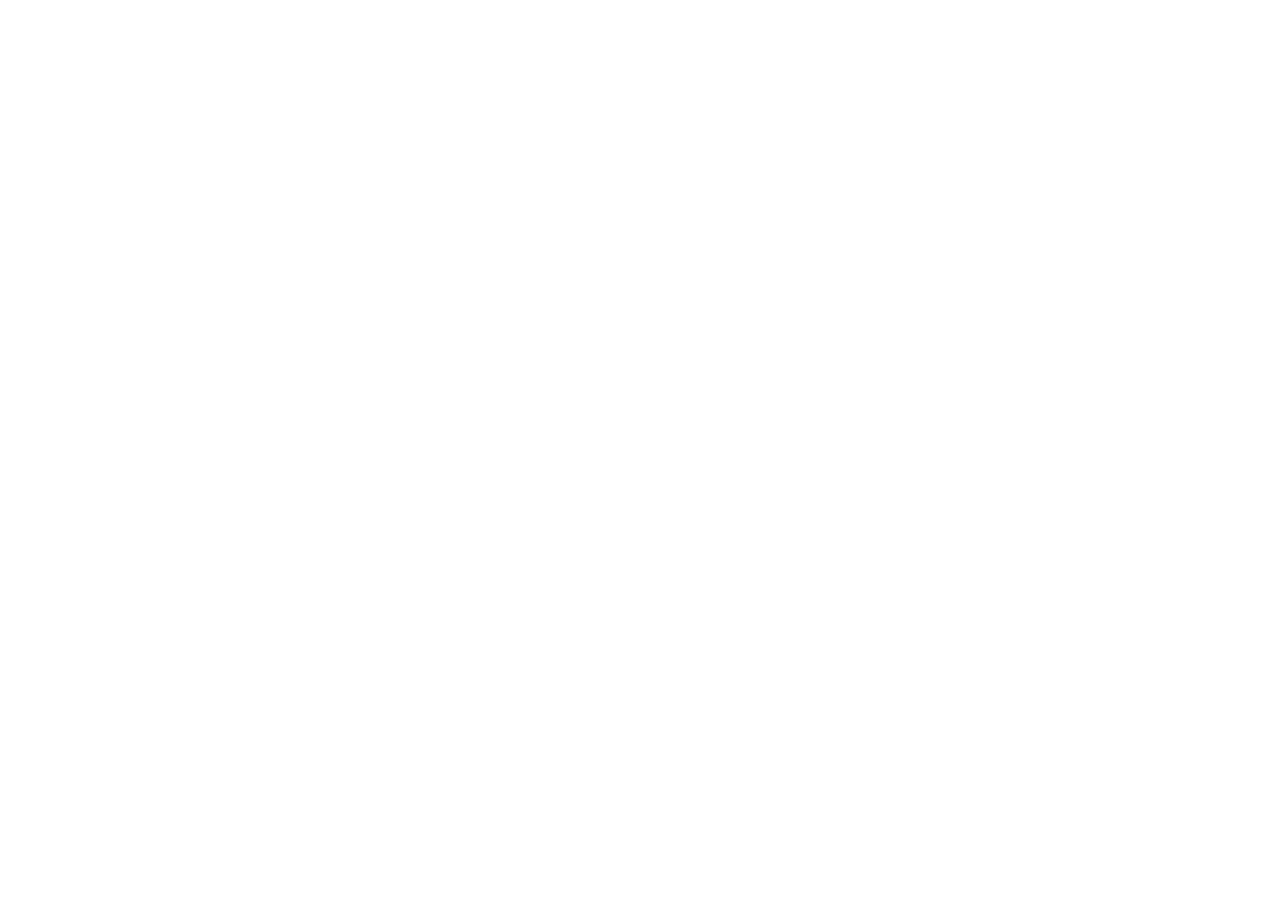
==== index.html @ 8b18ecd3 "Add jquery & woo.js" ====
<!doctype html>
<html lang="ru">
    <head>
        <meta charset="utf-8">
        <meta http-equiv="X-UA-Compatible" content="IE=edge">
        <meta name="description" content="Оформление всех видов виз">
        <meta name="keywords" content="Визы, оформить визы">
        <meta name="viewport" content="width=device-width, initial-scale=1">
        <meta name="author" content="H20">
        <title>Визовая Поддержка</title>

        <!-- icon -->
        <link rel="shortcut icon" href="img/icon.png" type="image/png">

        <!-- css -->
        <link href="css/bootsrap.min.css" rel="stylesheet">
        <link href="css/style.css" rel="stylesheet">
        <!-- woo.js/animate.css -->
        <link href="css/animate.css" rel="stylesheet">

        <!-- HTML5 shim and Respond.js for IE8 support of HTML5 elements and media queries -->
        <!-- WARNING: Respond.js doesn't work if you view the page via file:// -->
        <!--[if lt IE 9]>
            <script src="https://oss.maxcdn.com/html5shiv/3.7.3/html5shiv.min.js"></script>
            <script src="https://oss.maxcdn.com/respond/1.4.2/respond.min.js"></script>
        <![endif]-->

    </head>
    <body>

    <!-- js -->
    <script src="js/jquery-3.1.1.js"></script>
    <script src="js/bootstrap.min.js"></script>
    <script src="js/woo.min.js"></script>
    </body>
</html>
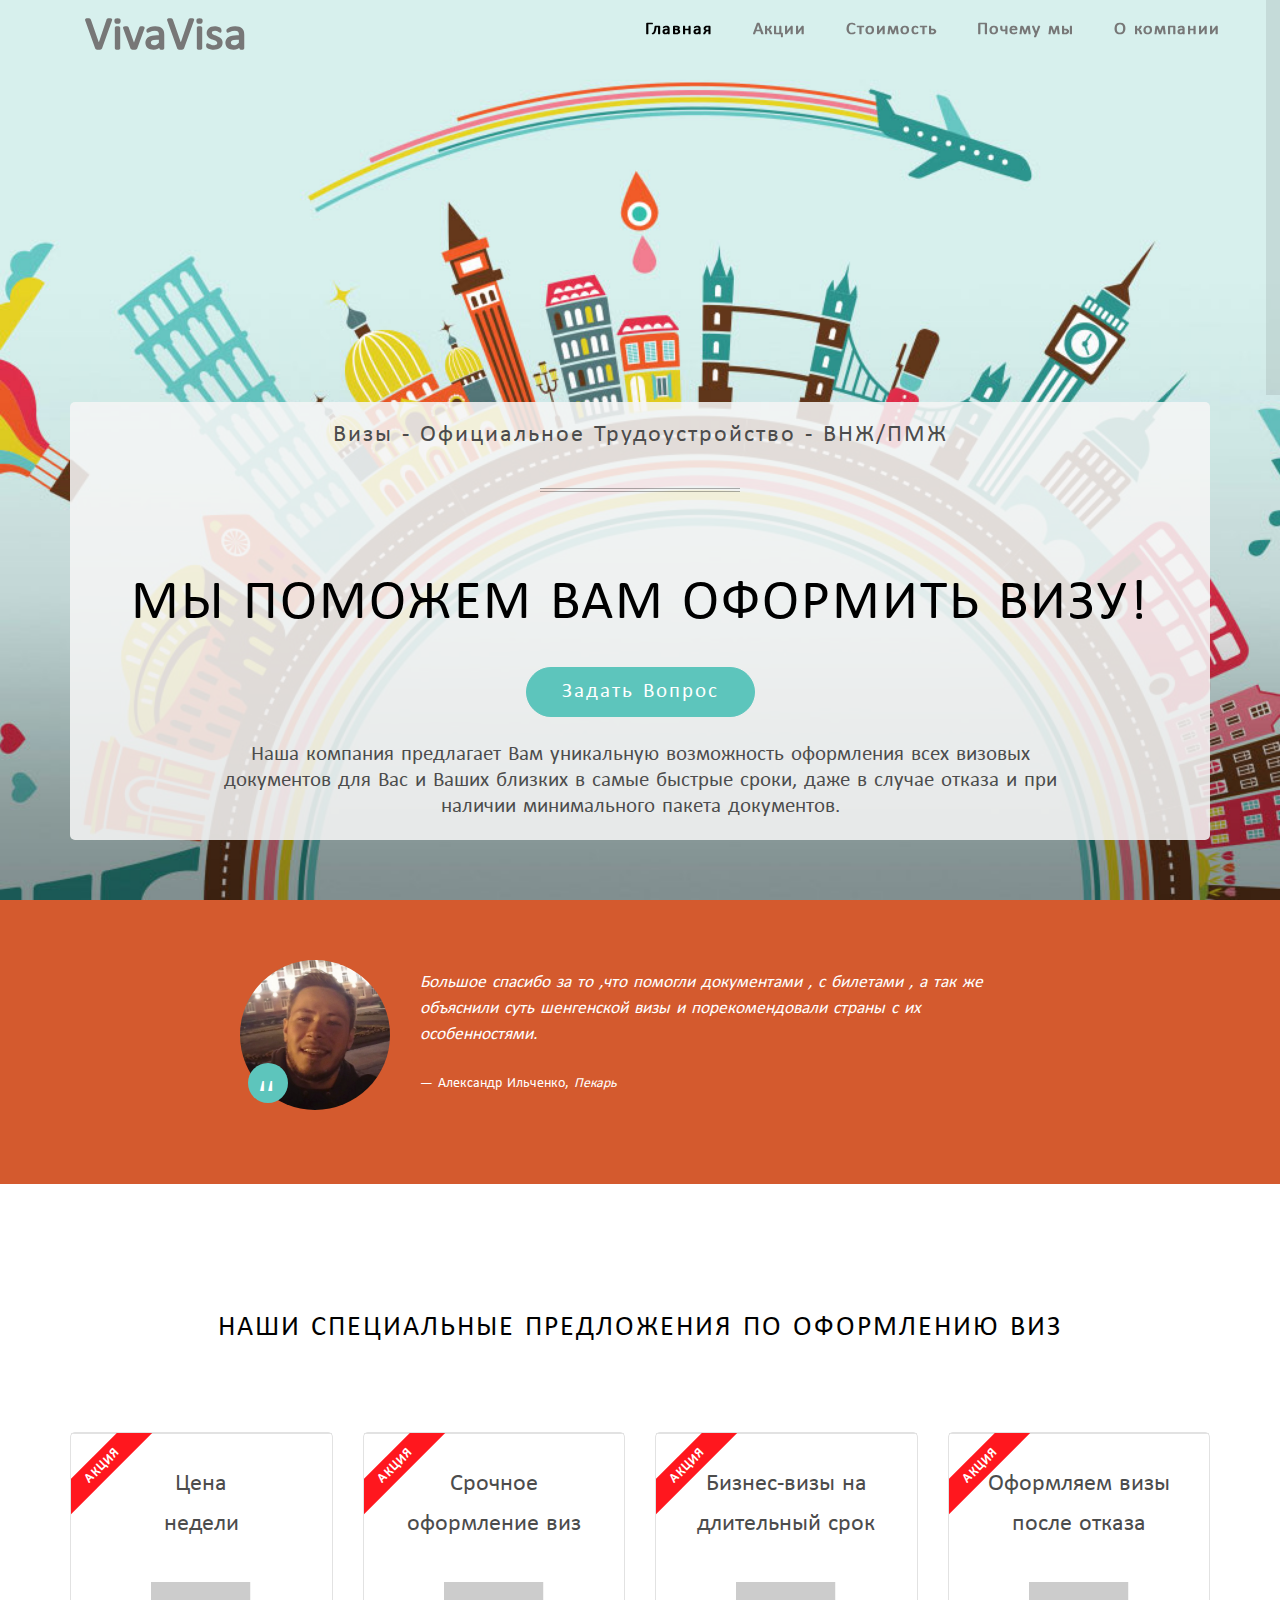
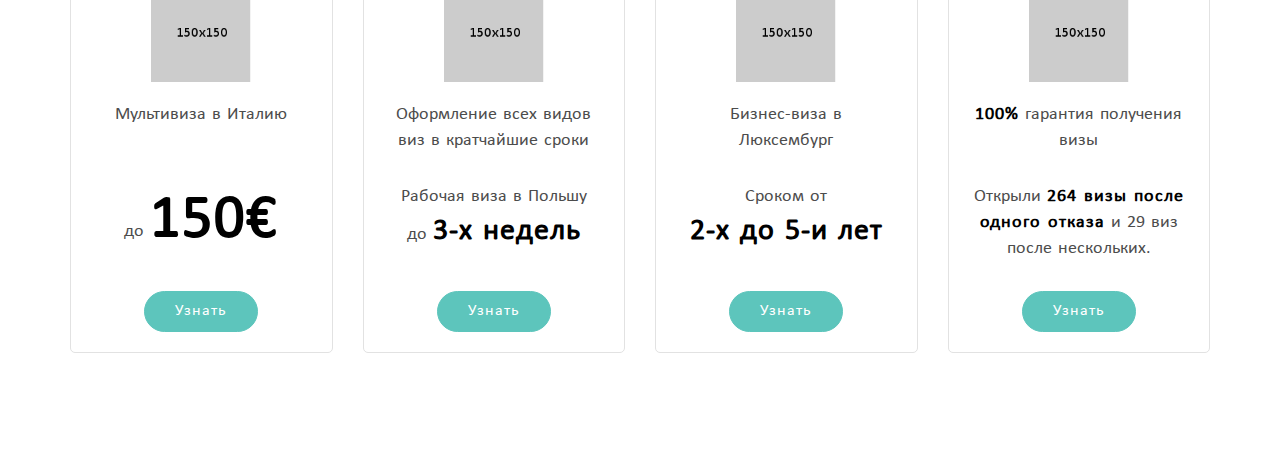
==== commit 347f5078: "Add The Special offers section" ====
--- a/index.html
+++ b/index.html
@@ -10,10 +10,15 @@
         <title>Визовая Поддержка</title>
 
         <!-- icon -->
-        <link rel="shortcut icon" href="img/icon.png" type="image/png">
+        <link rel="shortcut icon" href="img/favicon.png" type="image/png">
+
+        <!-- fonts -->
+        <link href="https://fonts.googleapis.com/css?family=Tenor+Sans" rel="stylesheet">
 
         <!-- css -->
-        <link href="css/bootsrap.min.css" rel="stylesheet">
+        <link href="css/bootstrap.min.css" rel="stylesheet">
+        <link href="css/font-awesome.min.css" rel="stylesheet">
+
         <link href="css/style.css" rel="stylesheet">
         <!-- woo.js/animate.css -->
         <link href="css/animate.css" rel="stylesheet">
@@ -27,10 +32,203 @@
 
     </head>
     <body>
+    <!-- Google analytics -->
+
+    <!-- Google analytics -->
+    <!-- Yandex.Metrika -->
+
+    <!-- Yandex.Metrika -->
+    
+    <!-- header-begin -->
+    <header class="st-navbar">
+        <nav class="navbar navbar-default navbar-fixed-top clearfix" role="navigation">
+            <div class="container">
+                <div class="container">
+                    <!-- Brand and toggle get grouped for better mobile display -->
+                    <div class="navbar-header">
+                        <button type="button" class="navbar-toggle collapsed" data-toggle="collapse" data-target="#bs-example-navbar-collapse-1" aria-expanded="false">
+                            <span class="sr-only">Toggle navigation</span>
+                            <span class="icon-bar"></span>
+                            <span class="icon-bar"></span>
+                            <span class="icon-bar"></span>
+                        </button>
+                        <a class="navbar-brand" hfer="#">VivaVisa</a>
+                    </div>
+
+                    <!-- Collect the nav links, forms, and other content for toggling -->
+                    <div class="collapse navbar-collapse" id="bs-example-navbar-collapse-1">
+                        <ul class="nav navbar-nav navbar-right">
+                            <li class="active"><a href="#">Главная</a></li>
+                            <li><a href="#">Акции</a></li>
+                            <li><a href="#">Стоимость</a></li>
+                            <li><a href="#">Почему мы</a></li>
+                            <li><a href="#">О компании</a></li>
+                        </ul>
+                        <!--
+                        <div class="navbar-right phones">
+                            <p class="navbar-text">(555) 555-55-55</p>
+                        </div>
+                        -->
+                        <!--
+                        <ul class="nav navbar-right connect">
+                            <div class="row">
+                                <div class="col-md-6">
+                                    <li><a href="#" data-toggle="modal" data-target="#question">Задать вопрос</a></li>
+                                    <li><a href="#" data-toggle="modal" data-target="#callback">Позвоните мне</a></li>
+                                </div>
+                                <div class="col-md-6">
+                                    <p class="navbar-text">(555) 555-55-55</p>
+                                </div>
+                            </div>
+                        </ul>
+                        -->
+                    </div>
+                </div>
+            </div>
+        </nav>
+    </header>
+    <!-- header-end -->
+
+    <!-- home-begin -->
+    <section class="home">
+        <div class="container">
+            <div class="row">
+                <div class="col-md-12">
+                    <div class="st-home-unit">
+                    
+                        <div class="hero-txt">
+                            <p class="hero-work">Визы - Официальное Трудоустройство - ВНЖ/ПМЖ</p>
+                                <h2 class="hero-title">Мы поможем Вам оформить визу!</h2>
+                                <a href="#" class="btn btn-main btn-lg" data-toggle="modal" data-target="#question">Задать Вопрос</a>
+                                <p class="hero-item">Наша компания предлагает Вам уникальную возможность оформления всех визовых документов для Вас и Ваших близких в самые быстрые сроки, даже в случае отказа и при наличии минимального пакета документов.</p>
+                        </div>
+                   
+                    </div>
+                </div>
+            </div>
+        </div>
+<!--        <div class="mouse-icon"><div class="wheel"></div></div> -->
+    </section>
+    <!-- home-end -->
+
+    <!-- testimonial-begin -->
+    <section class="testimonials orange">
+        <div class="container">
+            <div class="row">
+                <div class="col-md-12">
+                    <div class="testimonial">
+                        <div class="testimonial-img">
+                            <img src="photo/client1.jpg" alt="">
+                        </div>
+                        <blockquote>
+                            <p>Большое спасибо за то ,что помогли документами , с билетами , а так же объяснили суть шенгенской визы и порекомендовали страны c их особенностями.</p>
+                            <footer>Александр Ильченко, <cite title="Source Title">Пекарь</cite></footer>
+                        </blockquote>
+                    </div>
+                </div>
+            </div>
+        </div>
+    </section>
+    <!-- testimonial-end -->
+    
+    <!-- pricing-begin -->
+    <section class="pricing" id="pricing">
+        <div class="container">
+            <div class="row">
+                <div class="col-md-12">
+                    <div class="section-title st-center">
+                        <h3>Наши специальные предложения по оформлению виз</h3>
+                    </div>
+                </div>
+            </div>
+            <div class="row">
+                <div class="col-md-3">
+                    <div class="pricing-table featured">
+                        <div class="pricing-header">
+                            <div class="pt-name">Цена<br>недели</div>
+                            <div class="featured-text">Акция</div>
+                        </div>
+                        <div class="pricing-body">
+                            <ul>
+                                <li><img class="img-center" src="img/stock.png" alt=""></li>
+                                <li>Мультивиза в Италию</li>
+                                <li>до <span class="big-price">150&#8364;</span></li>
+                            </ul>
+                        </div>
+                        <div class="pricing-footer">
+                            <a href="#" class="btn btn-main">Узнать</a>
+                        </div>
+                    </div>
+                </div>
+                <div class="col-md-3">
+                    <div class="pricing-table featured">
+                        <div class="pricing-header">
+                            <div class="pt-name">Срочное оформление виз</div>
+                            <div class="featured-text">Акция</div>
+                        </div>
+                        <div class="pricing-body">
+                            <ul>
+                                <li><img class="img-center" src="img/stock.png" alt=""></li>
+                                <li>Оформление всех видов виз в кратчайшие сроки</li>
+                                <li>Рабочая виза в Польшу до <span class="big-attention">3-х недель</span>
+                            </ul>
+                        </div>
+                        <div class="pricing-footer">
+                            <a href="#" class="btn btn-main">Узнать</a>
+                        </div>
+                    </div>
+                </div>
+                <div class="col-md-3">
+                    <div class="pricing-table featured">
+                        <div class="pricing-header">
+                            <div class="pt-name">Бизнес-визы на длительный срок</div>
+                            <div class="featured-text">Акция</div>
+                        </div>
+                        <div class="pricing-body">
+                            <ul>
+                                <li><img class="img-center" src="img/stock.png" alt=""></li>
+                                <li>Бизнес-виза в Люксембург</li>
+                                <li>Сроком от<br><span class="big-attention">2-х до 5-и лет</span></li>
+                            </ul>
+                        </div>
+                        <div class="pricing-footer">
+                            <a href="#" class="btn btn-main">Узнать</a>
+                        </div>
+                    </div>
+                </div>
+                <div class="col-md-3">
+                    <div class="pricing-table featured">
+                        <div class="pricing-header">
+                            <div class="pt-name">Оформляем визы после отказа</div>
+                            <div class="featured-text">Акция</div>
+                        </div>
+                        <div class="pricing-body">
+                            <ul>
+                                <li><img class="img-center" src="img/stock.png" alt=""></li>
+                                <li><span class="attention">100%</span> гарантия получения визы</li>
+                                <li>Открыли <span class="attention">264 визы после одного отказа</span> и 29 виз после нескольких.</li>
+                            </ul>
+                        </div>
+                        <div class="pricing-footer">
+                            <a href="#" class="btn btn-main">Узнать</a>
+                        </div>
+                    </div>
+                </div>
+            </div>
+        </div>
+    </section>
+    <!-- pricing-end -->
 
     <!-- js -->
+    <!--
     <script src="js/jquery-3.1.1.js"></script>
+    -->
+    <script src="js/jquery.min.js"></script>
     <script src="js/bootstrap.min.js"></script>
-    <script src="js/woo.min.js"></script>
+    <script src="js/jquery.stellar.js"></script>
+
+    <script src="js/jquery.nicescroll.min.js"></script>
+    <script src="js/wow.min.js"></script>
+    <script src="js/script.js"></script>
     </body>
 </html>
--- a/css/style.css
+++ b/css/style.css
@@ -0,0 +1,592 @@
+/* font */
+@font-face
+{
+    font-family: Calibri;
+    src: url(../fonts/Calibri.ttf);
+}
+
+/* body */
+body
+{
+    font-family: Calibri, sans-serif;
+    color: #202020;
+    font-weight: 400;
+    font-size: 14px;
+    line-height: 26px;
+    word-spacing: 2px;
+    -webkit-font-smoothing: antialiased;
+    padding-right: 0px !important;
+}
+
+h1, h2, h3, h4, h5, h6
+{
+    color: #2c2c2c;
+    letter-spacing: 1px;
+    font-weight: 400;
+}
+
+p
+{
+    margin-bottom: 26px;
+}
+
+a
+{
+    color: #4ecdc4;
+    text-decoration: none !important;
+    -webkit-transition: color 0.3s;
+            transition: color 0.3s;
+}
+
+a:hover
+{
+    color: #4c4c4c;
+}
+
+.btn 
+{
+    font-size:16px;
+    letter-spacing: 1px;
+    border-radius: 40px;
+    padding: 8px 30px;
+    margin-bottom: 5px;
+    -webkit-transition: color 0.3s, background-color 0.3s, border-color 0.3s;
+            transition: color 0.3s, background-color 0.3s, border-color 0.3s;
+}
+
+.btn.btn-lg
+{
+    padding: 10px 35px;
+    letter-spacing: 2px;
+    font-size: 21px;
+}
+
+.btn-main
+{
+    color: #fff;
+    background-color: rgba(93,197,188,1);
+    border-color: rgba(93,197,188,1);
+}
+
+.btn-main:hover,
+.btn-main:focus,
+.btn-main:active
+{
+    background-color: #33b5ac;
+    border-color: #33b5ac;
+    color: #fff;
+}
+
+.section-title
+{
+    margin-bottom: 70px;
+}
+.section-title h3
+{
+    text-transform: uppercase;
+    color: #4c4c4c;
+    color: #000;
+    font-weight: 400;
+    letter-spacing: 2px;
+    font-size: 28px;
+    line-height: 48px;
+    display: inline-block;
+    *display: inline;
+    *zoom: 1;
+    clear: both;
+    position: relative;
+    padding: 0 10px;
+}
+.section-title.st-center
+{
+    text-align: center;
+}
+
+/* header */
+
+.navbar-default
+{
+    background-color: transparent;
+    border-width: 0;
+    margin-bottom: 0 !important;
+    height: 102px;
+    -webkit-transition: background-color 0.3s, height 0.3s;
+            transition: background-color 0.3s, height 0.3s;
+}
+
+/* хэдер после прокрутки  */
+.st-navbar-mini .navbar-default
+{
+/*    background-color: rgba(40, 40, 40, 0.95); */
+    background-color: rgba(60,60,60,0.95); 
+    height: 60px;
+}
+
+.st-navbar-mini .navbar-default .navbar-brand
+{
+    padding: 20px 15px;
+    font-size: 32px;
+    color: #fff;
+}
+
+.st-navbar-mini .navbar-default .navbar-nav>li>a
+{
+    color: #fff;
+}
+
+.st-navbar-mini .navbar-default .navbar-nav>li.active>a,
+.st-navbar-mini .navbar-default .navbar-nav>li.active a:hover,
+.st-navbar-mini .navbar-default .navbar-nav>li.active a:focus,
+.st-navbar-mini .navbar-default .navbar-nav>li.active a:active
+{
+    color: #fff;
+    background-color: rgba(0,0,0,0.5);
+}
+
+.st-navbar-mini .navbar-default .navbar-nav>li>a:hover,
+.st-navbar-mini .navbar-default .navbar-nav>li>a:focus
+{
+    color: #fff;
+    background-color: rgba(0,0,0,0.5);
+}
+
+.st-navbar-mini .navbar-default .navbar-brand:focus,
+.st-navbar-mini .navbar-default .navbar-brand:hover
+{
+    color: #fff;
+}
+
+/* logo */
+.navbar-brand
+{
+    font-size: 48px;
+    font-weight: 800;
+    height: auto;
+    padding: 27px 15px;
+    -webkit-transition: padding 0.3s;
+            transition: padding 0.3s;
+}
+
+.navbar-brand img
+{
+    height: 48px;
+    -webkit-transition: height 0.3s;
+            transition: height 0.3s;
+}
+
+.navbar-default .navbar-brand:focus,
+.navbar-default .navbar-brand:hover
+{
+    color: #777;
+}
+/* navigation */
+.navbar-nav>li>a
+{
+    font-size: 18px;
+    font-weight: 600;
+    letter-spacing: 1px;
+    padding: 20px 20px 20px 20px;
+    -webkit-transition: color 0.3s, background-color 0.3s, padding 0.3s;
+            transition: color 0.3s, background-color 0.3s, padding 0.3s;
+}
+
+.navbar-default .navbar-nav>li>a
+{
+    color: #777;
+}
+
+.navbar-default .navbar-nav>li.active>a,
+.navbar-default .navbar-nav>li.active a:hover,
+.navbar-default .navbar-nav>li.active a:focus,
+.navbar-default .navbar-nav>li.active a:active
+{
+    color: #000;
+    background-color: rgba(0,0,0,0);
+}
+
+.navbar-default .navbar-nav>li>a:hover,
+.navbar-default .navbar-nav>li>a:focus
+{
+    color: #000;
+}
+/* home  */
+.home
+{
+    background-image: url(../img/jumbotron-bg.jpg);
+    background-size: cover;
+    background-position: center ;
+    background-repeat: no-repeat;
+    background-attachment: fixed;
+    background-color: #fff;
+    margin: 0;
+    padding: 100px 0 60px 0;
+    position: relative;
+}
+
+.home .st-home-unit
+{
+    position: relative;
+}
+
+.home .hero-txt
+{
+    color: #151515;
+    text-align: center;
+}
+
+.home .hero-txt .hero-title
+{
+    color: #4c4c4c;
+    color: #000;
+    text-transform: uppercase;
+    font-size: 4em;
+    line-height: 75px;
+    font-weight: 400;
+    letter-spacing: 2px;
+/*    word-spacing: 4px; */
+    margin-bottom: 15px; 
+    margin-top: 55px; 
+    padding-top: 20px;
+    padding-bottom: 10px; 
+/*    text-shadow: 1px 2px #999;   */
+
+}
+
+.home .hero-txt .hero-work
+{
+    color: #4c4c4c;
+    font-size: 1.7em;
+    font-weight: 300;
+    letter-spacing: 2px;
+    padding-top: 20px; 
+    margin-bottom: 0;
+/*    text-shadow: 1px 1px #333; */
+}
+
+.home .hero-txt .hero-work:after
+{
+    content: "";
+    display: block;
+    width: 200px;
+    height: 4px;
+    margin: 40px auto; 
+    background-color: transparent;
+    border-width: 1px 0;
+    border-style: solid;
+    border-color: rgba(0,0,0,.3);
+}
+
+.home .hero-txt .hero-item
+{
+    max-width: 900px;
+    margin: 0 auto; 
+    color: #4c4c4c;
+    padding: 20px; 
+    font-size: 1.5em;
+    font-weight: 200;
+    letter-spacing: 0px;
+}
+
+.st-home-unit
+{
+    background-color: rgba(245,245,245,.875);
+/*    background-color: rgba(255,213,70,0.85); */
+    border-radius: 5px;
+ /*   border: 3px solid #4c4c4c; */
+ }
+
+.home .hero-title 
+{
+    text-align: center;
+}
+
+/* Mouse animate icon */
+.mouse-icon
+{
+    position: absolute;
+    left: 50%;
+    bottom: 10px;
+    border: 2px solid #fff;
+    border-radius: 16px;
+    height: 40px;
+    width: 24px;
+    margin-left: - 15px;
+    display: block;
+    z-index: 10;
+    opacity: 0.8;
+}
+
+.mouse-icon .wheel
+{
+    -webkit-animation-name: drop;
+    -webkit-animation-duration: 1s;
+    -webkit-animation-timing-function: linear;
+    -webkit-animation-delay: 0s;
+    -webkit-animation-iteration-count: infinite;
+    -webkit-animation-play-state: running;
+    -webkit-animation-name: drop;
+            animation-name: drop;
+    -webkit-animation-duration: 1s;
+            animation-duration: 1s;
+    -webkit-animation-timing-function: linear;
+            animation-timing-function: linear;
+    -webkit-animation-delay: 0s;
+            animation-delay: 0s;
+    -webkit-animation-iteration-count: infinite;
+            animation-iteration-count: infinite;
+    -webkit-animation-play-state: running;
+            animation-play-state: running;
+}
+
+.mouse-icon .wheel 
+{
+    position: relative;
+    border-radius: 10px;
+    background: #fff;
+    width: 2px;
+    height: 6px;
+    top: 4px;
+    margin-left: auto;
+    margin-right: auto;
+}
+
+@-webkit-keyframes drop
+{
+    0% {
+        top: 5px;
+        opacity: 0;
+    }
+
+    30% {
+        top: 10px;
+        opacity: 1;
+    }
+
+    100% {
+        top: 25px;
+        opacity: 0;
+    }
+    
+}
+
+@keyframes drop
+{
+    0% {
+        top: 5px;
+        opacity: 0;
+    }
+
+    30% {
+        top: 10px;
+        opacity: 1;
+    }
+
+    100% {
+        top: 25px;
+        opacity: 0;
+    }
+}
+/* testimonials */
+.testimonials
+{
+    padding: 60px 0;
+    background-color: #ddd;
+    color: #fff;
+}
+
+.testimonial
+{
+    max-width: 800px;
+    margin: 0 auto;
+}
+
+.testimonial .testimonial-img
+{
+    float: left;
+    margin-right: 30px;
+    position: relative;
+}
+
+.testimonial .testimonial-img:after
+{
+    content: '';
+    display: block;
+    width: 40px;
+    height: 40px;
+    border-radius: 40px;
+    background-color: rgba(93,197,188,1);
+    position: absolute;
+    bottom: 5%;
+    left: 5%;
+}
+
+.testimonial .testimonial-img:before
+{
+    font-family: 'Tenor Sans', sans-serif;
+    content: '\201C';
+    font-size: 40px;
+    position: absolute;
+    bottom: 1%;
+    left: 12%;
+    z-index: 99;
+}
+
+.testimonial .testimonial-img img
+{
+    border-radius: 50%;
+    width: 150px;
+}
+
+.testimonial blockquote
+{
+    border-width: 0;
+}
+
+.testimonial blockquote p
+{
+    font-style: italic;
+    font-weight: 300;
+}
+
+.testimonial blockquote footer,
+.testimonial blockquote small,
+.testimonial blockquote .small
+{
+    color: #fff;
+}
+/* colors */
+.orange
+{
+    background-color: rgba(212,90,46,1);
+}
+
+/* pricing */
+.pricing
+{
+    padding: 100px 0;
+}
+
+.pricing-table
+{
+    border: 1px solid #e2e2e2;
+    border-radius: 5px;
+    background-color: #fff;
+}
+
+.pricing-table .pricing-header .pt-price
+{
+    color: #4c4c4c;
+    font-size: 40px;
+    line-height: 70px;
+    font-weight: 400;
+    text-align: center;
+    padding: 10px 40px;
+}
+
+.pricing-table .pricing-header .pt-name
+{
+    padding: 30px 30px;
+    text-align: center;
+    font-weight: 300;
+    font-size: 24px;
+    line-height: 40px;
+    color: #4c4c4c;
+    border-top: 1px solid #e2e2e2;
+/*    border-bottom: 1px solid #f2f2f2; */
+}
+.pricing-table .pricing-body
+{
+    text-align: center;
+    color: #4c4c4c;
+}
+.pricing-table .pricing-body ul
+{
+    margin: 0;
+    padding: 0;
+    list-style: none;
+}
+
+.pricing-table .pricing-body ul li
+{
+    padding: 8px 25px;
+    margin: 0;
+    font-size: 18px;
+}
+
+.pricing-table .pricing-body ul li:nth-child(even)
+{
+    height: 62px;
+    margin-top: 20px;
+    margin-bottom: 20px;
+}
+.pricing-table .pricing-body ul li:nth-child(odd)
+{
+    height: 100px; 
+}
+.pricing-table .pricing-body ul li img
+{
+    width: 100px;
+}
+.pricing-table .pricing-body .img-center
+{
+    display: block;
+    margin-left: auto;
+    margin-right: auto;
+}
+.pricing-table .pricing-body .big-price
+{
+    color: #000;
+    font-size: 60px;
+    font-weight: 900;
+    letter-spacing: 2px;
+    line-height: 74px;
+}
+
+.pricing-table .pricing-body .big-attention
+{
+    color: #000;
+    font-size: 30px;
+    font-weight: 900;
+    line-height: 44px;
+    letter-spacing: 1px;
+}
+
+.pricing-table .pricing-body .attention
+{
+    color: #000;
+    font-weight: 900;
+    letter-spacing: 1px;
+}
+
+.pricing-table .pricing-footer
+{
+    text-align: center;
+    padding: 15px 40px;
+/*    border-top: 1px solid #e2e2e2; */
+}
+
+.pricing-table.featured .pricing-header
+{
+    position: relative;
+    overflow: hidden;
+}
+
+.pricing-table.featured .pricing-header .featured-text
+{
+    font-size: 13px;
+    line-height: 15px;
+    letter-spacing: 1px;
+    font-weight: 700;
+    text-transform: uppercase;
+    text-align: center;
+    background-color: rgba(255,23,30,1);
+    color: #fff;
+    position: absolute;
+    top: 20px;
+    left: -28px;
+    padding: 5px 0;
+    width: 118px;
+    -webkit-transform: rotate(-45deg);
+        -ms-transform: rotate(-45deg);
+            transform: rotate(-45deg);
+}
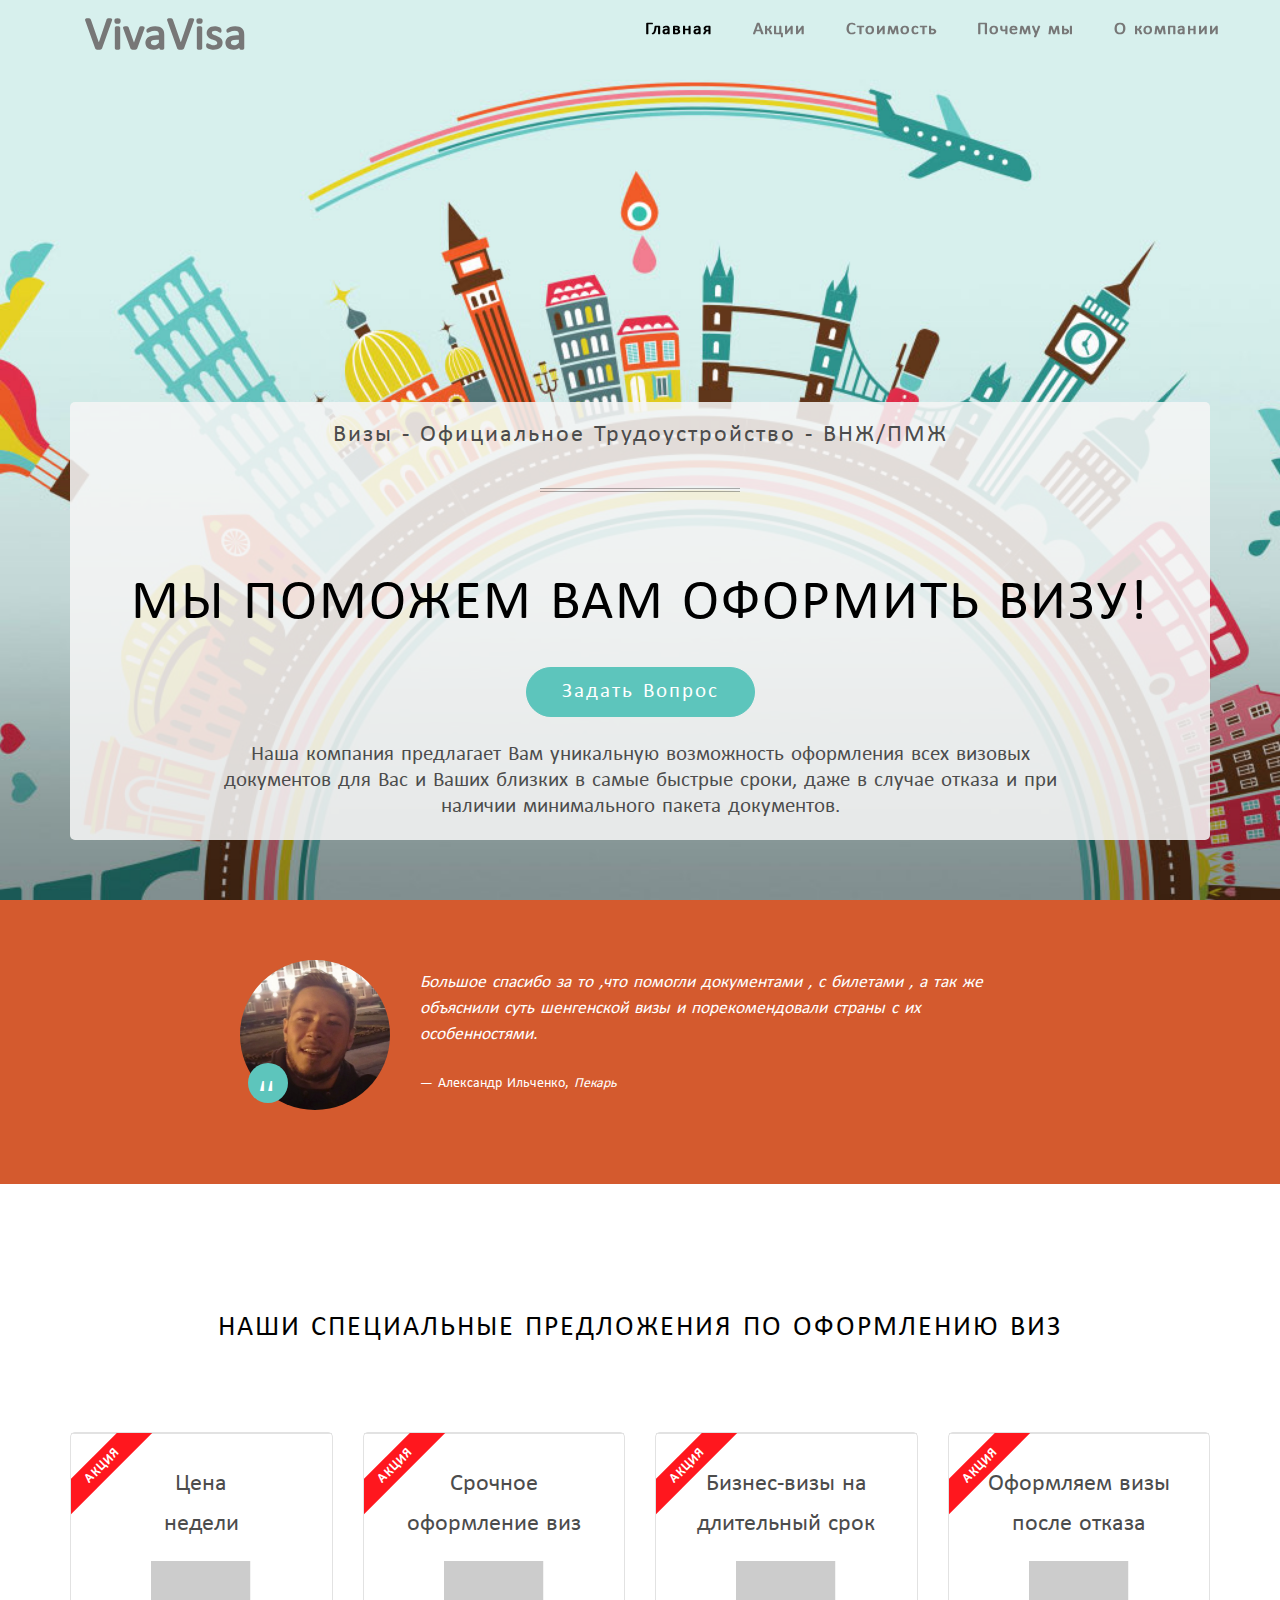
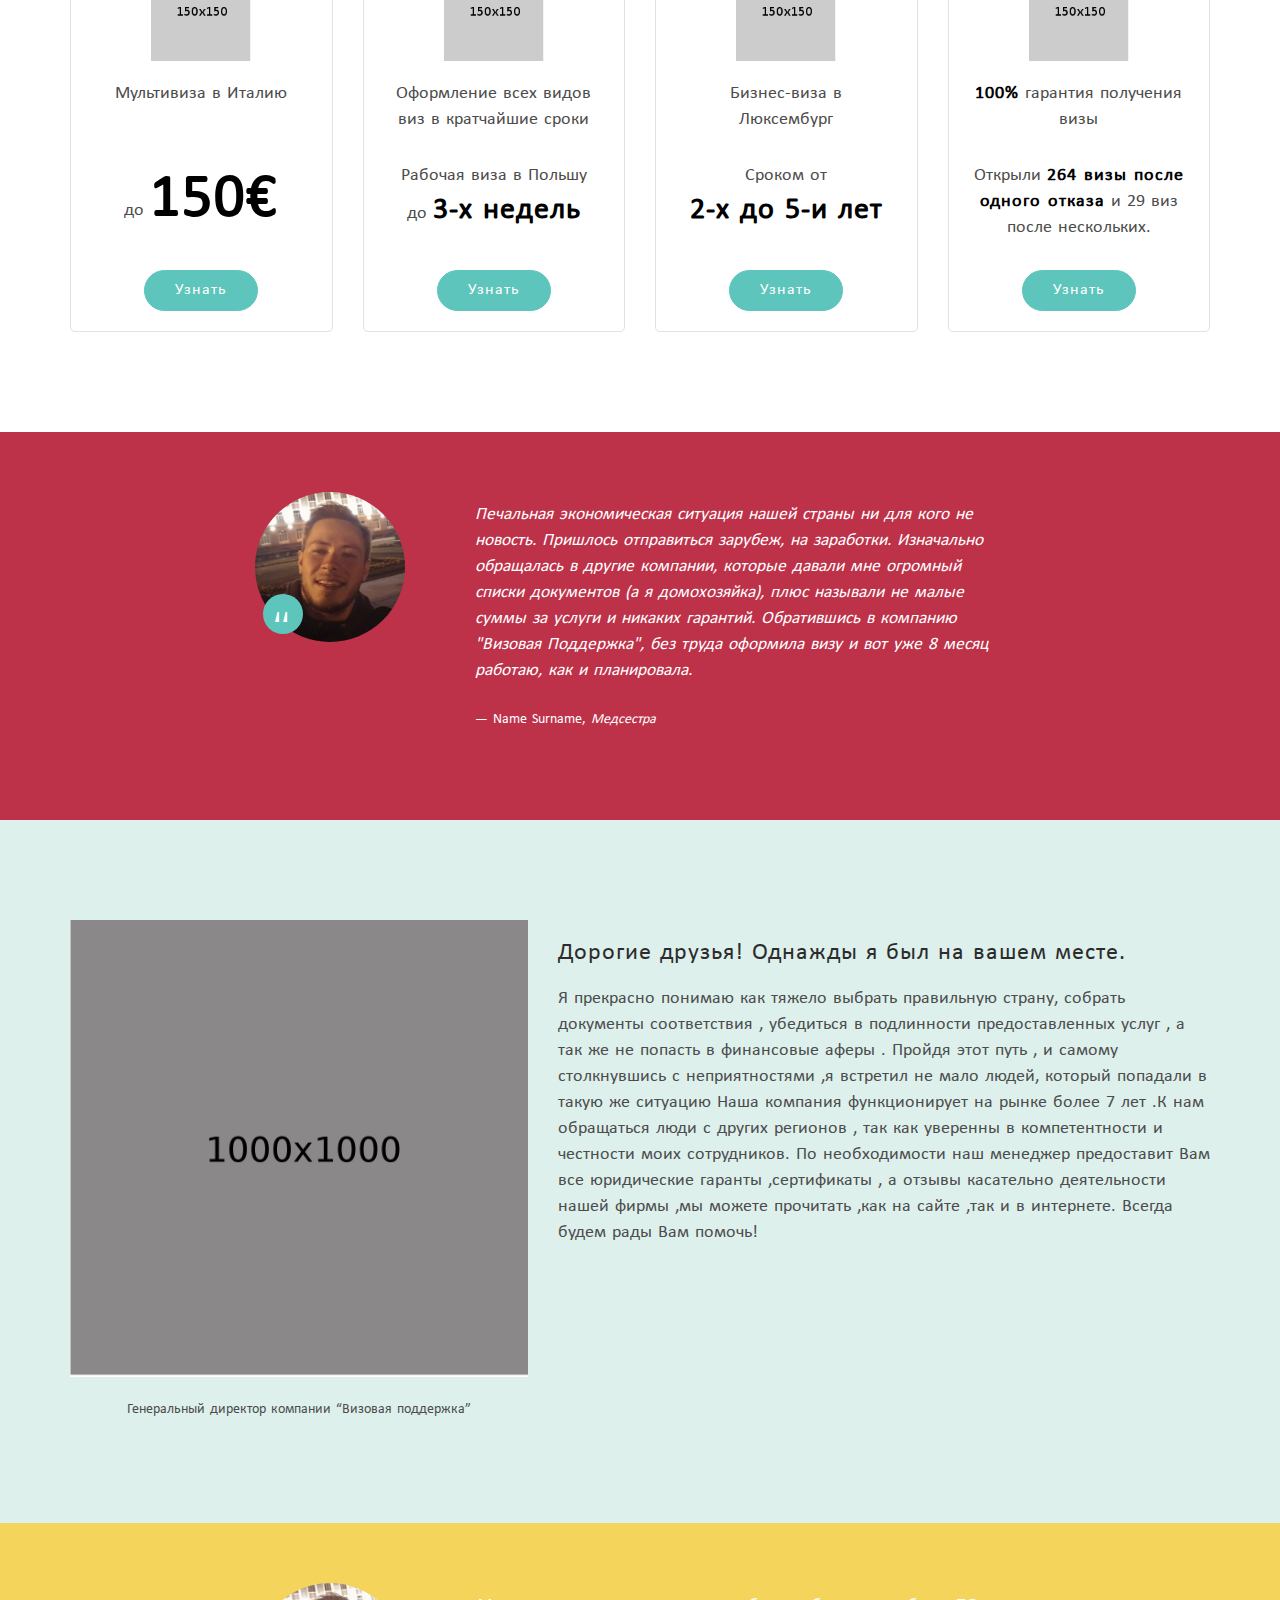
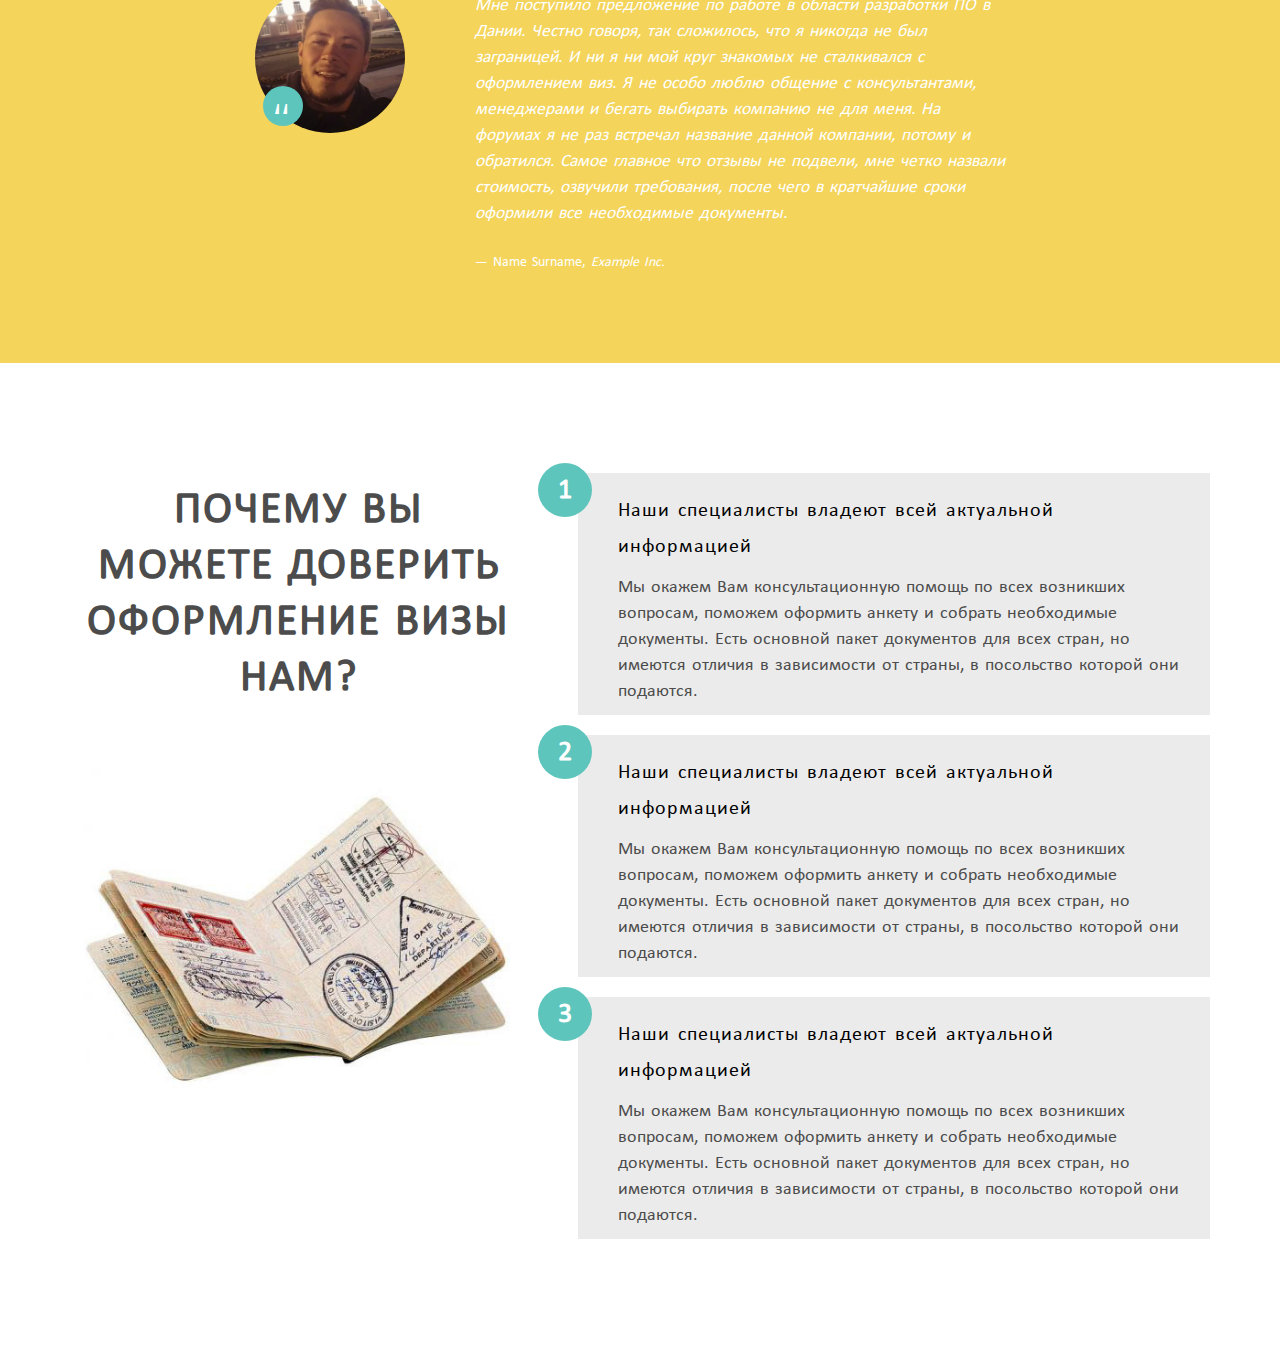
==== commit 2130d8e0: "Add The Second Testimonial & The General Manager & The Third Testimonial & Why We" ====
--- a/index.html
+++ b/index.html
@@ -142,7 +142,7 @@
                 </div>
             </div>
             <div class="row">
-                <div class="col-md-3">
+                <div class="col-md-3 col-sm-6 col-xs-12">
                     <div class="pricing-table featured">
                         <div class="pricing-header">
                             <div class="pt-name">Цена<br>недели</div>
@@ -160,10 +160,10 @@
                         </div>
                     </div>
                 </div>
-                <div class="col-md-3">
+                <div class="col-md-3 col-sm-6 col-xs-12">
                     <div class="pricing-table featured">
                         <div class="pricing-header">
-                            <div class="pt-name">Срочное оформление виз</div>
+                            <div class="pt-name">Срочное<br>оформление виз</div>
                             <div class="featured-text">Акция</div>
                         </div>
                         <div class="pricing-body">
@@ -178,7 +178,7 @@
                         </div>
                     </div>
                 </div>
-                <div class="col-md-3">
+                <div class="col-md-3 col-sm-6 col-xs-12">
                     <div class="pricing-table featured">
                         <div class="pricing-header">
                             <div class="pt-name">Бизнес-визы на длительный срок</div>
@@ -196,7 +196,7 @@
                         </div>
                     </div>
                 </div>
-                <div class="col-md-3">
+                <div class="col-md-3 col-sm-6 col-xs-12">
                     <div class="pricing-table featured">
                         <div class="pricing-header">
                             <div class="pt-name">Оформляем визы после отказа</div>
@@ -218,6 +218,111 @@
         </div>
     </section>
     <!-- pricing-end -->
+
+    <!-- testimonail #2 - begin -->
+    <section class="testimonials pink">
+        <div class="container">
+            <div class="row">
+                <!--<div class="col-md-12">-->
+                    <div class="testimonial">
+                        <div class="col-md-3 col-sm-3 col-xs-12">
+                            <div class="testimonial-img">
+                                <img src="photo/client1.jpg" alt="">
+                            </div>
+                        </div>
+                        <div class="col-md-9 col-sm-9 col-xs-12">
+                            <blockquote>
+                                <p>Печальная экономическая ситуация нашей страны ни для кого не новость. Пришлось отправиться зарубеж, на заработки. Изначально обращалась в другие компании, которые давали мне огромный списки документов (а я домохозяйка), плюс называли не малые суммы за услуги и никаких гарантий. Обратившись в компанию "Визовая Поддержка", без труда оформила визу и вот уже 8 месяц работаю, как и планировала.</p>
+                                <footer>Name Surname, <cite title="Source Title">Медсестра</cite></footer>
+                            </blockquote>
+                        </div>
+                    </div>
+                <!--</div>-->
+            </div>
+        </div>
+    </section>
+    <!-- testimonial #2 - end -->
+
+    <!-- features-desc - begin -->
+    <section class="features-desc">
+        <div class="container">
+            <div class="row">
+                <div class="col-md-5">
+                    <img src="photo/general.jpg" alt="" class="img-responsive">
+                    <span class="center">Генеральный директор компании “Визовая поддержка”</span>
+                </div>
+                <div class="col-md-7">
+                    <h3>Дорогие друзья! Однажды я был на вашем месте.</h3>
+                    <p>Я прекрасно понимаю как тяжело выбрать правильную страну, собрать документы соответствия , убедиться в подлинности предоставленных услуг , а так же не попасть в финансовые аферы  . Пройдя этот путь , и самому столкнувшись с неприятностями ,я встретил не мало людей, который попадали в такую же ситуацию Наша компания функционирует на рынке более 7 лет .К нам обращаться люди с других регионов , так как уверенны в компетентности и честности моих сотрудников.  По необходимости наш менеджер предоставит Вам все юридические гаранты ,сертификаты , а отзывы касательно деятельности нашей фирмы ,мы можете прочитать ,как на сайте ,так и в интернете. Всегда будем рады Вам помочь!</p>
+                </div>
+            </div>
+        </div>
+    </section>
+    <!-- features-decs - end -->
+
+    <!-- testimonial #3 - begin -->
+    <section class="testimonials yellow">
+        <div class="container">
+            <div class="row">
+                <div class="col-md-12">
+                    <div class="testimonial">
+                        <div class="col-md-3 col-sm-3 col-xs-12">
+                        <div class="testimonial-img">
+                            <img src="photo/client1.jpg" alt="">
+                        </div>
+                        </div>
+                        <div class="col-md-9 col-sm-9 col-xs-12">
+                        <blockquote>
+                            <p>Мне поступило предложение по работе в области разработки ПО в Дании. Честно говоря, так сложилось, что я никогда не был заграницей. И ни я ни мой круг знакомых не сталкивался с оформлением виз. Я не особо люблю общение с консультантами, менеджерами и бегать выбирать компанию не для меня. На форумах я не раз встречал название данной компании, потому и обратился. Самое главное что отзывы не подвели, мне четко назвали стоимость, озвучили требования, после чего в кратчайшие сроки оформили все необходимые документы.</p>
+                            <footer>Name Surname, <cite title="Source Title">Example Inc.</cite></footer>
+                        </blockquote>
+                        </div>
+                    </div>
+                </div>  
+            </div>
+        </div>
+    </section>
+    <!-- testimonial #3 - end -->
+    
+    <!-- adventages - begin -->
+    <section class="adventages">
+        <div class="container">
+            <div class="row">
+                <div class="col-md-5">
+                    <div class="section-title st-center">
+                        <h3>Почему вы можете доверить оформление визы нам?</h3>
+                        <div class="adventage-img">
+                            <img src="img/passport.jpg" class="img-responsive" alt="">
+                        </div>
+                    </div>
+                </div>
+                    <div class="col-md-7">
+                        <div class="adventage">
+                            <blockquote>
+                                <h4>Наши специалисты владеют всей актуальной информацией</h4>
+                                <p>Мы окажем Вам консультационную помощь по всех возникших вопросам, поможем оформить анкету и собрать необходимые документы. Есть основной пакет документов для всех стран, но имеются отличия в зависимости от страны, в посольство которой они подаются.</p>
+                            </blockquote>
+                            <div class="adventage-num">1</div>
+                        </div>
+                        <div class="adventage">
+                            <blockquote>
+                                <h4>Наши специалисты владеют всей актуальной информацией</h4>
+                                <p>Мы окажем Вам консультационную помощь по всех возникших вопросам, поможем оформить анкету и собрать необходимые документы. Есть основной пакет документов для всех стран, но имеются отличия в зависимости от страны, в посольство которой они подаются.</p>
+                            </blockquote>
+                            <div class="adventage-num">2</div>
+                        </div>
+                        <div class="adventage">
+                            <blockquote>
+                                <h4>Наши специалисты владеют всей актуальной информацией</h4>
+                                <p>Мы окажем Вам консультационную помощь по всех возникших вопросам, поможем оформить анкету и собрать необходимые документы. Есть основной пакет документов для всех стран, но имеются отличия в зависимости от страны, в посольство которой они подаются.</p>
+                            </blockquote>
+                            <div class="adventage-num">3</div>
+                        </div>
+                    </div>
+            </div>
+        </div>
+    </section>
+    <!-- adventages - end -->
 
     <!-- js -->
     <!--
--- a/css/style.css
+++ b/css/style.css
@@ -9,7 +9,7 @@
 body
 {
     font-family: Calibri, sans-serif;
-    color: #202020;
+    color: #4c4c4c;
     font-weight: 400;
     font-size: 14px;
     line-height: 26px;
@@ -459,18 +459,41 @@
 {
     background-color: rgba(212,90,46,1);
 }
-
+.pink
+{
+    background-color: rgba(189,49,73,1);
+}
+
+.ocean
+{
+    background-color: rgba(135,194,191,1);
+}
+
+.yellow
+{
+    background-color: rgba(244,212,90,1);
+}
+
+.light-pink
+{
+    background-color: rgba(214,124,140,1);    
+}
 /* pricing */
 .pricing
 {
     padding: 100px 0;
 }
 
+.pricing .section-title
+{
+    margin-bottom: 50px;
+}
 .pricing-table
 {
     border: 1px solid #e2e2e2;
     border-radius: 5px;
     background-color: #fff;
+    margin-top: 20px;
 }
 
 .pricing-table .pricing-header .pt-price
@@ -485,6 +508,7 @@
 
 .pricing-table .pricing-header .pt-name
 {
+    height: 120px;
     padding: 30px 30px;
     text-align: center;
     font-weight: 300;
@@ -590,3 +614,85 @@
         -ms-transform: rotate(-45deg);
             transform: rotate(-45deg);
 }
+
+/* features-desc */
+.features-desc
+{
+    padding: 100px 0;
+    background-color: rgba(221,240,236,1);
+}
+
+.features-desc .img-general
+{
+    max-width: 400px;
+    margin-left: auto;
+    margin-right: auto;
+}
+.features-desc .center
+{
+    display: block;
+    text-align: center;
+    margin-top: 20px;
+}
+.features-desc p
+{
+    margin-top: 20px;
+    font-size: 18px;
+}
+
+/* adventages */
+.adventages
+{
+    padding: 100px 0;
+}
+
+.adventages .section-title h3
+{
+    font-size: 44px;
+    font-weight: 700;
+    color: #4c4c4c;
+    line-height: 56px;
+}
+
+.adventages .adventage-img
+{
+    margin-top: 50px;
+}
+
+.adventages .adventage
+{
+    padding: 10px 0 0;
+    position: relative;
+}
+.adventages blockquote
+{
+    border-left: none;
+    background-color: rgba(235,235,235, 1);
+    padding-left: 40px;
+    margin-left: 20px;
+    margin-bottom: 10px;
+}
+.adventages blockquote h4
+{
+    color: #000;
+    font-size: 20px;
+    line-height: 36px;
+    font-weight: 400;
+}
+
+.adventages .adventage-num
+{
+    background-color: rgba(93,197,188,1);
+    border-radius: 50%;
+    color: #fff;
+    display: block;
+    font-size: 28px;
+    font-weight: 700;
+    height: 54px;
+    left: -20px; 
+    line-height: 56px;
+    position: absolute;
+    text-align: center;
+    top: 0px;
+    width: 54px;
+}
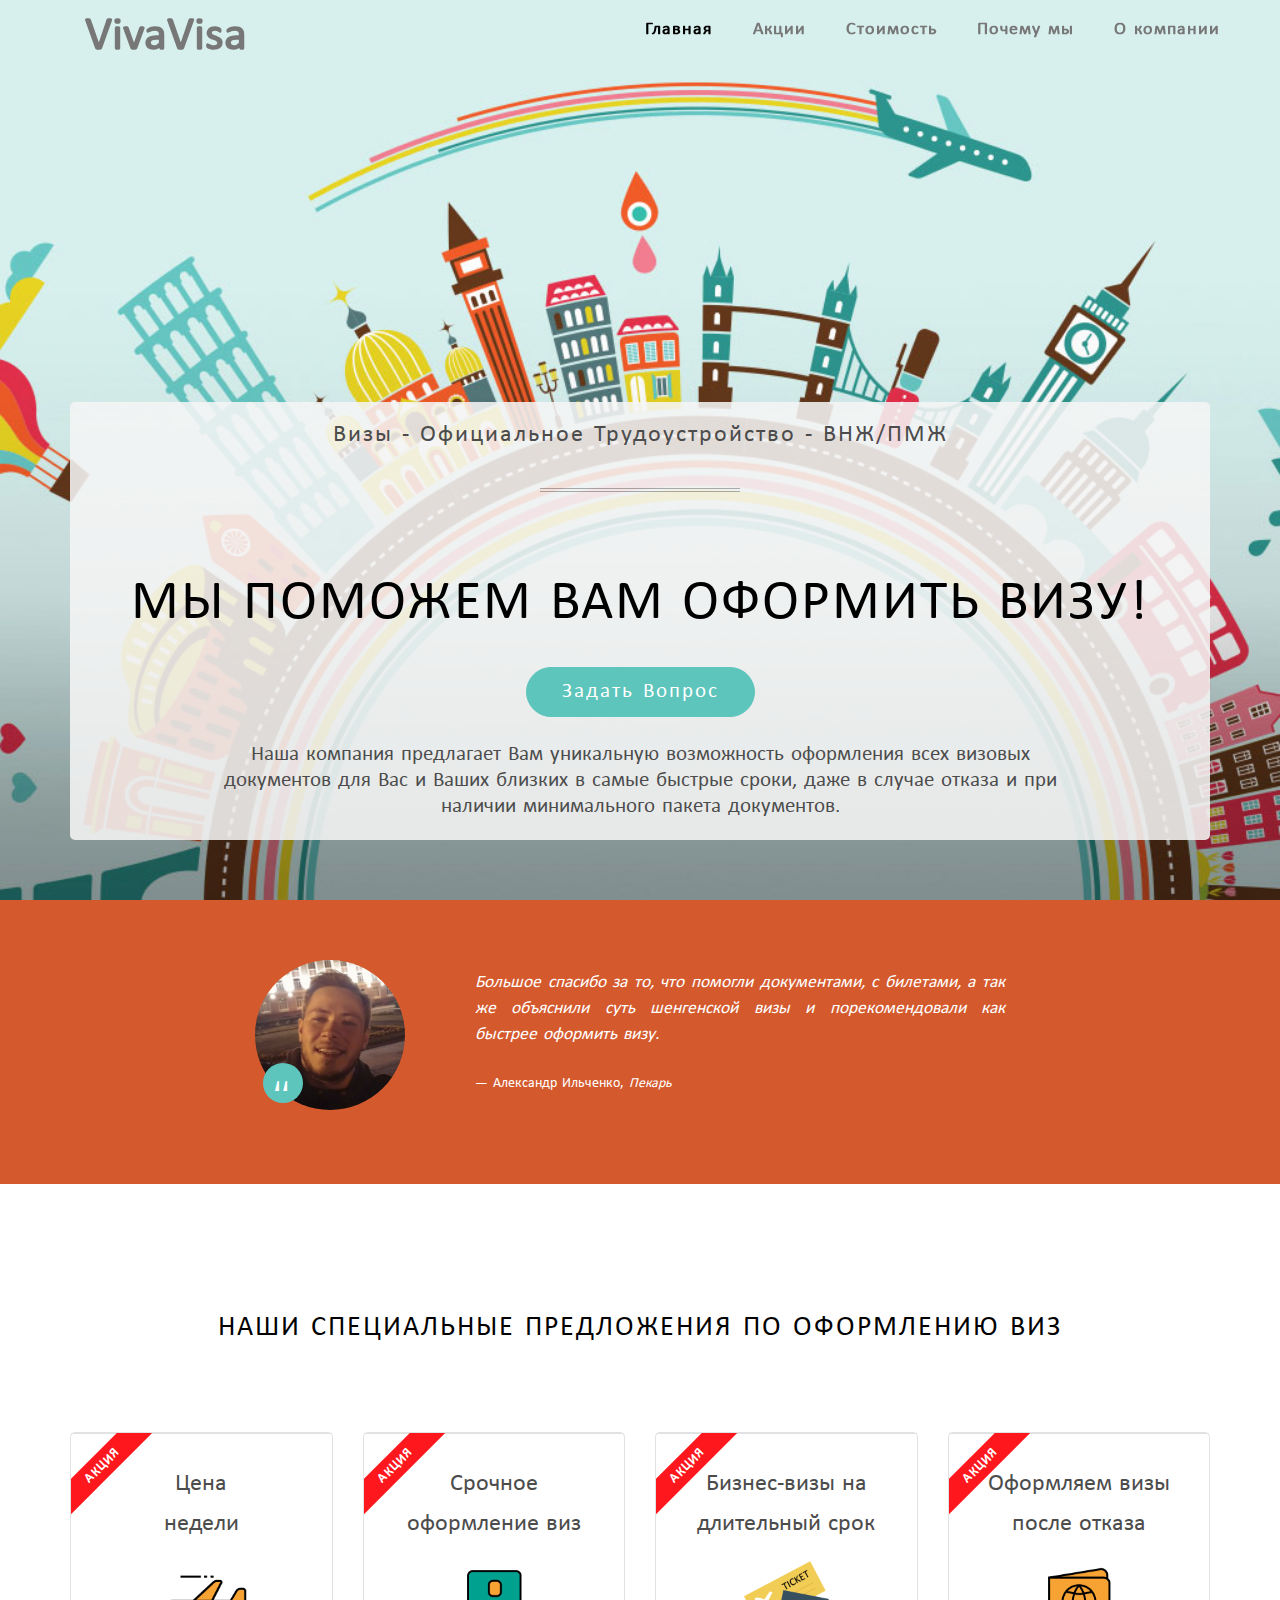
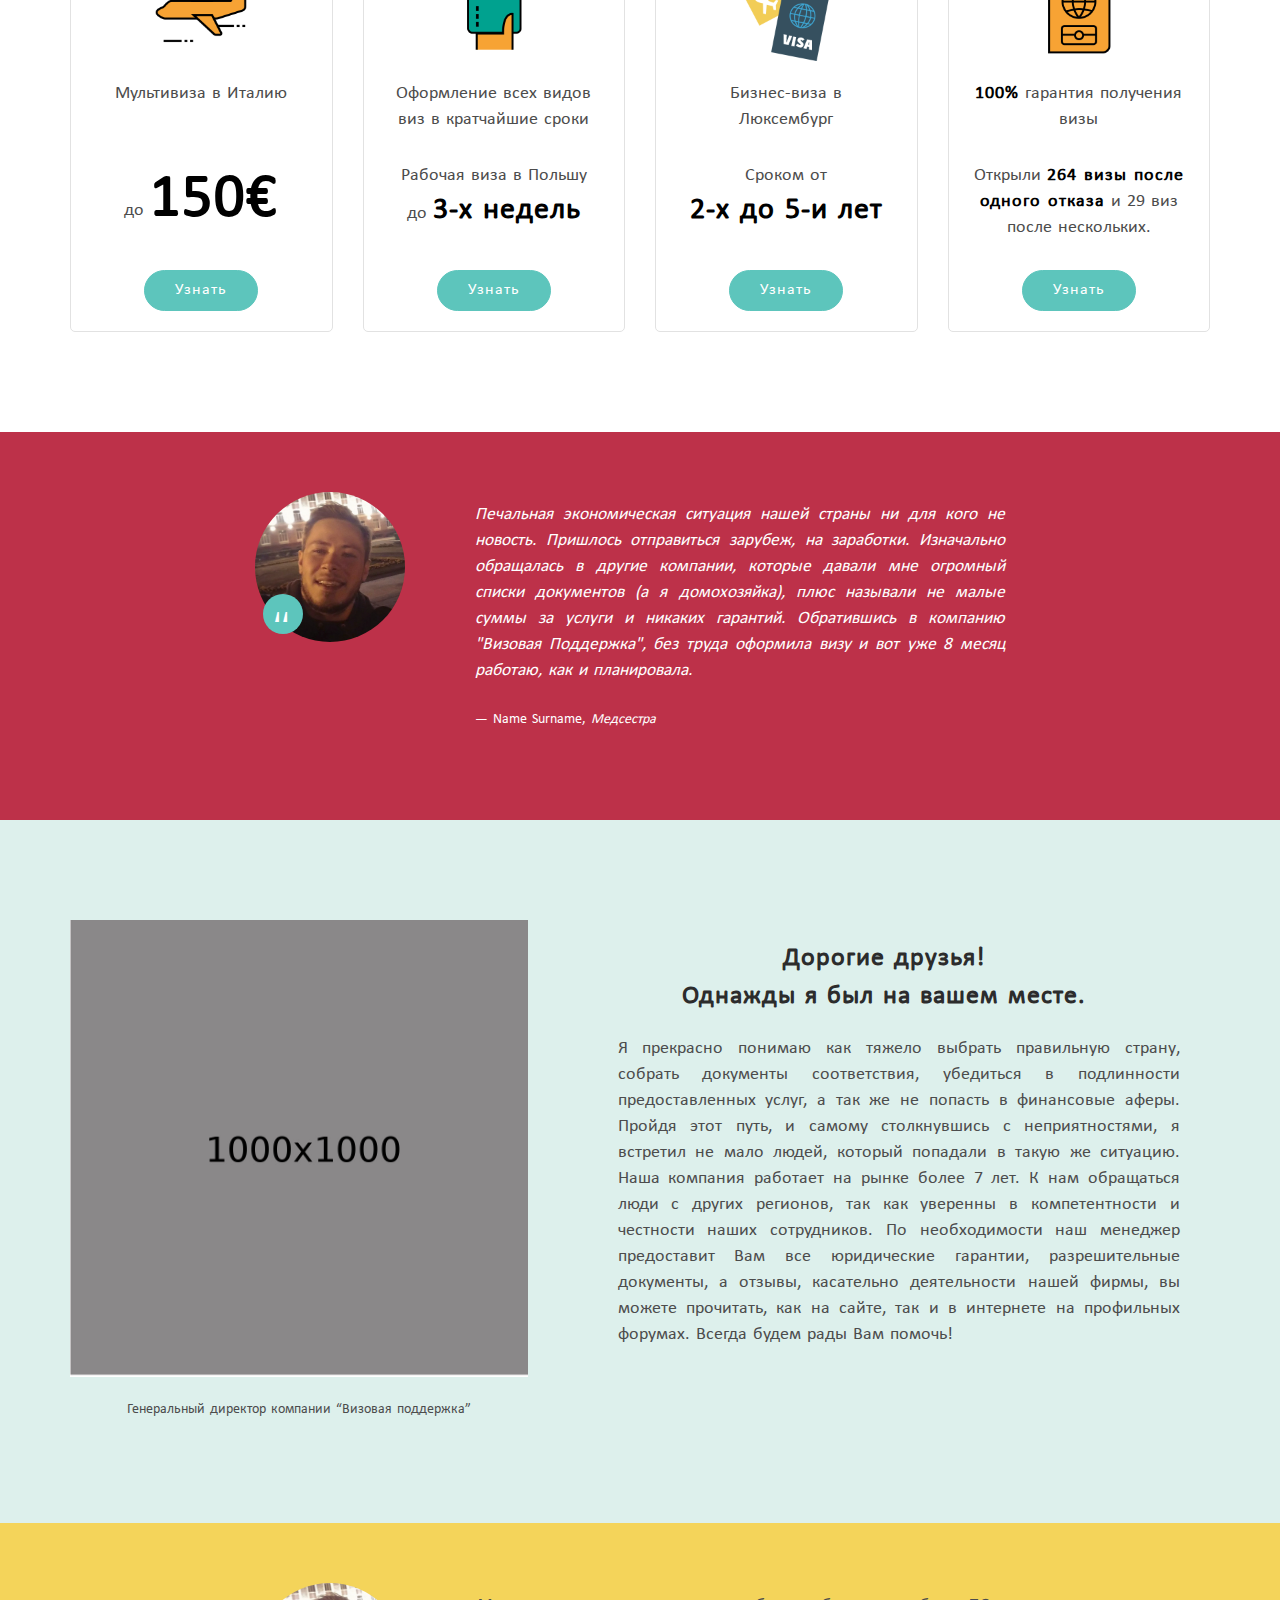
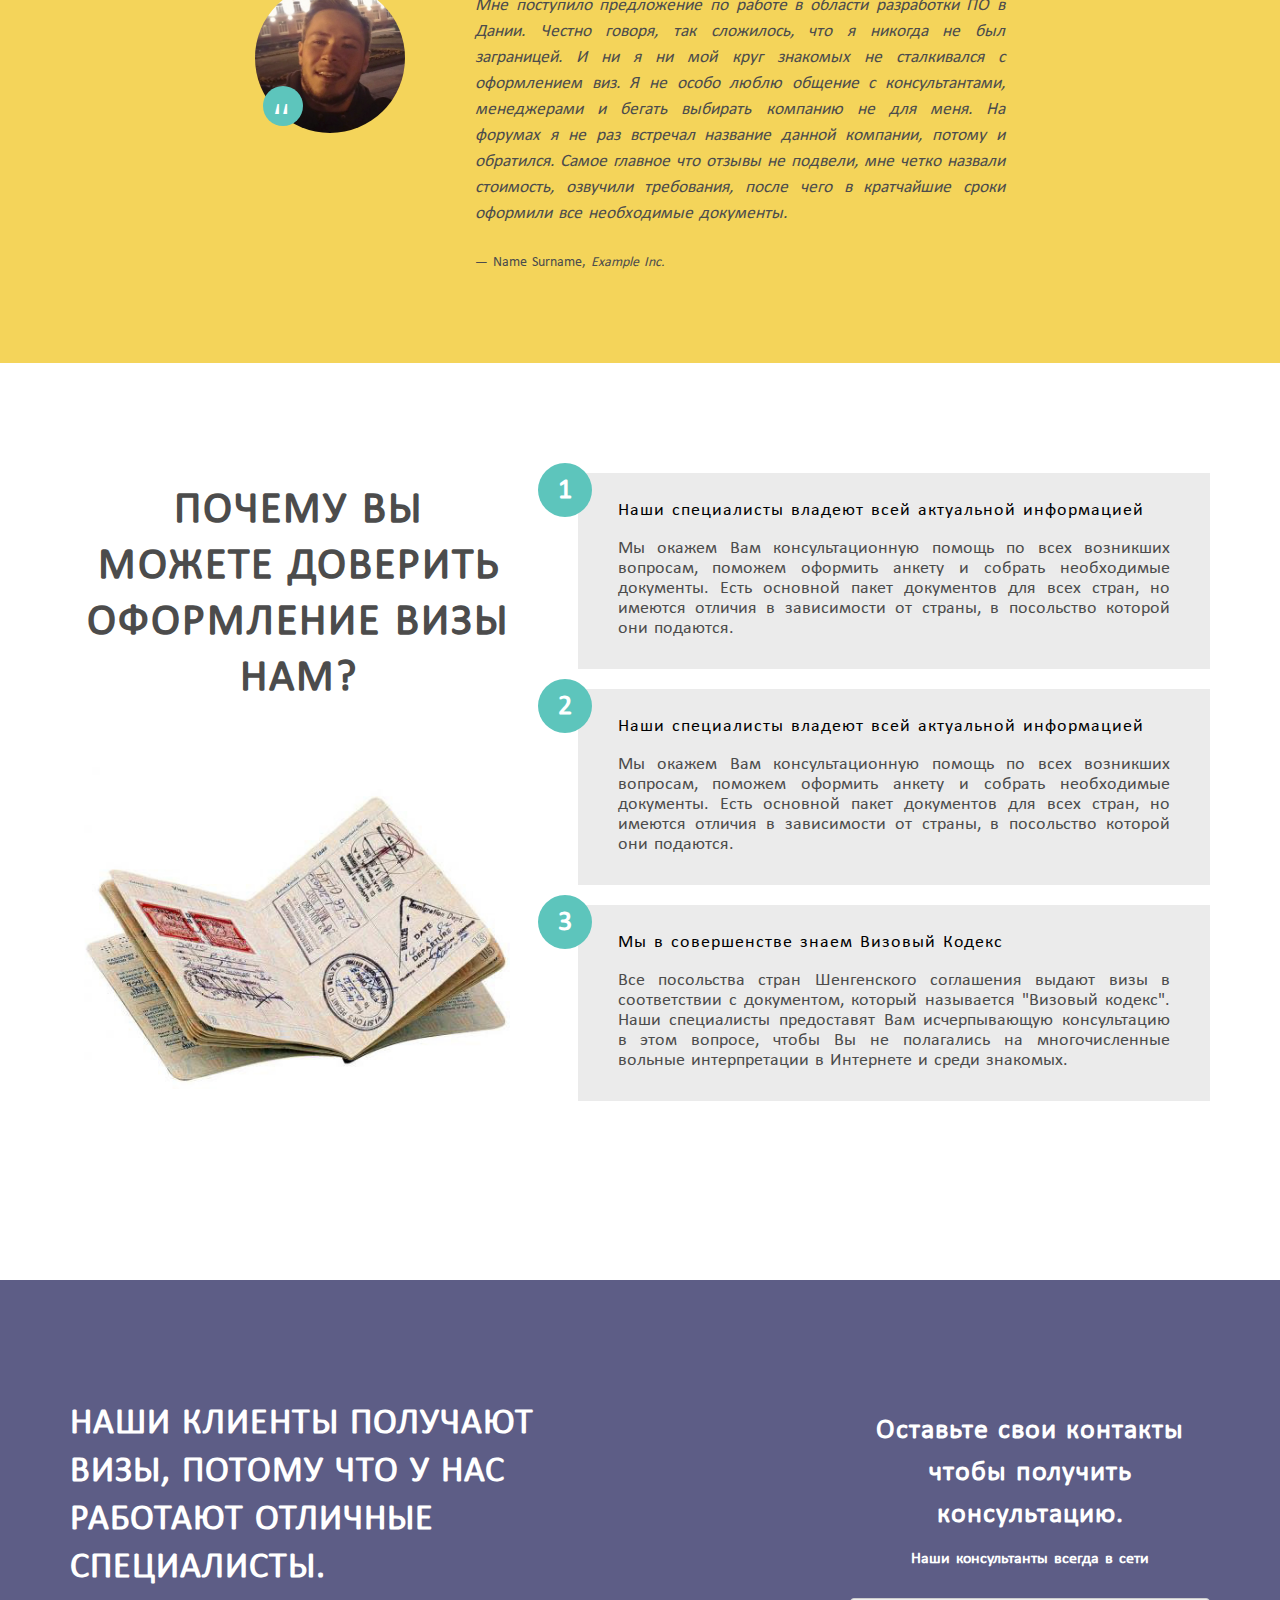
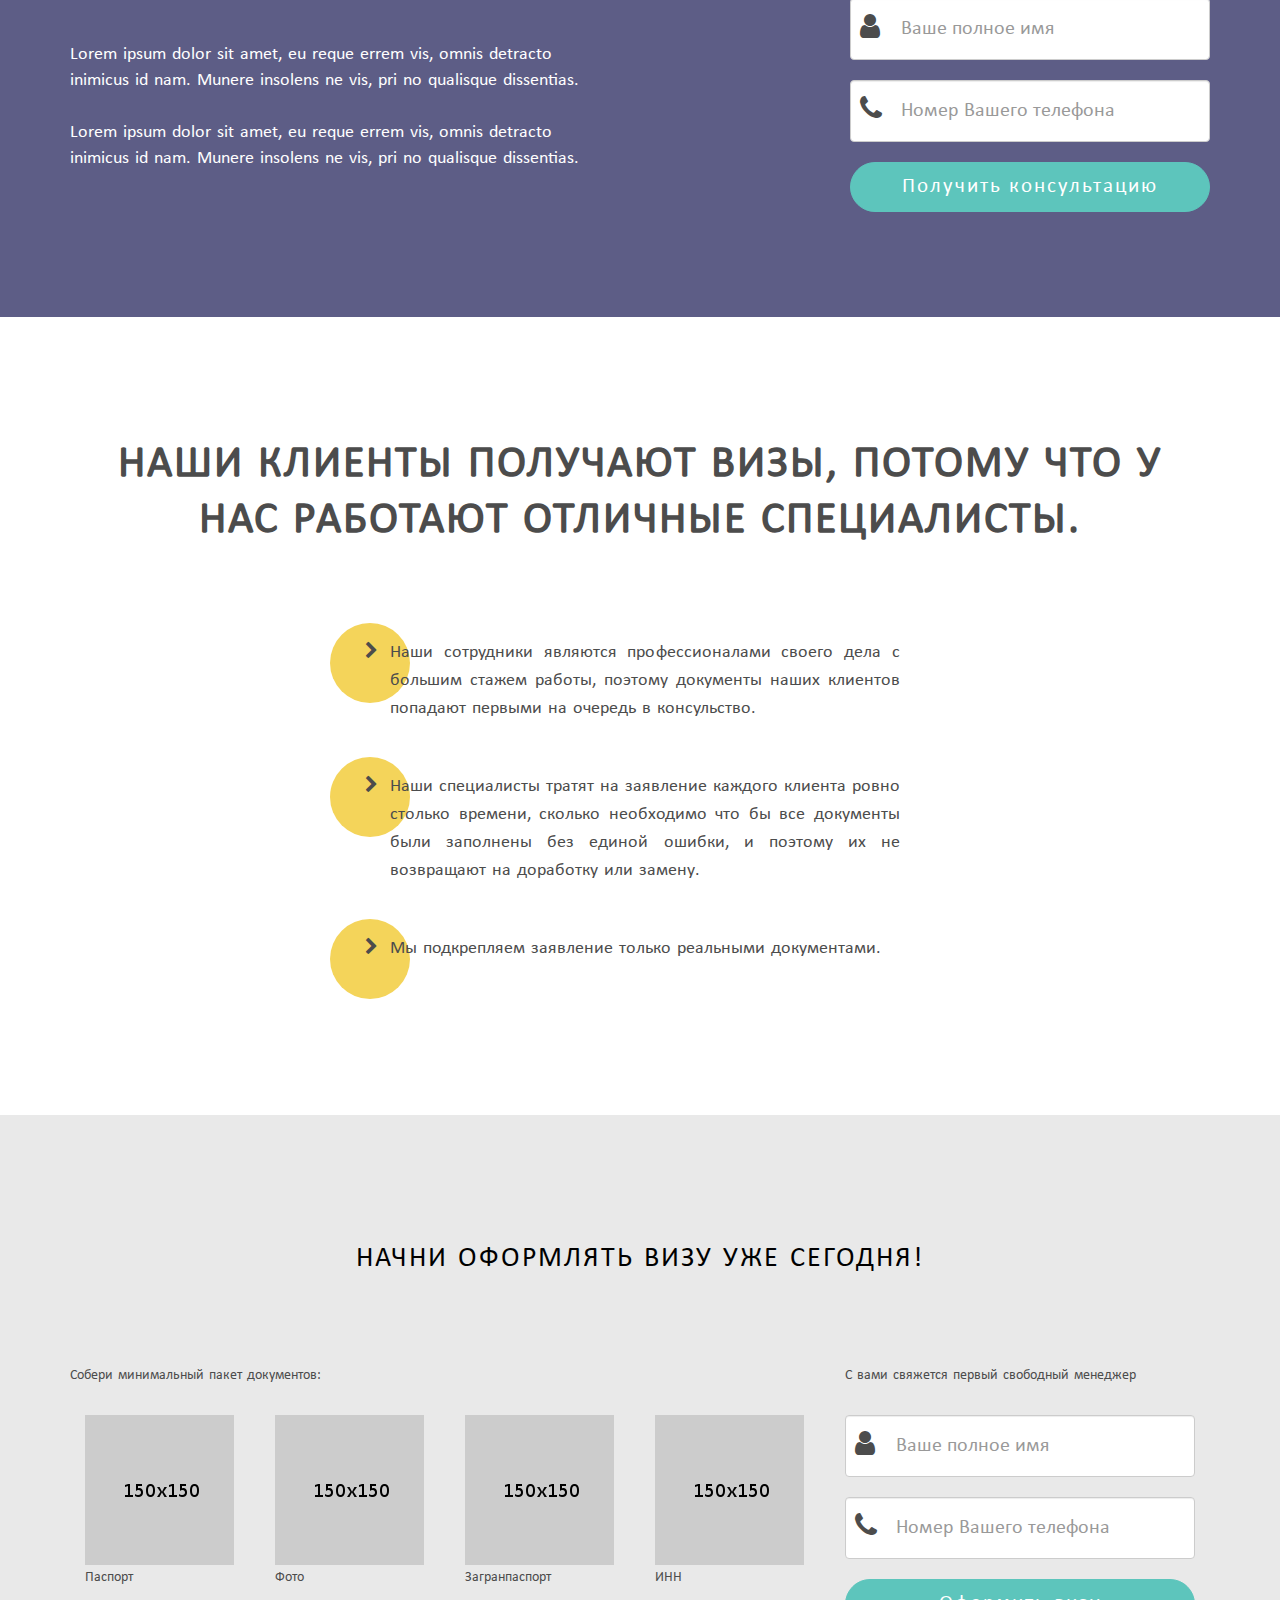
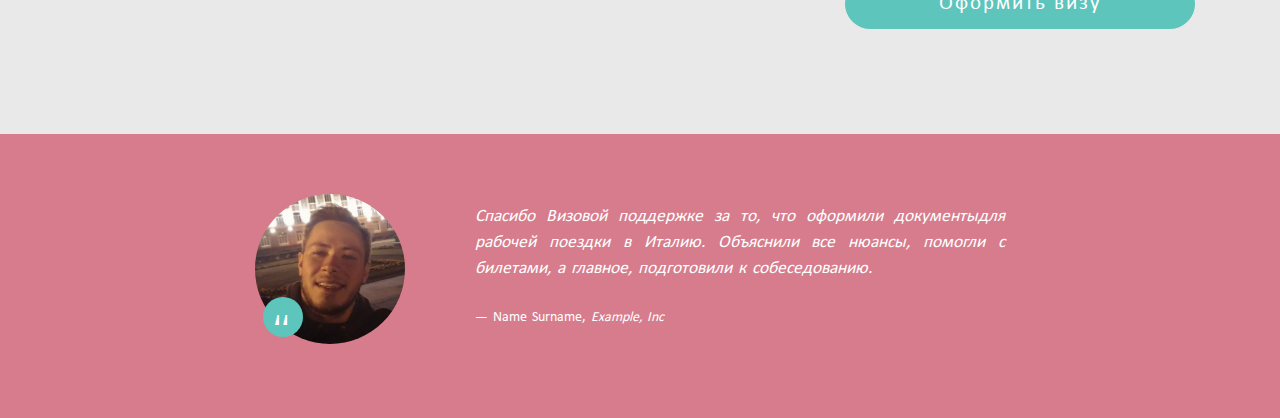
==== commit 202cd32c: "Add three blocks" ====
--- a/index.html
+++ b/index.html
@@ -115,13 +115,15 @@
     <section class="testimonials orange">
         <div class="container">
             <div class="row">
-                <div class="col-md-12">
-                    <div class="testimonial">
+                <div class="testimonial">
+                    <div class="col-md-3 col-sm-3 col-xs-12">
                         <div class="testimonial-img">
                             <img src="photo/client1.jpg" alt="">
                         </div>
-                        <blockquote>
-                            <p>Большое спасибо за то ,что помогли документами , с билетами , а так же объяснили суть шенгенской визы и порекомендовали страны c их особенностями.</p>
+                    </div>
+                    <div class="col-md-9 col-sm-9 col-xs-12">
+                        <blockquote>
+                            <p>Большое спасибо за то, что помогли документами, с билетами, а так же объяснили суть шенгенской визы и порекомендовали как быстрее оформить визу.</p>
                             <footer>Александр Ильченко, <cite title="Source Title">Пекарь</cite></footer>
                         </blockquote>
                     </div>
@@ -150,7 +152,7 @@
                         </div>
                         <div class="pricing-body">
                             <ul>
-                                <li><img class="img-center" src="img/stock.png" alt=""></li>
+                                <li><img class="img-center" src="img/plane.png" alt=""></li>
                                 <li>Мультивиза в Италию</li>
                                 <li>до <span class="big-price">150&#8364;</span></li>
                             </ul>
@@ -168,7 +170,7 @@
                         </div>
                         <div class="pricing-body">
                             <ul>
-                                <li><img class="img-center" src="img/stock.png" alt=""></li>
+                                <li><img class="img-center" src="img/hand.png" alt=""></li>
                                 <li>Оформление всех видов виз в кратчайшие сроки</li>
                                 <li>Рабочая виза в Польшу до <span class="big-attention">3-х недель</span>
                             </ul>
@@ -186,7 +188,7 @@
                         </div>
                         <div class="pricing-body">
                             <ul>
-                                <li><img class="img-center" src="img/stock.png" alt=""></li>
+                                <li><img class="img-center" src="img/multi.png" alt=""></li>
                                 <li>Бизнес-виза в Люксембург</li>
                                 <li>Сроком от<br><span class="big-attention">2-х до 5-и лет</span></li>
                             </ul>
@@ -204,7 +206,7 @@
                         </div>
                         <div class="pricing-body">
                             <ul>
-                                <li><img class="img-center" src="img/stock.png" alt=""></li>
+                                <li><img class="img-center" src="img/pass.png" alt=""></li>
                                 <li><span class="attention">100%</span> гарантия получения визы</li>
                                 <li>Открыли <span class="attention">264 визы после одного отказа</span> и 29 виз после нескольких.</li>
                             </ul>
@@ -252,8 +254,8 @@
                     <span class="center">Генеральный директор компании “Визовая поддержка”</span>
                 </div>
                 <div class="col-md-7">
-                    <h3>Дорогие друзья! Однажды я был на вашем месте.</h3>
-                    <p>Я прекрасно понимаю как тяжело выбрать правильную страну, собрать документы соответствия , убедиться в подлинности предоставленных услуг , а так же не попасть в финансовые аферы  . Пройдя этот путь , и самому столкнувшись с неприятностями ,я встретил не мало людей, который попадали в такую же ситуацию Наша компания функционирует на рынке более 7 лет .К нам обращаться люди с других регионов , так как уверенны в компетентности и честности моих сотрудников.  По необходимости наш менеджер предоставит Вам все юридические гаранты ,сертификаты , а отзывы касательно деятельности нашей фирмы ,мы можете прочитать ,как на сайте ,так и в интернете. Всегда будем рады Вам помочь!</p>
+                    <h3>Дорогие друзья!<br>Однажды я был на вашем месте.</h3>
+                    <p>Я прекрасно понимаю как тяжело выбрать правильную страну, собрать документы соответствия, убедиться в подлинности предоставленных услуг, а так же не попасть в финансовые аферы. Пройдя этот путь, и самому столкнувшись с неприятностями, я встретил не мало людей, который попадали в такую же ситуацию. Наша компания работает на рынке более 7 лет. К нам обращаться люди с других регионов, так как уверенны в компетентности и честности наших сотрудников. По необходимости наш менеджер предоставит Вам все юридические гарантии, разрешительные документы, а отзывы, касательно деятельности нашей фирмы, вы можете прочитать, как на сайте, так и в интернете на профильных форумах. Всегда будем рады Вам помочь!</p>
                 </div>
             </div>
         </div>
@@ -273,8 +275,8 @@
                         </div>
                         <div class="col-md-9 col-sm-9 col-xs-12">
                         <blockquote>
-                            <p>Мне поступило предложение по работе в области разработки ПО в Дании. Честно говоря, так сложилось, что я никогда не был заграницей. И ни я ни мой круг знакомых не сталкивался с оформлением виз. Я не особо люблю общение с консультантами, менеджерами и бегать выбирать компанию не для меня. На форумах я не раз встречал название данной компании, потому и обратился. Самое главное что отзывы не подвели, мне четко назвали стоимость, озвучили требования, после чего в кратчайшие сроки оформили все необходимые документы.</p>
-                            <footer>Name Surname, <cite title="Source Title">Example Inc.</cite></footer>
+                            <p class="black">Мне поступило предложение по работе в области разработки ПО в Дании. Честно говоря, так сложилось, что я никогда не был заграницей. И ни я ни мой круг знакомых не сталкивался с оформлением виз. Я не особо люблю общение с консультантами, менеджерами и бегать выбирать компанию не для меня. На форумах я не раз встречал название данной компании, потому и обратился. Самое главное что отзывы не подвели, мне четко назвали стоимость, озвучили требования, после чего в кратчайшие сроки оформили все необходимые документы.</p>
+                            <footer class="black">Name Surname, <cite title="Source Title">Example Inc.</cite></footer>
                         </blockquote>
                         </div>
                     </div>
@@ -313,8 +315,8 @@
                         </div>
                         <div class="adventage">
                             <blockquote>
-                                <h4>Наши специалисты владеют всей актуальной информацией</h4>
-                                <p>Мы окажем Вам консультационную помощь по всех возникших вопросам, поможем оформить анкету и собрать необходимые документы. Есть основной пакет документов для всех стран, но имеются отличия в зависимости от страны, в посольство которой они подаются.</p>
+                                <h4>Мы в совершенстве знаем Визовый Кодекс</h4>
+                                <p>Все посольства стран Шенгенского соглашения выдают визы в соответствии с документом, который называется "Визовый кодекс". Наши специалисты предоставят Вам исчерпывающую консультацию в этом вопросе, чтобы Вы не полагались на многочисленные вольные интерпретации в Интернете и среди знакомых.</p>
                             </blockquote>
                             <div class="adventage-num">3</div>
                         </div>
@@ -324,6 +326,159 @@
     </section>
     <!-- adventages - end -->
 
+    <!-- get-consult - begin -->
+    <section class="consultation">
+        <div class="container">
+            <div class="row">
+                <div class="col-md-6">
+                    <div class="st-title st-center">
+                        <h3>Наши клиенты получают визы, потому что у нас работают отличные специалисты.</h3>
+                        <p>Lorem ipsum dolor sit amet, eu reque errem vis, omnis detracto inimicus id nam. Munere insolens ne vis, pri no qualisque dissentias.</p>
+                        <p>Lorem ipsum dolor sit amet, eu reque errem vis, omnis detracto inimicus id nam. Munere insolens ne vis, pri no qualisque dissentias.</p>
+                    </div>
+                </div>
+                <div class="col-md-4 col-md-offset-2">
+                    <div class="get-consult">
+                        <h4>Оставьте свои контакты чтобы получить консультацию.</h4>
+                        <p>Наши консультанты всегда в сети</p>
+                    </div>
+                    <form class="get-consult-form" role="form">
+                        <div class="input">
+                            <input id="get-consult-name" type="text" class="form-control name" name="fname" placeholder="Ваше полное имя">
+                            <div class="fa-input">
+                                <i class="fa fa-user fa-2x"></i>
+                            </div>
+                        </div>
+                        <div class="input">
+                            <input id="get-consult-tel" type="tel" class="form-control tel" name="tel" placeholder="Номер Вашего телефона">
+                            <div class="fa-input">
+                                <i class="fa fa-phone fa-2x"></i>
+                            </div>
+                        </div>
+                        <button id="get-consult-btn" class="btn btn-main btn-lg" type="submit" datal-loading-text="<i class='fa fa-spinner fa-spin'></i>Отправка...">
+                            <!-- <i class="fa fa-paper-plane"></i> -->
+                            Получить консультацию
+                        </button>
+                    </form>
+                    <div id="get-consult-result" role="alert"></div>
+                </div>
+            <div>
+        </div>
+    </section>
+    <!-- get-consult - end -->
+
+    <!-- adventages # 2 - begin -->
+    <section class="adventages">
+        <div class="container">
+            <div class="row">
+                <div class="col-md-12">
+                    <div class="section-title st-center">
+                        <h3>Наши клиенты получают визы, потому что у нас работают отличные специалисты.</h3>
+                    </div>
+                </div>
+            </div>
+            <div class="row">
+                <div class="col-md-12">
+                    <div class="adventage-second">
+                        <blockquote>
+                            <p>Наши сотрудники являются профессионалами своего дела с большим стажем работы, поэтому документы наших клиентов попадают первыми на очередь в консульство.</p>
+                        </blockquote>
+                    </div>
+                    <div class="adventage-second">
+                        <blockquote>
+                            <p>Наши специалисты тратят на заявление каждого клиента ровно столько времени, сколько необходимо что бы все документы были заполнены без единой ошибки, и поэтому их не возвращают на доработку или замену.</p>
+                        </blockquote>
+                    </div>
+                    <div class="adventage-second">
+                        <blockquote>
+                            <p>Мы подкрепляем заявление только реальными документами.</p>
+                        </blockquote>
+                    </div>
+                </div>
+            </div>
+        </div>
+    </section>
+    <!-- adventages # 2 - end -->
+    
+    <!-- three-steps - begin -->
+    <section class="three-steps">
+        <div class="container">
+            <div class="row">
+                <div class="col-md-12">
+                    <div class="section-title st-center">
+                        <h3>Начни оформлять визу уже сегодня!</h3>
+                    </div>
+                </div>
+                <div class="col-md-12">
+                    <div class="col-md-8">
+                        <div class="row">
+                            <p>Собери минимальный пакет документов:</p>
+                            <div class="col-md-3">
+                                <img class="circle" src="img/stock.png" alt="">
+                                <p>Паспорт</p>
+                            </div>
+                            <div class="col-md-3">
+                                <img class="circle" src="img/stock.png" alt="">
+                                <p>Фото</p>
+                            </div>
+                            <div class="col-md-3">
+                                <img class="circle" src="img/stock.png" alt="">
+                                <p>Загранпаспорт</p>
+                            </div>
+                            <div class="col-md-3">
+                                <img src="img/stock.png" alt="">
+                                <p>ИНН</p>
+                            </div>
+                        </div>
+                    </div>
+                    <div class="col-md-4">
+                       <p>С вами свяжется первый свободный менеджер</p>
+                        <form class="three-steps-form" role="form">
+                            <div class="input">
+                                <input id="three-steps-name" type="text" class="form-control name" name="fname" placeholder="Ваше полное имя">
+                                <div class="fa-input">
+                                    <i class="fa fa-user fa-2x"></i>
+                                </div>
+                            </div>
+                            <div class="input">
+                                <input id="three-steps-tel" type="tel" class="form-control tel" name="tel" placeholder="Номер Вашего телефона">
+                                <div class="fa-input">
+                                    <i class="fa fa-phone fa-2x"></i>
+                                </div>
+                            </div>
+                            <button id="three-steps-btn" class="btn btn-main btn-lg" type="submit" datal-loadin-text="<i class='fa fa-spinner fa-spin'></i>Отправка...">
+                                <!-- <i class="fa fa-paper-plane"></i> -->
+                                Оформить визу
+                            </button>
+                        </form>
+                    </div>
+                </div>
+            </div>
+        </div>
+    </section>
+    <!-- three-steps - end -->
+
+    <!-- testimonial # 3 - begin -->
+    <section class="testimonials light-pink">
+        <div class="container">
+            <div class="row">
+                <div class="testimonial">
+                    <div class="col-md-3 col-sm-3 col-xs-12">
+                        <div class="testimonial-img">
+                            <img src="photo/client1.jpg" alt="">
+                        </div>
+                    </div>
+                    <div class="col-md-9 col-sm-9 col-xs-12">
+                        <blockquote>
+                            <p>Спасибо Визовой поддержке за то, что оформили документыдля рабочей поездки в Италию. Объяснили все нюансы, помогли с билетами, а главное, подготовили к собеседованию.</p>
+                            <footer>Name Surname, <cite title="Source Title">Example, Inc</cite></footer>
+                        </blockquote>
+                    </div>
+                </div>
+            </div>
+        </div>
+    </section>
+    <!-- testimonial # 3 - end -->
     <!-- js -->
     <!--
     <script src="js/jquery-3.1.1.js"></script>
--- a/css/style.css
+++ b/css/style.css
@@ -75,6 +75,40 @@
     background-color: #33b5ac;
     border-color: #33b5ac;
     color: #fff;
+}
+input
+{
+    margin: 20px 0;
+    font-weight: 400;
+}
+input.name,
+input.tel
+{
+    padding: 30px 40px 30px 50px;
+    color: #000;
+    
+}
+
+form .input
+{
+    position: relative;
+}
+form .input input
+{
+    font-size: 20px;
+}
+
+form .input .fa-input
+{
+    position: absolute;
+    top: 14px;
+    left: 10px;
+    color: #4c4c4c;
+}
+
+form button
+{
+    width: 100%;
 }
 
 .section-title
@@ -446,6 +480,7 @@
 {
     font-style: italic;
     font-weight: 300;
+    text-align: justify;
 }
 
 .testimonial blockquote footer,
@@ -454,10 +489,15 @@
 {
     color: #fff;
 }
+
+.testimonial blockquote .black
+{
+    color: #4c4c4c;
+}
 /* colors */
 .orange
 {
-    background-color: rgba(212,90,46,1);
+    background-color: rgba(212,90,46,1); 
 }
 .pink
 {
@@ -477,6 +517,11 @@
 .light-pink
 {
     background-color: rgba(214,124,140,1);    
+}
+
+.black
+{
+    color: #4c4c4c;
 }
 /* pricing */
 .pricing
@@ -634,10 +679,20 @@
     text-align: center;
     margin-top: 20px;
 }
+.features-desc h3
+{
+    text-align: center;
+    font-weight: 700;
+    font-size: 26px;
+    line-height: 38px;
+}
 .features-desc p
 {
     margin-top: 20px;
     font-size: 18px;
+    text-align: justify;
+    padding-left: 60px;
+    padding-right: 30px;
 }
 
 /* adventages */
@@ -669,15 +724,23 @@
     border-left: none;
     background-color: rgba(235,235,235, 1);
     padding-left: 40px;
+    padding-right: 40px;
     margin-left: 20px;
     margin-bottom: 10px;
 }
 .adventages blockquote h4
 {
     color: #000;
-    font-size: 20px;
+    font-size: 18px;
     line-height: 36px;
     font-weight: 400;
+}
+
+.adventages blockquote p
+{
+    text-align: justify;
+    line-height: 20px;
+    padding-bottom: 20px;
 }
 
 .adventages .adventage-num
@@ -696,3 +759,108 @@
     top: 0px;
     width: 54px;
 }
+
+/* consultation */
+
+.consultation
+{
+    padding: 100px 0;
+    background-color: rgba(93,93,134,1);
+}
+
+.consultation .st-title
+{
+    padding-right: 40px;
+}
+.consultation .st-title h3
+{
+    font-size: 36px;
+    text-transform: uppercase;
+    font-weight: 700;
+    line-height: 48px;
+    color: #fff;
+    margin-bottom: 50px;
+    text-align: left;
+}
+
+.consultation .st-title p
+{
+    font-size: 18px;
+    color: #fff;
+    font-weight: 400;
+}
+
+.consultation .get-consult-form
+{
+    text-align: center;
+}
+.consultation .get-consult h4
+{
+    font-size: 28px;
+    font-weight: 600;
+    line-height: 44px;
+    color: #fff;
+    margin-top: 30px;
+    line-height: 42px;
+    text-align: center;
+}
+
+.consultation .get-consult p
+{
+    color: #fff;
+    font-size: 16px;
+    font-weight: 600;
+    text-align: center;
+}
+
+/* advenatage second */
+.adventage-second blockquote
+{
+    background-color: transparent;
+    position: relative;
+    max-width: 600px;
+    margin-left: auto;
+    margin-right: auto;
+    min-height: 80px;
+}
+
+.adventage-second blockquote:before
+{
+    background-color: rgba(244,212,90,1);
+    border-radius: 50%;
+    content: '';
+    display: block;
+    height: 80px;
+    left: -10px;
+    position: absolute;
+    top: -6px;
+    width: 80px;
+    z-index: -1;
+}
+
+.adventage-second blockquote p
+{
+    font-size: 18px;
+    line-height: 28px;
+    font-weight: 400;
+    padding-left: 10px;
+    position: relative;
+}
+
+.adventage-second blockquote p:before
+{
+    position: absolute;
+    font-family: FontAwesome;
+    content: '\f054';
+    left: -15px;
+    top: -2px;
+    font-size: 18px;
+}
+
+/* three-steps */
+.three-steps
+{
+    background-color: rgba(233,233,233,1);
+    padding: 100px 0;
+
+}
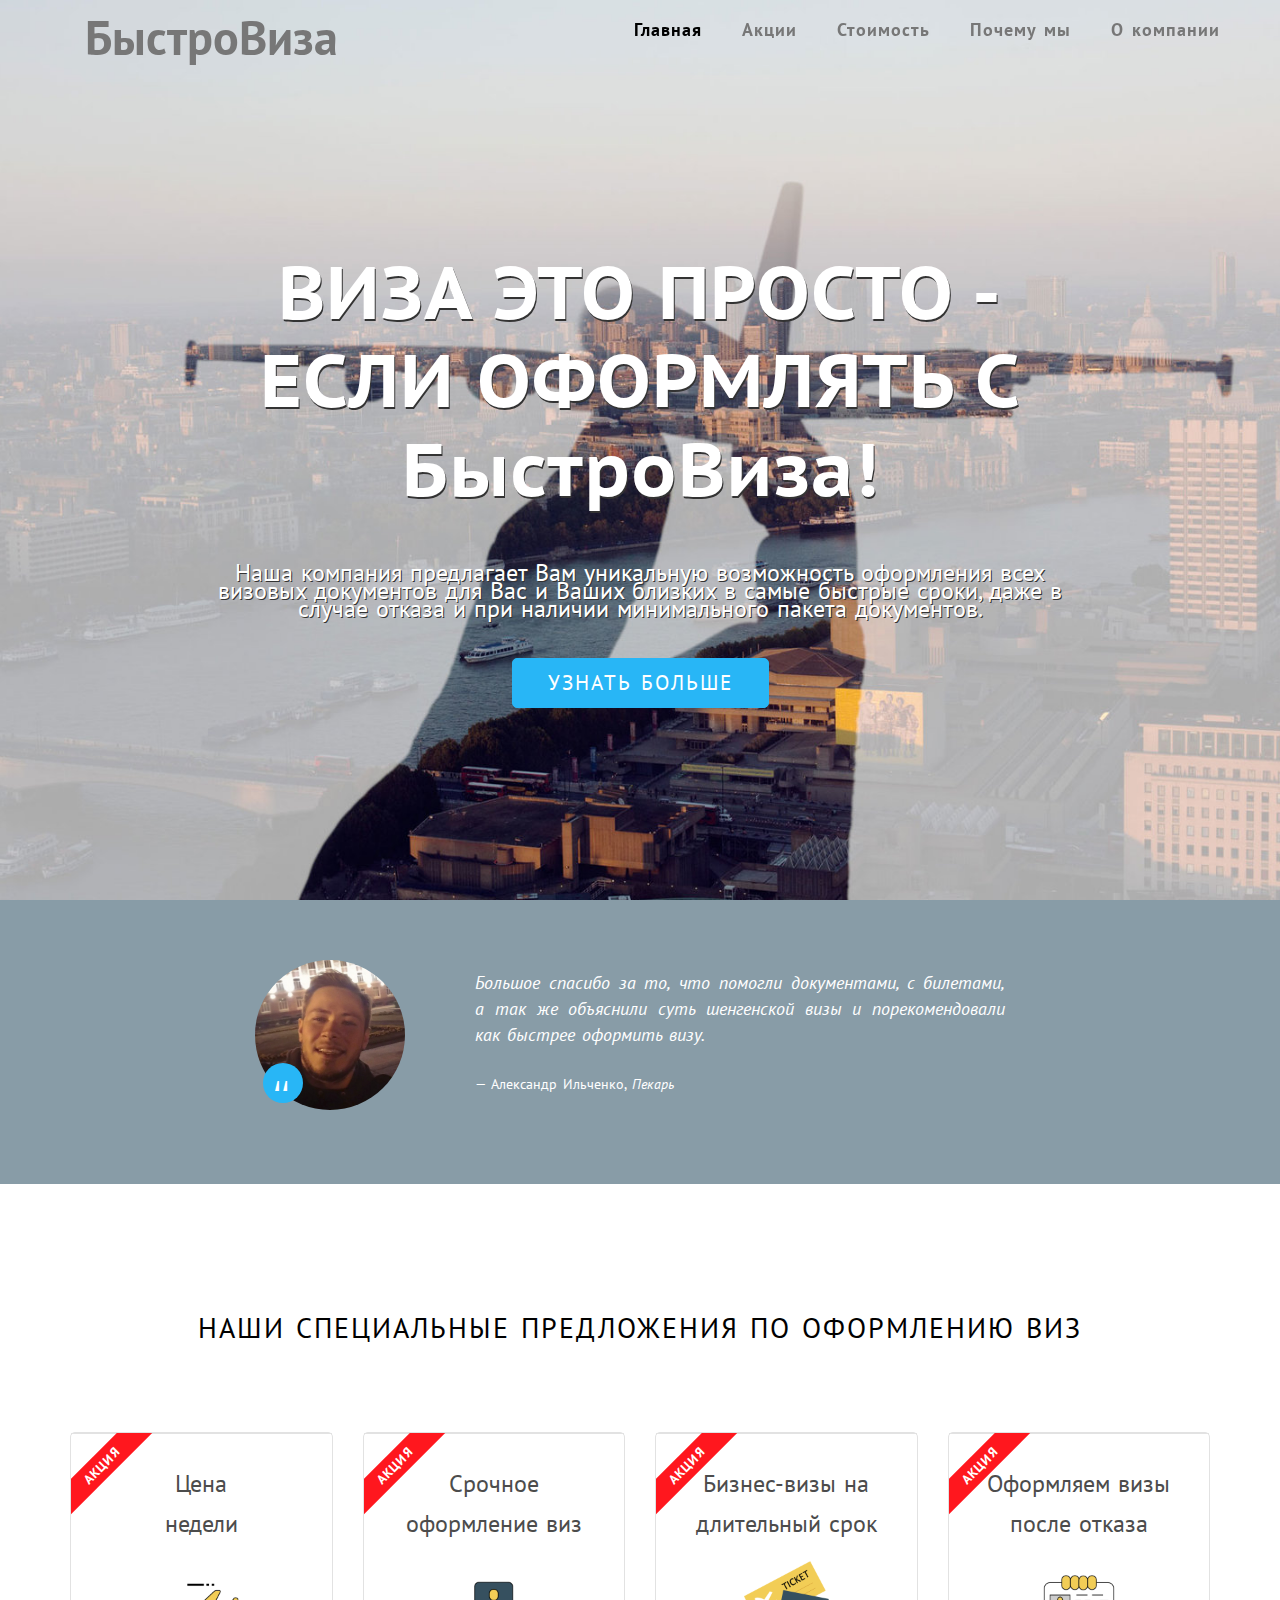
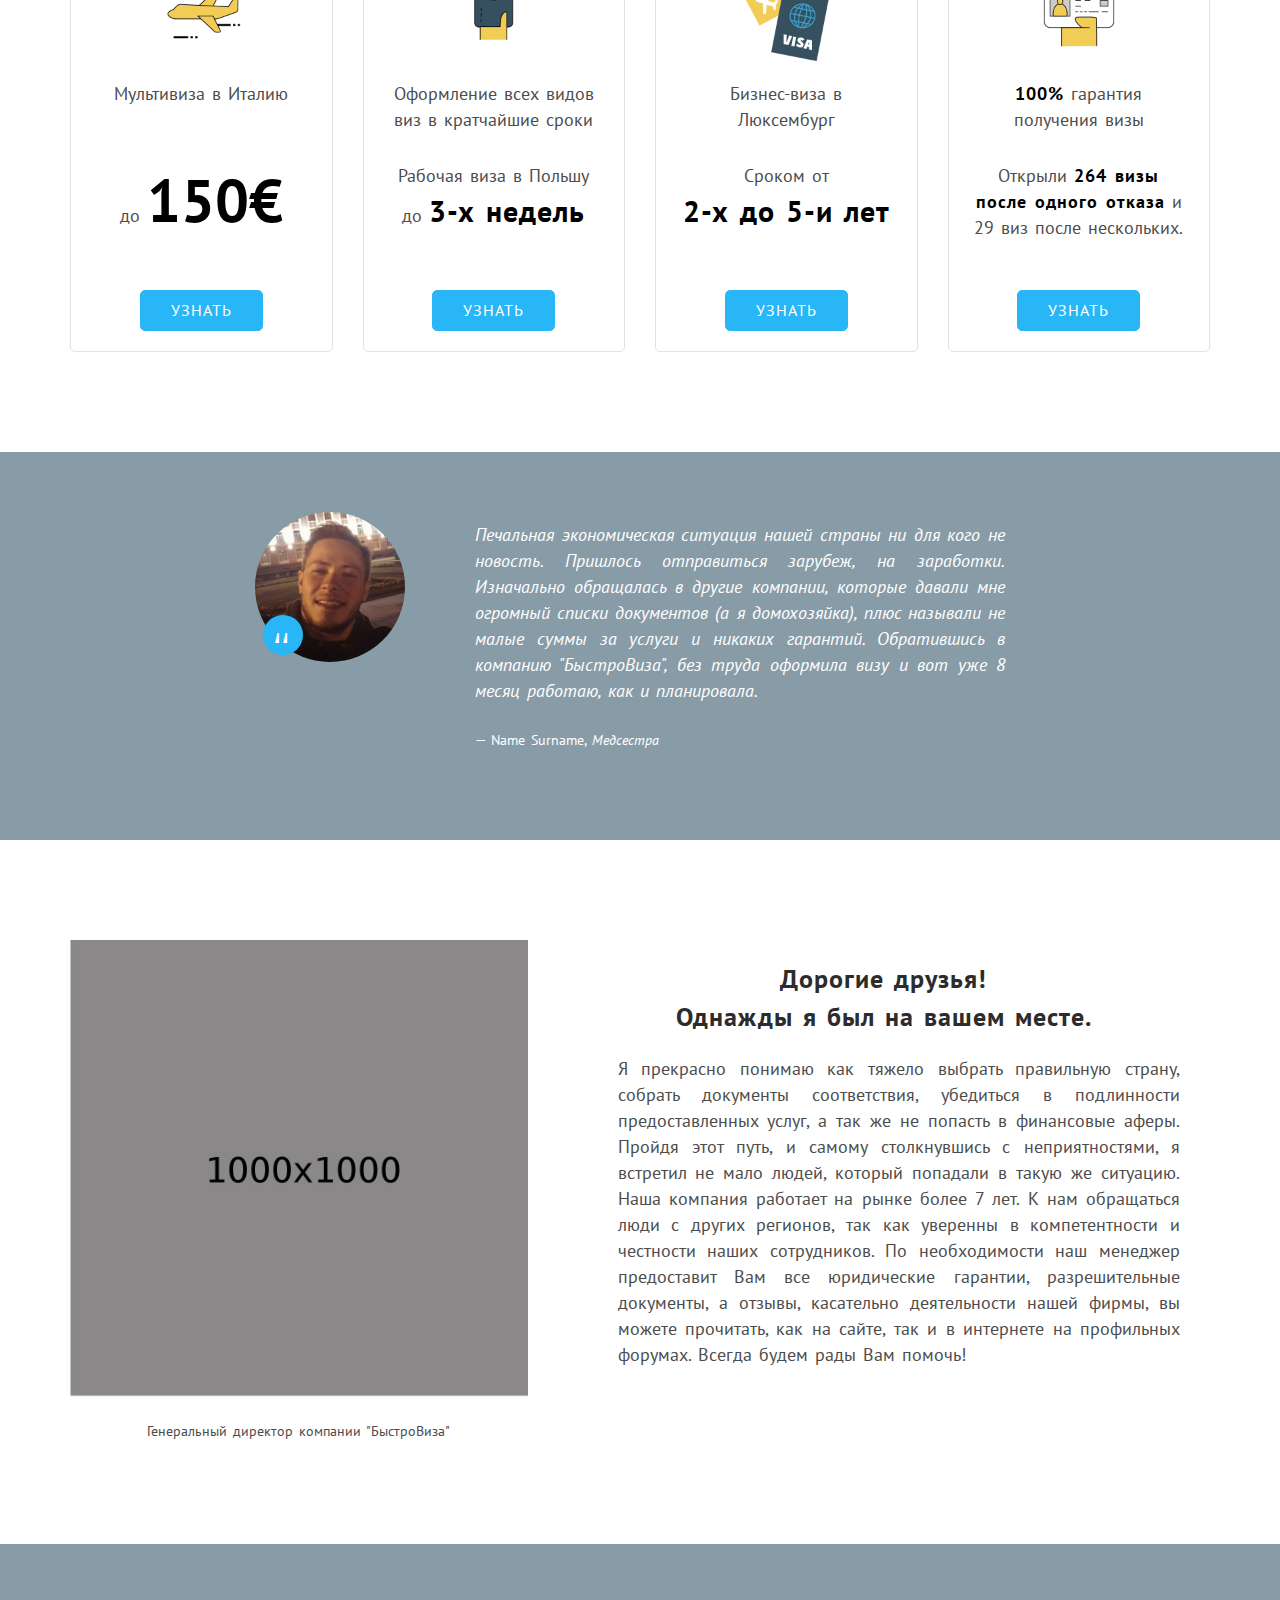
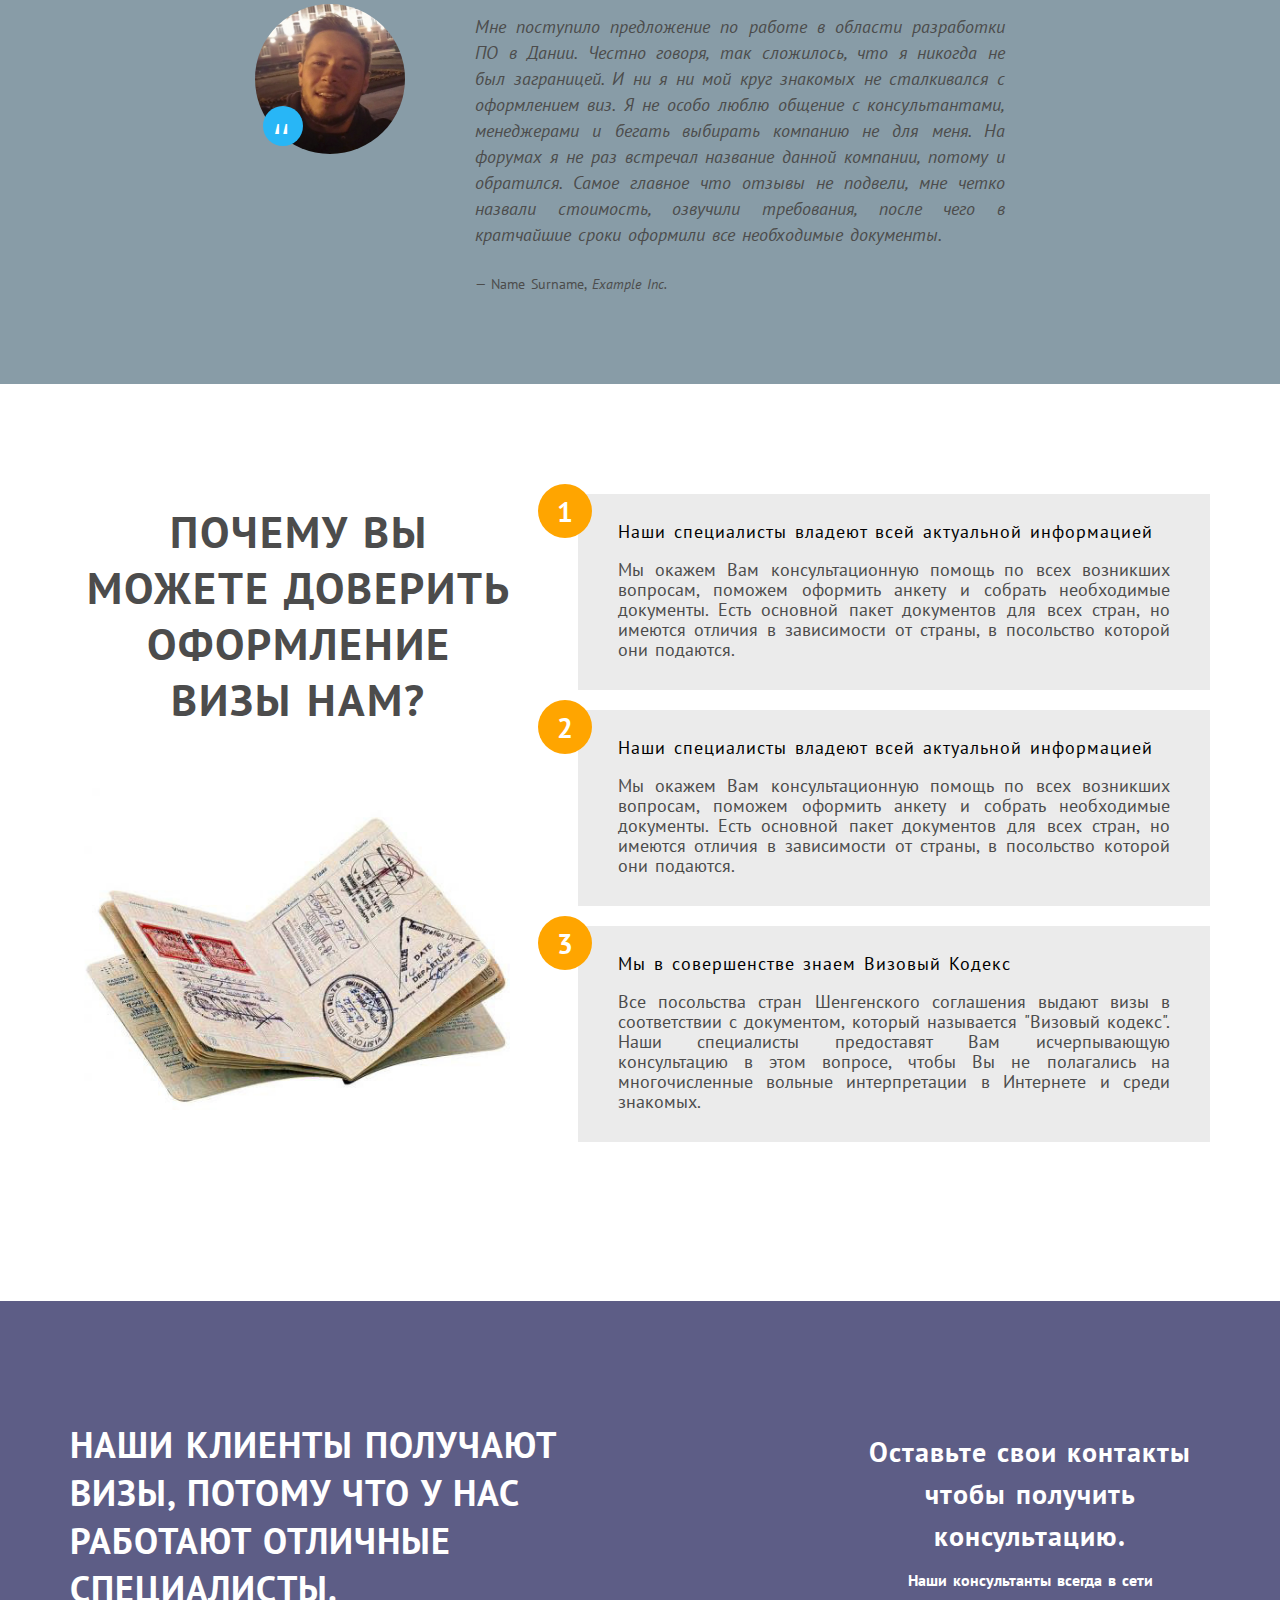
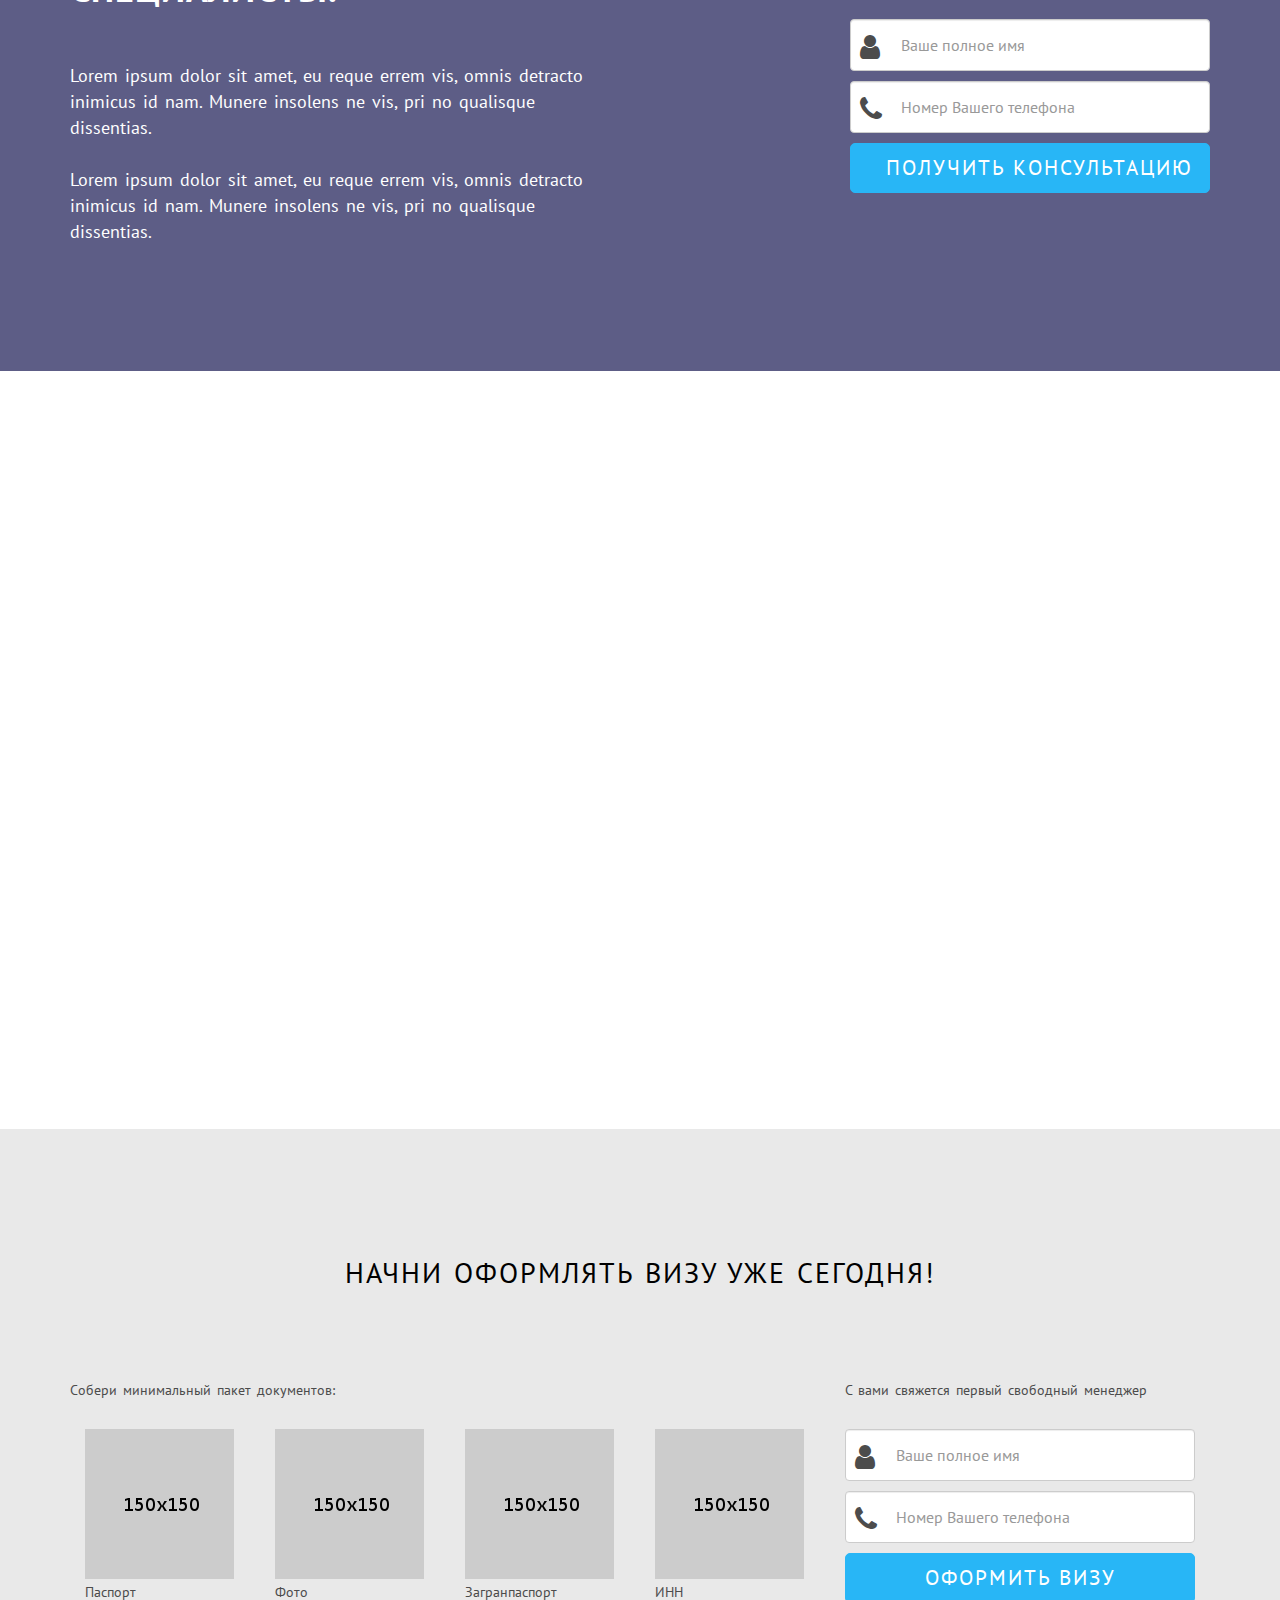
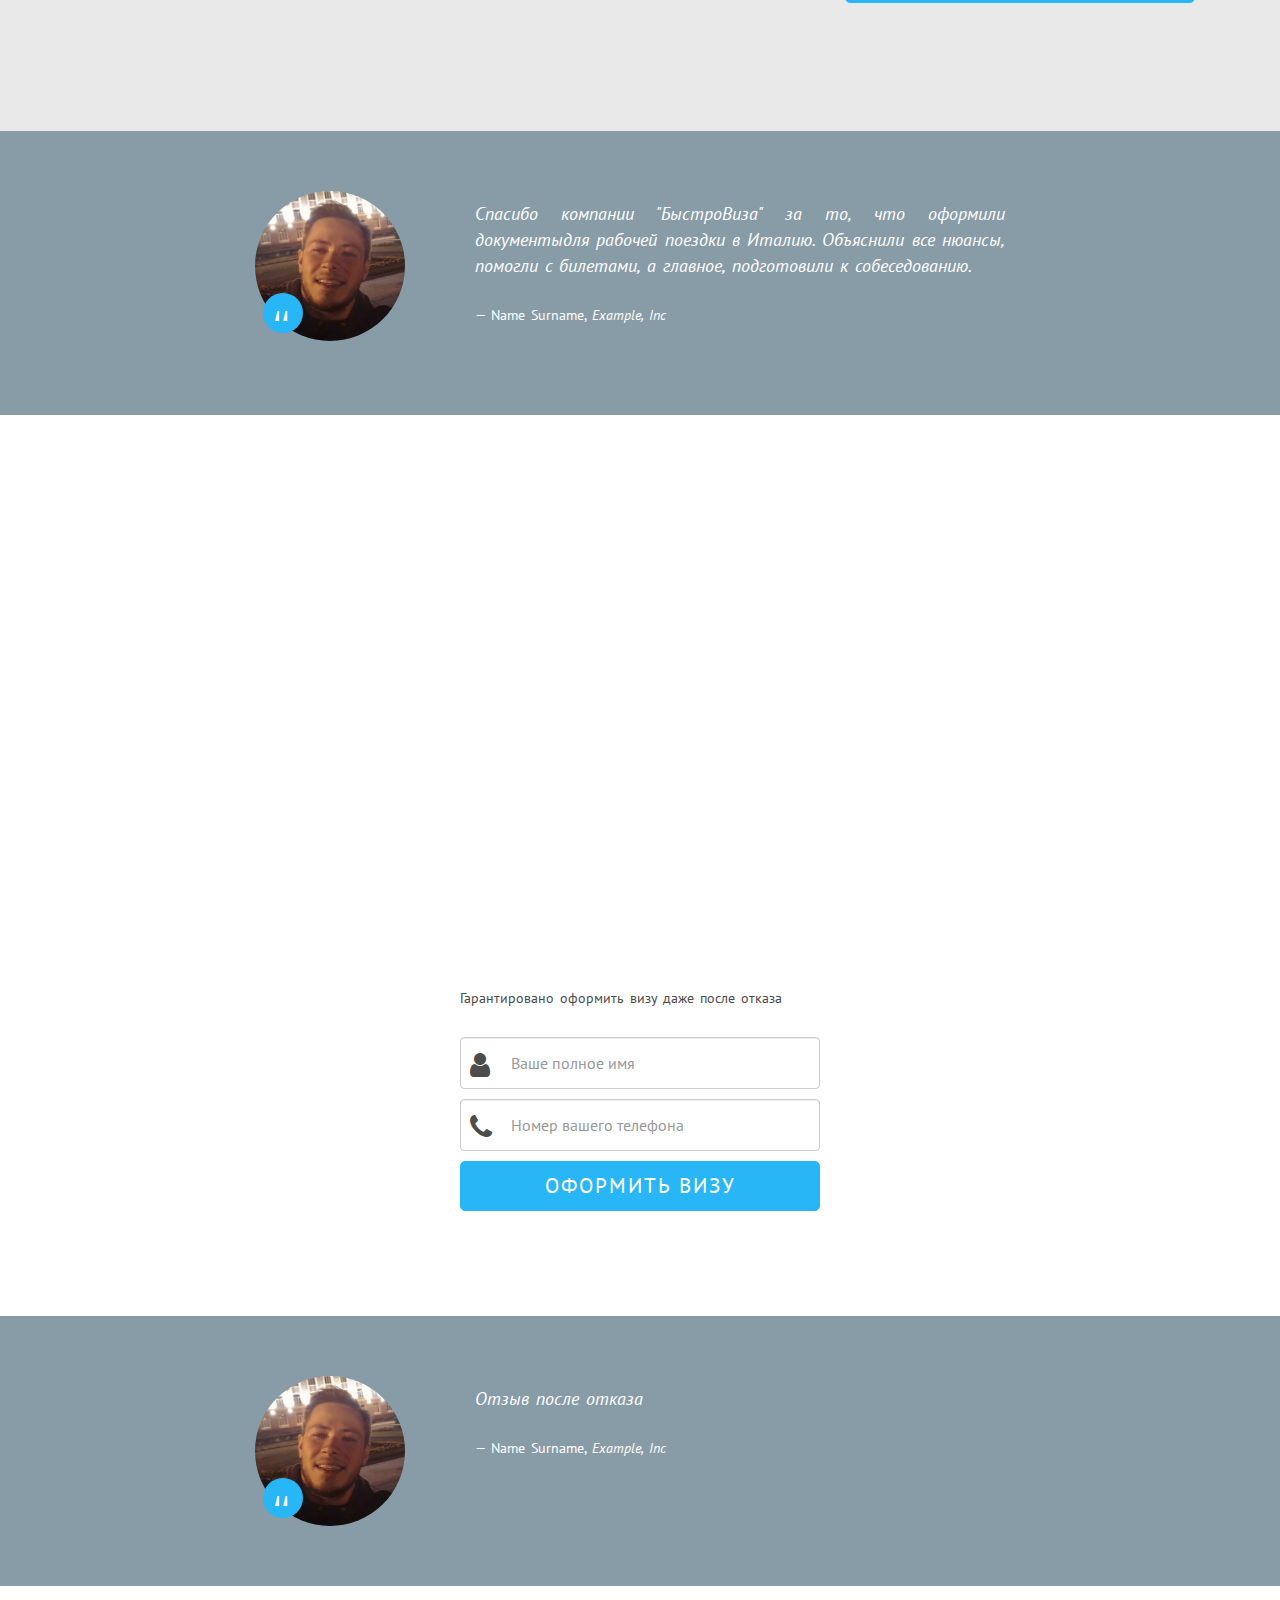
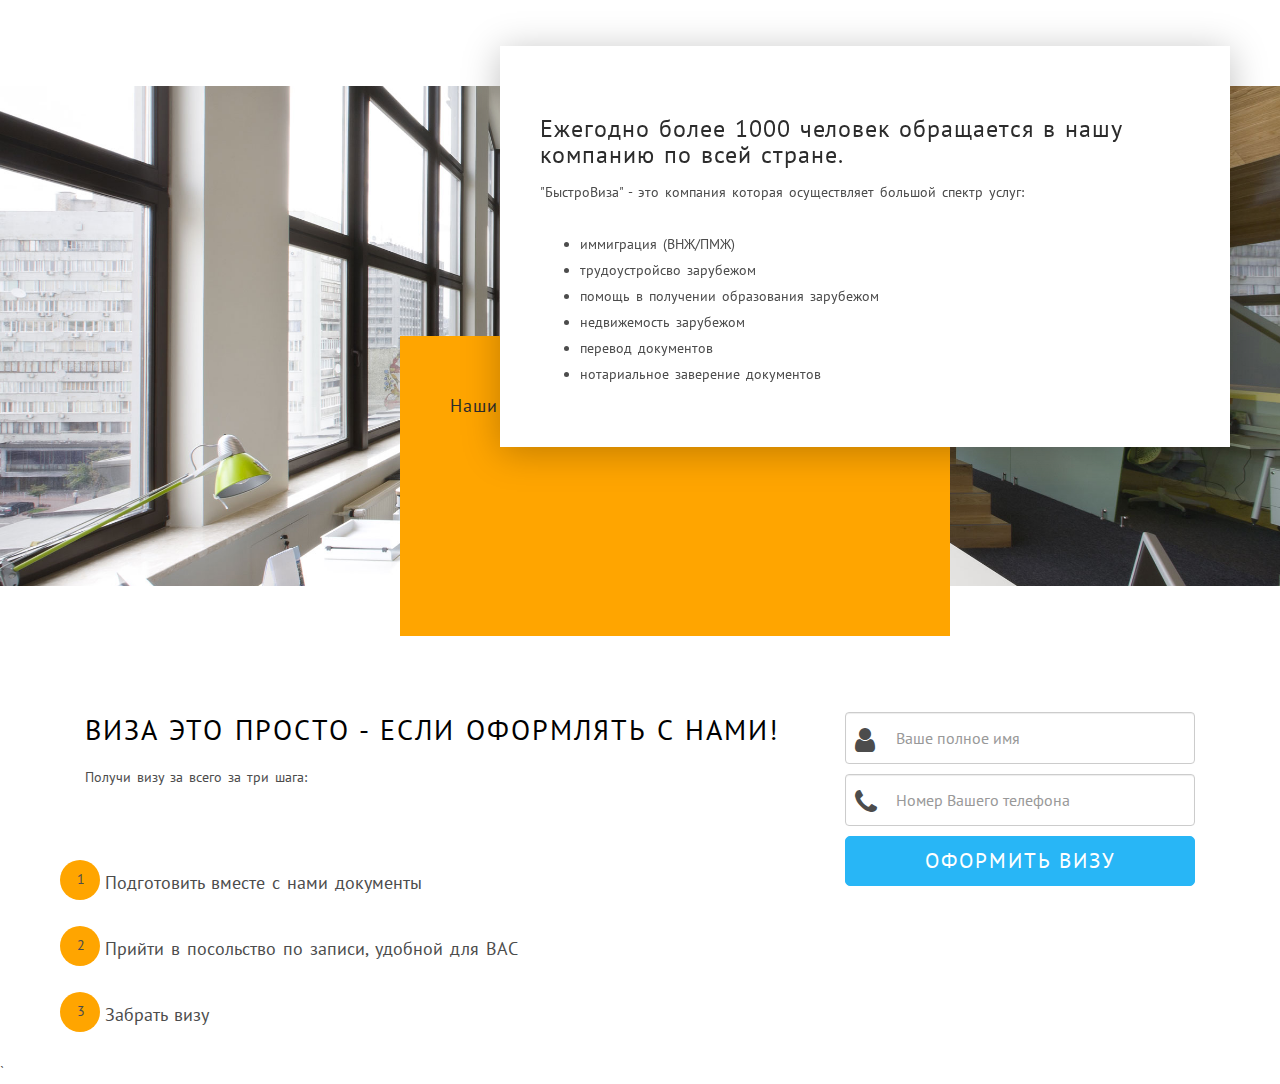
==== commit 888fa9ef: "New Design" ====
--- a/index.html
+++ b/index.html
@@ -7,13 +7,15 @@
         <meta name="keywords" content="Визы, оформить визы">
         <meta name="viewport" content="width=device-width, initial-scale=1">
         <meta name="author" content="H20">
-        <title>Визовая Поддержка</title>
+        <title>БыстроВиза</title>
 
         <!-- icon -->
         <link rel="shortcut icon" href="img/favicon.png" type="image/png">
 
         <!-- fonts -->
         <link href="https://fonts.googleapis.com/css?family=Tenor+Sans" rel="stylesheet">
+        <!-- PT Sans -->
+        <link href="https://fonts.googleapis.com/css?family=PT+Sans+Caption:400,700|PT+Sans+Narrow:400,700|PT+Sans:400,400i,700,700i&amp;subset=cyrillic" rel="stylesheet">
 
         <!-- css -->
         <link href="css/bootstrap.min.css" rel="stylesheet">
@@ -52,7 +54,7 @@
                             <span class="icon-bar"></span>
                             <span class="icon-bar"></span>
                         </button>
-                        <a class="navbar-brand" hfer="#">VivaVisa</a>
+                        <a class="navbar-brand" hfer="#">БыстроВиза</a>
                     </div>
 
                     <!-- Collect the nav links, forms, and other content for toggling -->
@@ -98,9 +100,12 @@
                     
                         <div class="hero-txt">
                             <p class="hero-work">Визы - Официальное Трудоустройство - ВНЖ/ПМЖ</p>
+                                <h2 class="hero-title">Виза это просто -<br>если оформлять с<br><span>БыстроВиза!</span></h2>
+                                <!--
                                 <h2 class="hero-title">Мы поможем Вам оформить визу!</h2>
-                                <a href="#" class="btn btn-main btn-lg" data-toggle="modal" data-target="#question">Задать Вопрос</a>
+                                -->
                                 <p class="hero-item">Наша компания предлагает Вам уникальную возможность оформления всех визовых документов для Вас и Ваших близких в самые быстрые сроки, даже в случае отказа и при наличии минимального пакета документов.</p>
+                                <a href="#" class="btn btn-main btn-lg" data-toggle="modal" data-target="#question">Узнать больше</a>
                         </div>
                    
                     </div>
@@ -112,7 +117,7 @@
     <!-- home-end -->
 
     <!-- testimonial-begin -->
-    <section class="testimonials orange">
+    <section class="testimonials">
         <div class="container">
             <div class="row">
                 <div class="testimonial">
@@ -154,7 +159,7 @@
                             <ul>
                                 <li><img class="img-center" src="img/plane.png" alt=""></li>
                                 <li>Мультивиза в Италию</li>
-                                <li>до <span class="big-price">150&#8364;</span></li>
+                                <li>до <span class="big-price">150&euro;<ospan></li>
                             </ul>
                         </div>
                         <div class="pricing-footer">
@@ -206,7 +211,7 @@
                         </div>
                         <div class="pricing-body">
                             <ul>
-                                <li><img class="img-center" src="img/pass.png" alt=""></li>
+                                <li><img class="img-center" src="img/hand2.png" alt=""></li>
                                 <li><span class="attention">100%</span> гарантия получения визы</li>
                                 <li>Открыли <span class="attention">264 визы после одного отказа</span> и 29 виз после нескольких.</li>
                             </ul>
@@ -222,7 +227,7 @@
     <!-- pricing-end -->
 
     <!-- testimonail #2 - begin -->
-    <section class="testimonials pink">
+    <section class="testimonials">
         <div class="container">
             <div class="row">
                 <!--<div class="col-md-12">-->
@@ -234,7 +239,7 @@
                         </div>
                         <div class="col-md-9 col-sm-9 col-xs-12">
                             <blockquote>
-                                <p>Печальная экономическая ситуация нашей страны ни для кого не новость. Пришлось отправиться зарубеж, на заработки. Изначально обращалась в другие компании, которые давали мне огромный списки документов (а я домохозяйка), плюс называли не малые суммы за услуги и никаких гарантий. Обратившись в компанию "Визовая Поддержка", без труда оформила визу и вот уже 8 месяц работаю, как и планировала.</p>
+                                <p>Печальная экономическая ситуация нашей страны ни для кого не новость. Пришлось отправиться зарубеж, на заработки. Изначально обращалась в другие компании, которые давали мне огромный списки документов (а я домохозяйка), плюс называли не малые суммы за услуги и никаких гарантий. Обратившись в компанию "БыстроВиза", без труда оформила визу и вот уже 8 месяц работаю, как и планировала.</p>
                                 <footer>Name Surname, <cite title="Source Title">Медсестра</cite></footer>
                             </blockquote>
                         </div>
@@ -251,7 +256,7 @@
             <div class="row">
                 <div class="col-md-5">
                     <img src="photo/general.jpg" alt="" class="img-responsive">
-                    <span class="center">Генеральный директор компании “Визовая поддержка”</span>
+                    <span class="center">Генеральный директор компании &quot;БыстроВиза&quot;</span>
                 </div>
                 <div class="col-md-7">
                     <h3>Дорогие друзья!<br>Однажды я был на вашем месте.</h3>
@@ -263,7 +268,7 @@
     <!-- features-decs - end -->
 
     <!-- testimonial #3 - begin -->
-    <section class="testimonials yellow">
+    <section class="testimonials">
         <div class="container">
             <div class="row">
                 <div class="col-md-12">
@@ -316,7 +321,7 @@
                         <div class="adventage">
                             <blockquote>
                                 <h4>Мы в совершенстве знаем Визовый Кодекс</h4>
-                                <p>Все посольства стран Шенгенского соглашения выдают визы в соответствии с документом, который называется "Визовый кодекс". Наши специалисты предоставят Вам исчерпывающую консультацию в этом вопросе, чтобы Вы не полагались на многочисленные вольные интерпретации в Интернете и среди знакомых.</p>
+                                <p>Все посольства стран Шенгенского соглашения выдают визы в соответствии с документом, который называется &quot;Визовый кодекс&quot;. Наши специалисты предоставят Вам исчерпывающую консультацию в этом вопросе, чтобы Вы не полагались на многочисленные вольные интерпретации в Интернете и среди знакомых.</p>
                             </blockquote>
                             <div class="adventage-num">3</div>
                         </div>
@@ -371,7 +376,7 @@
     <section class="adventages">
         <div class="container">
             <div class="row">
-                <div class="col-md-12">
+                <div class="col-md-12 wow fadeIn">
                     <div class="section-title st-center">
                         <h3>Наши клиенты получают визы, потому что у нас работают отличные специалисты.</h3>
                     </div>
@@ -379,17 +384,17 @@
             </div>
             <div class="row">
                 <div class="col-md-12">
-                    <div class="adventage-second">
+                    <div class="adventage-second wow fadeInRight">
                         <blockquote>
                             <p>Наши сотрудники являются профессионалами своего дела с большим стажем работы, поэтому документы наших клиентов попадают первыми на очередь в консульство.</p>
                         </blockquote>
                     </div>
-                    <div class="adventage-second">
+                    <div class="adventage-second wow fadeInLeft">
                         <blockquote>
                             <p>Наши специалисты тратят на заявление каждого клиента ровно столько времени, сколько необходимо что бы все документы были заполнены без единой ошибки, и поэтому их не возвращают на доработку или замену.</p>
                         </blockquote>
                     </div>
-                    <div class="adventage-second">
+                    <div class="adventage-second wow fadeInRight">
                         <blockquote>
                             <p>Мы подкрепляем заявление только реальными документами.</p>
                         </blockquote>
@@ -400,8 +405,8 @@
     </section>
     <!-- adventages # 2 - end -->
     
-    <!-- three-steps - begin -->
-    <section class="three-steps">
+    <!-- visa-today - begin -->
+    <section class="visa-today">
         <div class="container">
             <div class="row">
                 <div class="col-md-12">
@@ -433,33 +438,34 @@
                     </div>
                     <div class="col-md-4">
                        <p>С вами свяжется первый свободный менеджер</p>
-                        <form class="three-steps-form" role="form">
+                        <form class="visa-today-form" role="form">
                             <div class="input">
-                                <input id="three-steps-name" type="text" class="form-control name" name="fname" placeholder="Ваше полное имя">
+                                <input id="visa-today-name" type="text" class="form-control name" name="fname" placeholder="Ваше полное имя">
                                 <div class="fa-input">
                                     <i class="fa fa-user fa-2x"></i>
                                 </div>
                             </div>
                             <div class="input">
-                                <input id="three-steps-tel" type="tel" class="form-control tel" name="tel" placeholder="Номер Вашего телефона">
+                                <input id="visa-today-tel" type="tel" class="form-control tel" name="tel" placeholder="Номер Вашего телефона">
                                 <div class="fa-input">
                                     <i class="fa fa-phone fa-2x"></i>
                                 </div>
                             </div>
-                            <button id="three-steps-btn" class="btn btn-main btn-lg" type="submit" datal-loadin-text="<i class='fa fa-spinner fa-spin'></i>Отправка...">
+                            <button id="visa-today-btn" class="btn btn-main btn-lg" type="submit" data-loading-text="<i class='fa fa-spinner fa-spin'></i>Отправка...">
                                 <!-- <i class="fa fa-paper-plane"></i> -->
                                 Оформить визу
                             </button>
                         </form>
-                    </div>
-                </div>
-            </div>
-        </div>
-    </section>
-    <!-- three-steps - end -->
+                        <div id="visa-today-result" role="alert"></div>
+                    </div>
+                </div>
+            </div>
+        </div>
+    </section>
+    <!-- visa-today - end -->
 
     <!-- testimonial # 3 - begin -->
-    <section class="testimonials light-pink">
+    <section class="testimonials">
         <div class="container">
             <div class="row">
                 <div class="testimonial">
@@ -470,7 +476,7 @@
                     </div>
                     <div class="col-md-9 col-sm-9 col-xs-12">
                         <blockquote>
-                            <p>Спасибо Визовой поддержке за то, что оформили документыдля рабочей поездки в Италию. Объяснили все нюансы, помогли с билетами, а главное, подготовили к собеседованию.</p>
+                            <p>Спасибо компании &quot;БыстроВиза&quot; за то, что оформили документыдля рабочей поездки в Италию. Объяснили все нюансы, помогли с билетами, а главное, подготовили к собеседованию.</p>
                             <footer>Name Surname, <cite title="Source Title">Example, Inc</cite></footer>
                         </blockquote>
                     </div>
@@ -479,16 +485,184 @@
         </div>
     </section>
     <!-- testimonial # 3 - end -->
-    <!-- js -->
-    <!--
-    <script src="js/jquery-3.1.1.js"></script>
-    -->
-    <script src="js/jquery.min.js"></script>
-    <script src="js/bootstrap.min.js"></script>
-    <script src="js/jquery.stellar.js"></script>
-
-    <script src="js/jquery.nicescroll.min.js"></script>
-    <script src="js/wow.min.js"></script>
-    <script src="js/script.js"></script>
-    </body>
+
+    <!-- refusal - begin -->
+    <section  class="refusal">
+        <div class="container">
+            <div class="row">
+                <div class="col-md-6 wow fadeInLeft">
+                    <div class="section-title st-left">
+                        <h3>Вы уже получили отказ при оформлении визы?</h3>
+                        <p>Мы знаем как гарантировано получить визу даже после отказа</p>
+                    </div>
+                </div>
+                <div class="col-md-6 wow fadeInRight">
+                    <div class="adventages">
+                        <div class="adventage-second small">
+                            <blockquote>
+                                <p>За время работы мы открыли 257 виз после отказов в других агентствах</p>
+                            </blockquote>
+                        </div>
+                        <div class="adventage-second small">
+                            <blockquote>
+                                <p>За время работы мы открыли 257 виз после отказов в других агентствах</p>
+                            </blockquote>
+                        </div>
+                        <div class="adventage-second small">
+                            <blockquote>
+                                <p>За время работы мы открыли 257 виз после отказов в других агентствах</p>
+                            </blockquote>
+                        </div>
+                    </div>
+                </div>
+            </div> 
+            <div class="row">
+                <div class="col-md-4 col-md-offset-4">
+                    <p>Гарантировано оформить визу даже после отказа</p>
+                    <form class="refusal-form">
+                        <div class="input">
+                            <input id="refusal-name" type="text" class="form-control name" name="fname" placeholder="Ваше полное имя">
+                            <div class="fa-input">
+                                <i class="fa fa-user fa-2x"></i>
+                            </div>
+                        </div>
+                        <div class="input">
+                            <input id="refusal-tel" type="tel" class="form-control tel" name="tel" placeholder="Номер вашего телефона">
+                            <div class="fa-input">
+                                <i class="fa fa-phone fa-2x"></i>
+                            </div>
+                        </div>
+                        <button id="refusal-btn" class="btn btn-main btn-lg" type="submit" datal-loading-text="<i class='fa fa-spinner fa-spin'></i>Отправка...">
+                            Оформить визу
+                        </button>
+                    </form>
+                    <div id="refusal-result" role="alert"></div>
+                </div>
+            </div>
+        </div>
+    </section>
+    <!-- refusal - end -->
+
+    <!-- testimonial # 4 - begin -->
+    <section class="testimonials">
+        <div class="container">
+            <div class="row">
+                <div class="testimonial">
+                    <div class="col-md-3 col-sm-3 col-xs-12">
+                        <div class="testimonial-img">
+                            <img src="photo/client1.jpg" alt="">
+                        </div>
+                    </div>
+                    <div class="col-md-9 col-sm-9 col-xs-12">
+                        <blockquote>
+                            <p>Отзыв после отказа</p>
+                            <footer>Name Surname, <cite title="Source Title">Example, Inc</cite></footer>
+                        </blockquote>
+                    </div>
+                </div>
+            </div>
+        </div>
+    </section>
+    <!-- testimonial # 4 - end -->
+
+    <!-- office - begin -->
+    <section class="office">
+        <div class="container">
+            <div class="row">
+                <div class="every-year">
+                    <h3>Ежегодно более 1000 человек обращается в нашу компанию по всей стране.</h3>
+                    <p>&quot;БыстроВиза&quot; - это компания которая осуществляет большой спектр услуг:</p>
+                    <ul>
+                        <li>иммиграция (ВНЖ/ПМЖ)</li>
+                        <li>трудоустройсво зарубежом</li>
+                        <li>помощь в получении образования зарубежом</li>
+                        <li>недвижемость зарубежом</li>
+                        <li>перевод документов</li>
+                        <li>нотариальное заверение документов</li>
+                    </ul>
+                </div>
+                <div class="office-contacts">
+                    <h4>Наши контакты</h4>
+                </div>
+            </div>
+        </div>
+    </section>
+    <!-- office - end -->
+
+    <!-- three-steps - begin -->
+    <section class="three-steps">
+        <div class="container">
+            <div class="col-md-8">
+                <div class="steps">
+                    <div class="steps-header">
+                        <div class="section-title st-left">
+                            <h3>Виза это просто - если офoрмлять с нами!</h3>
+                            <p>Получи визу за всего за три шага:</p>
+                        </div>
+                    </div>
+                    <div class="step">
+                        <div class="step-body">
+                            <blockquote>
+                                <p>Подготовить вместе с нами документы</p>
+                            </blockquote>
+                            <div class="step-num">1</div>
+                        </div>
+                    </div>
+                    <div class="step">
+                        <div class="step-body">
+                            <blockquote>
+                                <p>Прийти в посольство по записи, удобной для ВАС</p>
+                            </blockquote>
+                            <div class="step-num">2</div>
+                        </div>
+                    </div>
+                    <div class="step">
+                        <div class="step-body">
+                            <blockquote>
+                                <p>Забрать визу</p>
+                            </blockquote>
+                            <div class="step-num">3</div>
+                        </div>
+                    </div>
+                </div>
+            </div>
+            <div class="col-md-4">
+                <form class="three-steps-form" role="form">
+                    <p></p>
+                    <div class="input">
+                        <input id="three-steps-name" type="text" class="form-control name" name="fname" placeholder="Ваше полное имя">
+                        <div class="fa-input">
+                            <i class="fa fa-user fa-2x"></i>
+                        </div>
+                    </div>
+                    <div class="input">
+                        <input id="three-steps-tel" type="text" class="form-control name" name="ftel" placeholder="Номер Вашего телефона">
+                        <div class="fa-input">
+                            <i class="fa fa-phone fa-2x"></i>
+                        </div>
+                    </div>
+                    <button id="three-steps-btn" class="btn btn-main btn-lg" type="submit" data-loading-text="<i class='fa fa-spinner fa-spin'></i>Отправка...">
+                        <!-- <i class="fa fa-paper-plane"></i> -->
+                        Оформить визу
+                    </button>
+                </form>
+                <div id="three-steps-result" role="alert"></div>
+            </div>
+        </div>
+    </div>
+</section>
+<!-- three-steps - end -->`
+
+<!-- js -->
+<!--
+<script src="js/jquery-3.1.1.js"></script>
+-->
+<script src="js/jquery.min.js"></script>
+<script src="js/bootstrap.min.js"></script>
+<script src="js/jquery.stellar.js"></script>
+
+<script src="js/jquery.nicescroll.min.js"></script>
+<script src="js/wow.min.js"></script>
+<script src="js/script.js"></script>
+</body>
 </html>
--- a/css/style.css
+++ b/css/style.css
@@ -8,7 +8,7 @@
 /* body */
 body
 {
-    font-family: Calibri, sans-serif;
+    font-family: 'PT Sans', sans-serif;
     color: #4c4c4c;
     font-weight: 400;
     font-size: 14px;
@@ -47,7 +47,7 @@
 {
     font-size:16px;
     letter-spacing: 1px;
-    border-radius: 40px;
+    border-radius: 5px;
     padding: 8px 30px;
     margin-bottom: 5px;
     -webkit-transition: color 0.3s, background-color 0.3s, border-color 0.3s;
@@ -64,27 +64,34 @@
 .btn-main
 {
     color: #fff;
-    background-color: rgba(93,197,188,1);
-    border-color: rgba(93,197,188,1);
+/*    background-color: rgba(93,197,188,1);
+    border-color: rgba(93,197,188,1); */
+    background-color: rgba(40,182,246,1);
+    border-color: rgba(40,182,246,1);
+    text-transform: uppercase;
 }
 
 .btn-main:hover,
 .btn-main:focus,
 .btn-main:active
 {
+/*    
     background-color: #33b5ac;
     border-color: #33b5ac;
+*/
+    background-color: rgba(34,147,200,1);
+    border-color: rgba(34,147,200,1);
     color: #fff;
 }
 input
 {
-    margin: 20px 0;
+    margin: 10px 0;
     font-weight: 400;
 }
 input.name,
 input.tel
 {
-    padding: 30px 40px 30px 50px;
+    padding: 25px 40px 25px 50px;
     color: #000;
     
 }
@@ -95,7 +102,7 @@
 }
 form .input input
 {
-    font-size: 20px;
+    font-size: 16px;
 }
 
 form .input .fa-input
@@ -109,6 +116,12 @@
 form button
 {
     width: 100%;
+}
+
+/* scroll-rail*/
+.nicescroll-rails
+{
+    background-color: rgba(0,0,0,.1);
 }
 
 .section-title
@@ -135,7 +148,14 @@
 {
     text-align: center;
 }
-
+.section-title.st-left
+{
+    text-align: left;
+}
+.section-title.st-left h3
+{
+    padding-left: 0px;
+}
 /* header */
 
 .navbar-default
@@ -152,7 +172,8 @@
 .st-navbar-mini .navbar-default
 {
 /*    background-color: rgba(40, 40, 40, 0.95); */
-    background-color: rgba(60,60,60,0.95); 
+/*    background-color: rgba(60,60,60,0.95); */
+    background-color: rgba(54,71,79,0.95);
     height: 60px;
 }
 
@@ -174,14 +195,16 @@
 .st-navbar-mini .navbar-default .navbar-nav>li.active a:active
 {
     color: #fff;
-    background-color: rgba(0,0,0,0.5);
+/*    background-color: rgba(0,0,0,0.5); */
+    background-color: rgba(33,44,49,.95);
 }
 
 .st-navbar-mini .navbar-default .navbar-nav>li>a:hover,
 .st-navbar-mini .navbar-default .navbar-nav>li>a:focus
 {
     color: #fff;
-    background-color: rgba(0,0,0,0.5);
+/*    background-color: rgba(0,0,0,0.5); */
+    background-color: rgba(33,44,49,.95);
 }
 
 .st-navbar-mini .navbar-default .navbar-brand:focus,
@@ -246,12 +269,12 @@
 /* home  */
 .home
 {
-    background-image: url(../img/jumbotron-bg.jpg);
+    background-image: url(../img/jumbotron-bg.jpg); 
     background-size: cover;
-    background-position: center ;
+    background-position: top center;
     background-repeat: no-repeat;
     background-attachment: fixed;
-    background-color: #fff;
+    background-color: rgba(214,222,225,1);
     margin: 0;
     padding: 100px 0 60px 0;
     position: relative;
@@ -270,24 +293,29 @@
 
 .home .hero-txt .hero-title
 {
-    color: #4c4c4c;
-    color: #000;
+    font-family: 'PT Sans Caption', sans-serif;
+    color: #4c4c4c;
+    color: #fff;
+    font-size: 74px;
+    line-height: 1.2;
+    font-weight: 700;
     text-transform: uppercase;
-    font-size: 4em;
-    line-height: 75px;
-    font-weight: 400;
-    letter-spacing: 2px;
-/*    word-spacing: 4px; */
     margin-bottom: 15px; 
-    margin-top: 55px; 
+    margin-top: 50px; 
+    margin-bottom: 20px;
     padding-top: 20px;
     padding-bottom: 10px; 
-/*    text-shadow: 1px 2px #999;   */
-
+    text-shadow: 1px 2px #333;    
+    text-align: center;
+}
+.home .hero-txt .hero-title span
+{
+    text-transform: none;
 }
 
 .home .hero-txt .hero-work
 {
+    display: none;
     color: #4c4c4c;
     font-size: 1.7em;
     font-weight: 300;
@@ -296,7 +324,7 @@
     margin-bottom: 0;
 /*    text-shadow: 1px 1px #333; */
 }
-
+/*
 .home .hero-txt .hero-work:after
 {
     content: "";
@@ -309,30 +337,27 @@
     border-style: solid;
     border-color: rgba(0,0,0,.3);
 }
-
+*/
 .home .hero-txt .hero-item
 {
     max-width: 900px;
-    margin: 0 auto; 
-    color: #4c4c4c;
-    padding: 20px; 
-    font-size: 1.5em;
+    margin: 20px auto; 
+    color: #fff;
+    padding: 20px 0; 
+    font-size: 24px;
     font-weight: 200;
-    letter-spacing: 0px;
+    line-height: 0.75;
+    text-shadow: 1px 1px #333;   
+    text-align: center;
 }
 
 .st-home-unit
 {
-    background-color: rgba(245,245,245,.875);
+/*    background-color: rgba(245,245,245,.875); */
 /*    background-color: rgba(255,213,70,0.85); */
     border-radius: 5px;
  /*   border: 3px solid #4c4c4c; */
  }
-
-.home .hero-title 
-{
-    text-align: center;
-}
 
 /* Mouse animate icon */
 .mouse-icon
@@ -424,7 +449,7 @@
 .testimonials
 {
     padding: 60px 0;
-    background-color: #ddd;
+    background-color: #889ca7;
     color: #fff;
 }
 
@@ -448,7 +473,7 @@
     width: 40px;
     height: 40px;
     border-radius: 40px;
-    background-color: rgba(93,197,188,1);
+    background-color: rgba(40,182,246,1);
     position: absolute;
     bottom: 5%;
     left: 5%;
@@ -607,7 +632,6 @@
     color: #000;
     font-size: 60px;
     font-weight: 900;
-    letter-spacing: 2px;
     line-height: 74px;
 }
 
@@ -631,6 +655,7 @@
 {
     text-align: center;
     padding: 15px 40px;
+    margin-top: 20px;
 /*    border-top: 1px solid #e2e2e2; */
 }
 
@@ -664,7 +689,7 @@
 .features-desc
 {
     padding: 100px 0;
-    background-color: rgba(221,240,236,1);
+/*    background-color: rgba(221,240,236,1); */
 }
 
 .features-desc .img-general
@@ -745,7 +770,8 @@
 
 .adventages .adventage-num
 {
-    background-color: rgba(93,197,188,1);
+    background-color: rgba(40,182,246,1);
+    background-color: orange;
     border-radius: 50%;
     color: #fff;
     display: block;
@@ -827,6 +853,7 @@
 .adventage-second blockquote:before
 {
     background-color: rgba(244,212,90,1);
+    background-color: orange;
     border-radius: 50%;
     content: '';
     display: block;
@@ -838,6 +865,19 @@
     z-index: -1;
 }
 
+.adventage-second.small blockquote
+{
+    min-width: 60px;
+}
+
+.adventage-second.small blockquote:before
+{
+    height: 40px;
+    width: 40px;
+    left: 1px;
+    top: 12px;
+}
+
 .adventage-second blockquote p
 {
     font-size: 18px;
@@ -845,6 +885,7 @@
     font-weight: 400;
     padding-left: 10px;
     position: relative;
+    padding-bottom: 0px;
 }
 
 .adventage-second blockquote p:before
@@ -857,10 +898,148 @@
     font-size: 18px;
 }
 
+.adventage-second.small blockquote p
+{
+    line-height: 22px;
+}
+
+.adventage-second.small blockquote p:before
+{
+    left: -22px;
+    top: 11px;
+    font-size: 14px;
+}
+
+/* visa-today */
+.visa-today
+{
+    background-color: rgba(233,233,233,1);
+    padding: 100px 0;
+}
+
+/* refusal */
+.refusal
+{
+    padding: 100px 0px;
+}
+
+/* office */
+.office
+{
+    margin: 100px 0;
+    position: relative;
+    background-image: url(../img/office.jpg);
+    background-size: cover;
+    background-position: center;
+    background-repeat: no-repeat;
+    min-height: 500px
+}
+
+.office .container
+{
+/*
+    background-image: url(../img/office.jpg);
+    background-size: cover;
+    background-position: center;
+    background-repeat: no-repeat;
+    min-height: 600px;
+*/
+}
+
+.office .every-year
+{
+    background-color: #fff;
+    box-shadow: 0 5px 35px 0 rgba(0,0,0,.25);
+    position: absolute;
+    max-width: 730px;
+    top: -40px;
+    left: 500px;
+    padding: 50px 40px;
+    z-index: 1;
+}
+
+.office .office-contacts
+{
+    background-color: orange;
+    min-height: 300px;
+    min-width: 550px;
+    position: absolute;
+    top: 250px;
+    left: 400px;
+    padding: 50px;
+}
+
 /* three-steps */
 .three-steps
 {
-    background-color: rgba(233,233,233,1);
-    padding: 100px 0;
-
-}
+
+}
+
+.three-steps .steps
+{
+
+}
+
+.three-steps .steps .steps-header
+{
+
+}
+
+.three-steps .steps .steps-header .section-title
+{
+
+}
+
+.three-steps .steps .steps-header .section-title h3
+{
+
+}
+
+.three-steps .steps .steps-header .section-title p
+{
+
+}
+
+.three-steps .steps .step
+{
+
+}
+.three-steps .steps .step .step-body
+{
+    position: relative;
+}
+
+.three-steps .steps .step .step-body blockquote
+{
+    border-left: none;
+    position: relative;
+}
+
+.three-steps .steps .step .step-body blockquote:before
+{
+    content: "";
+    background-color: orange;
+    border-radius: 50%;
+
+    /* position */
+    position: absolute;
+    top: 0px;
+    left: -25px;
+
+    /* as block element */
+    display: block;
+    width: 40px;
+    height: 40px;
+}
+
+.three-steps .steps .step .step-body blockquote p
+{
+
+}
+
+.three-steps .steps .step .step-body .step-num
+{
+    position: absolute;
+    top: 6px;
+    left: -8px;
+}
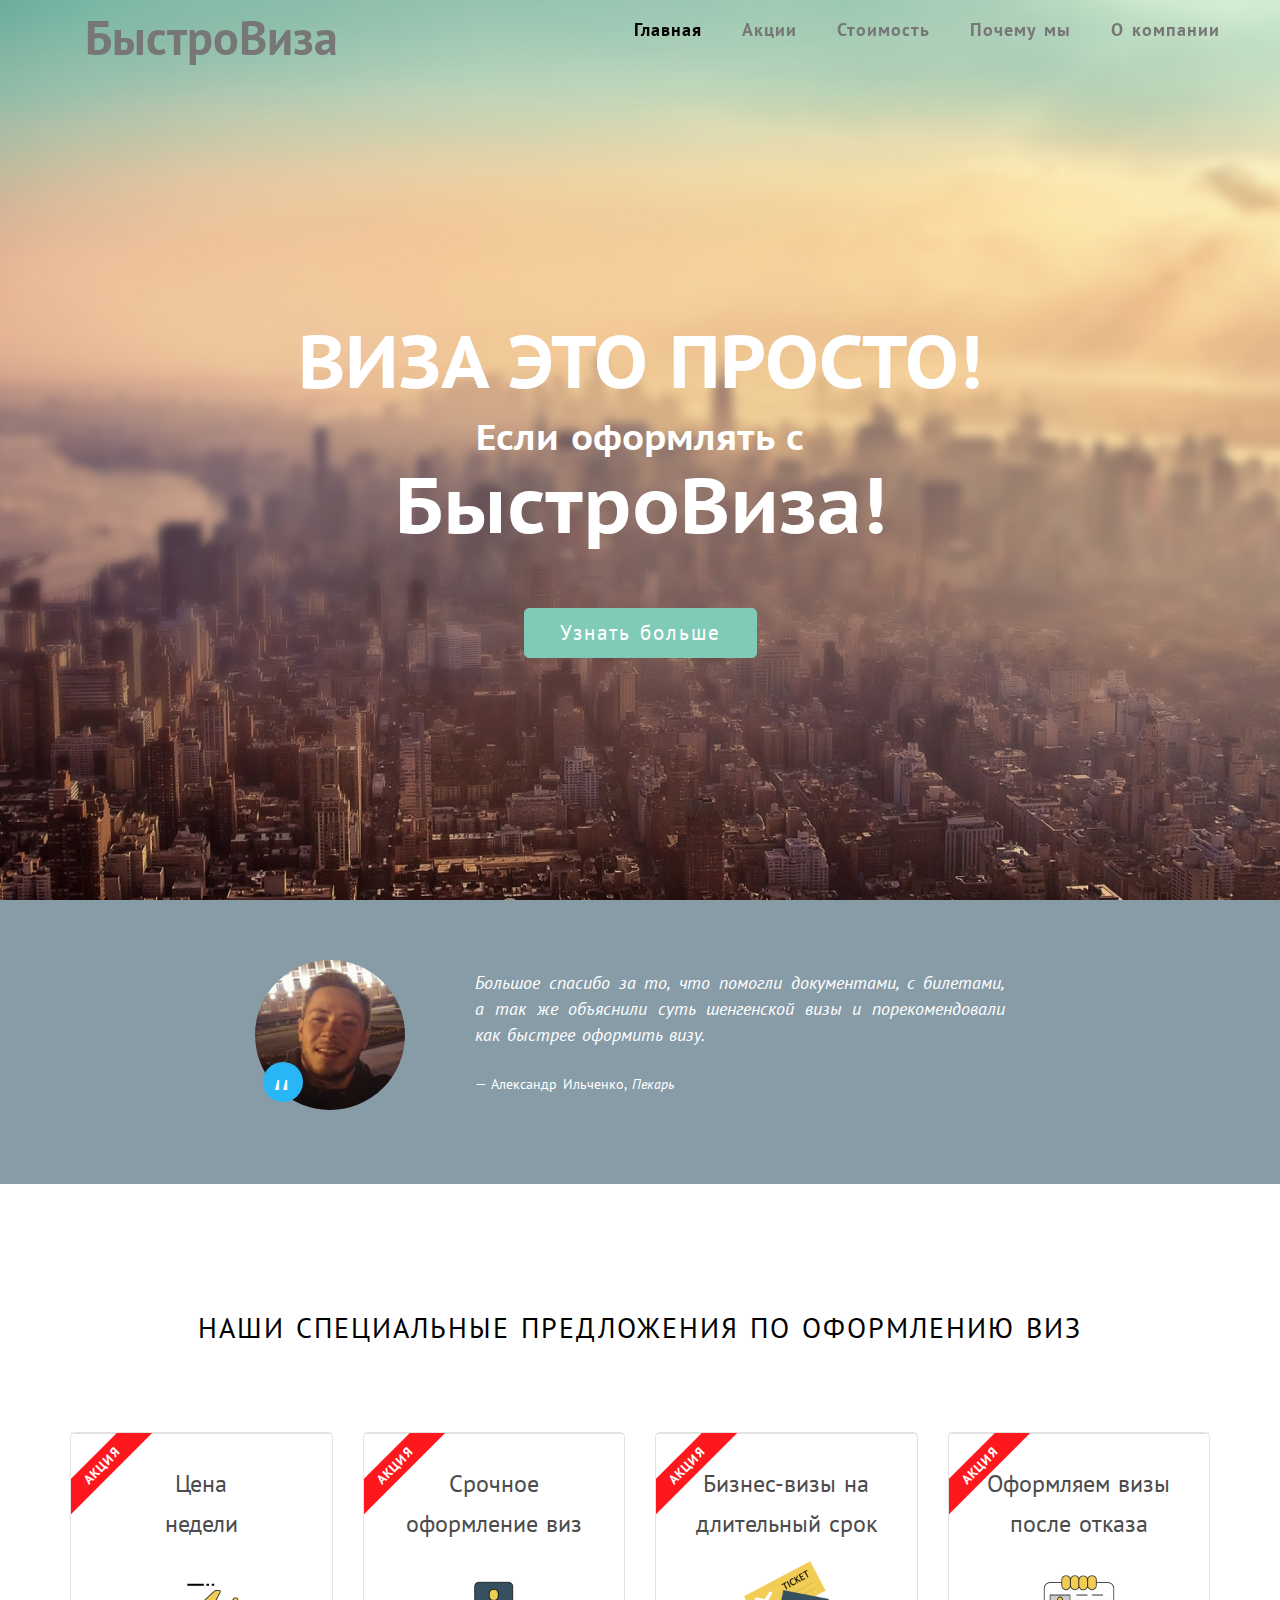
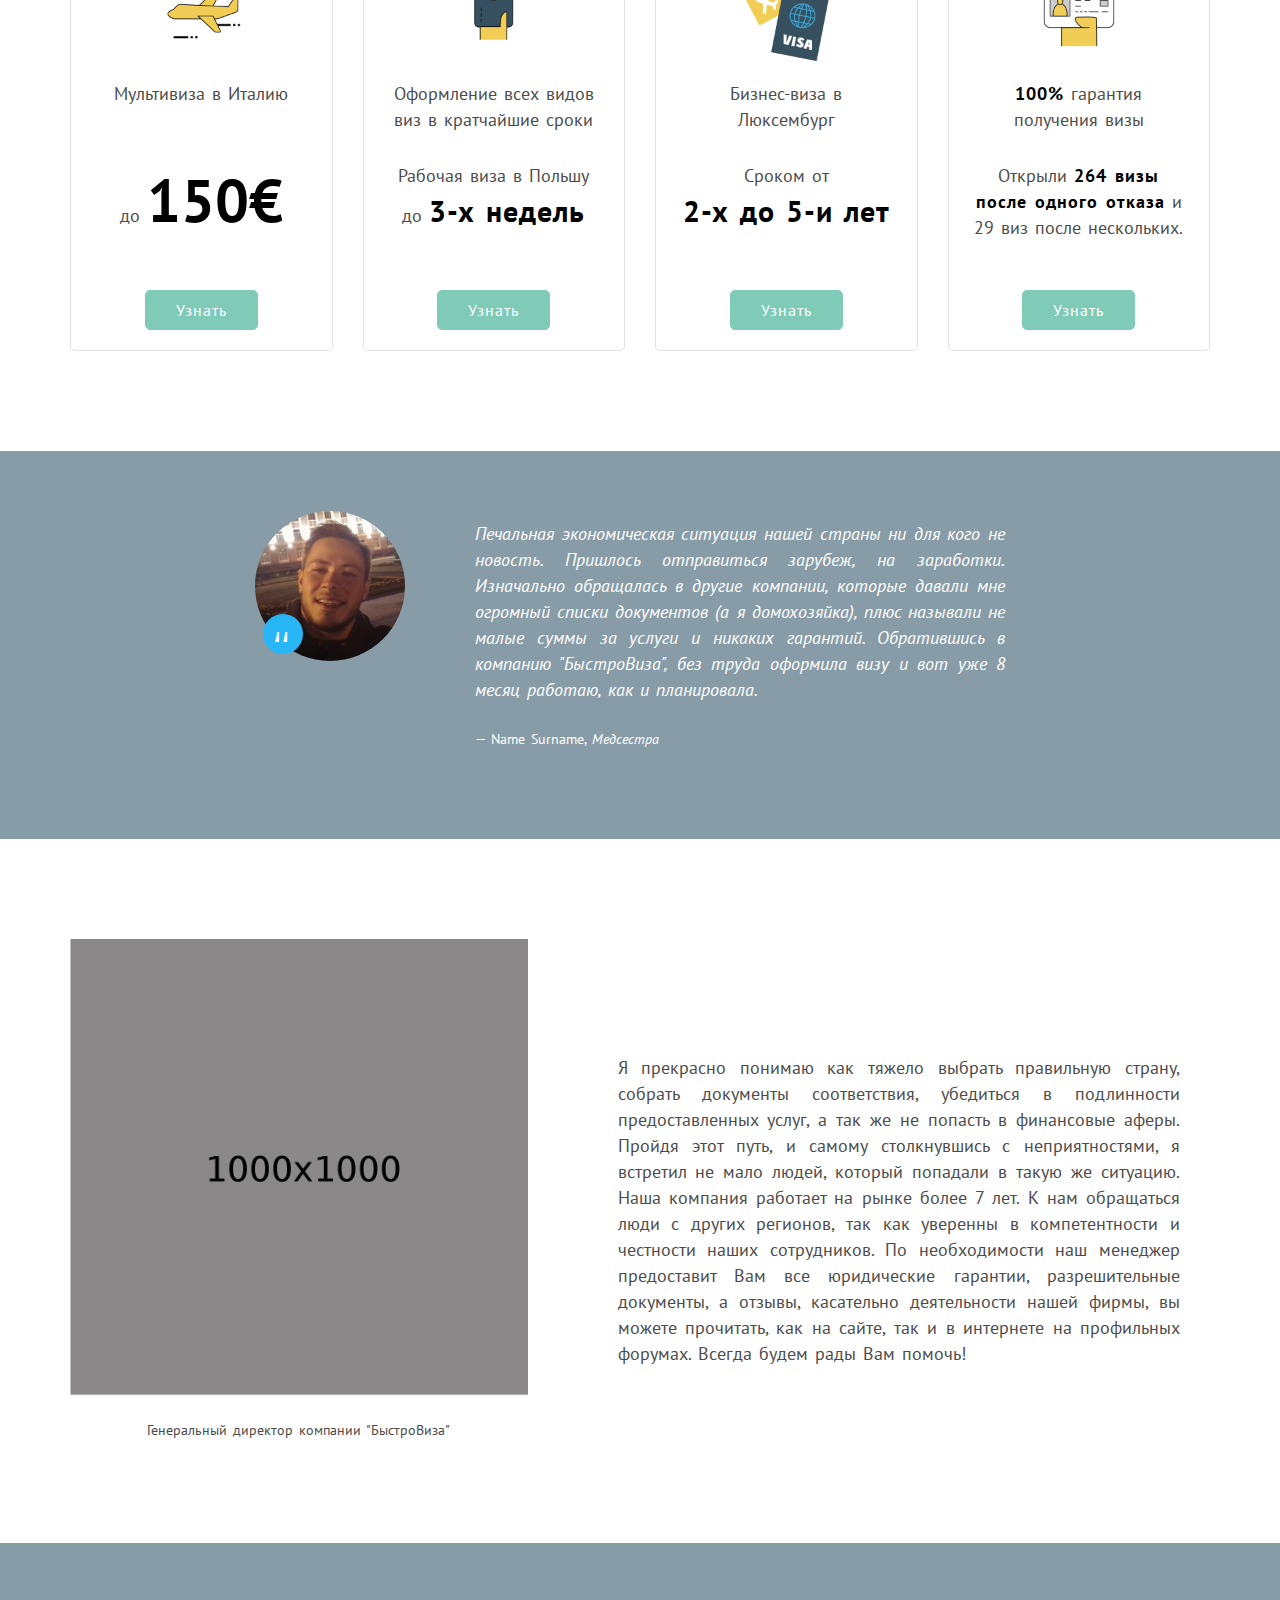
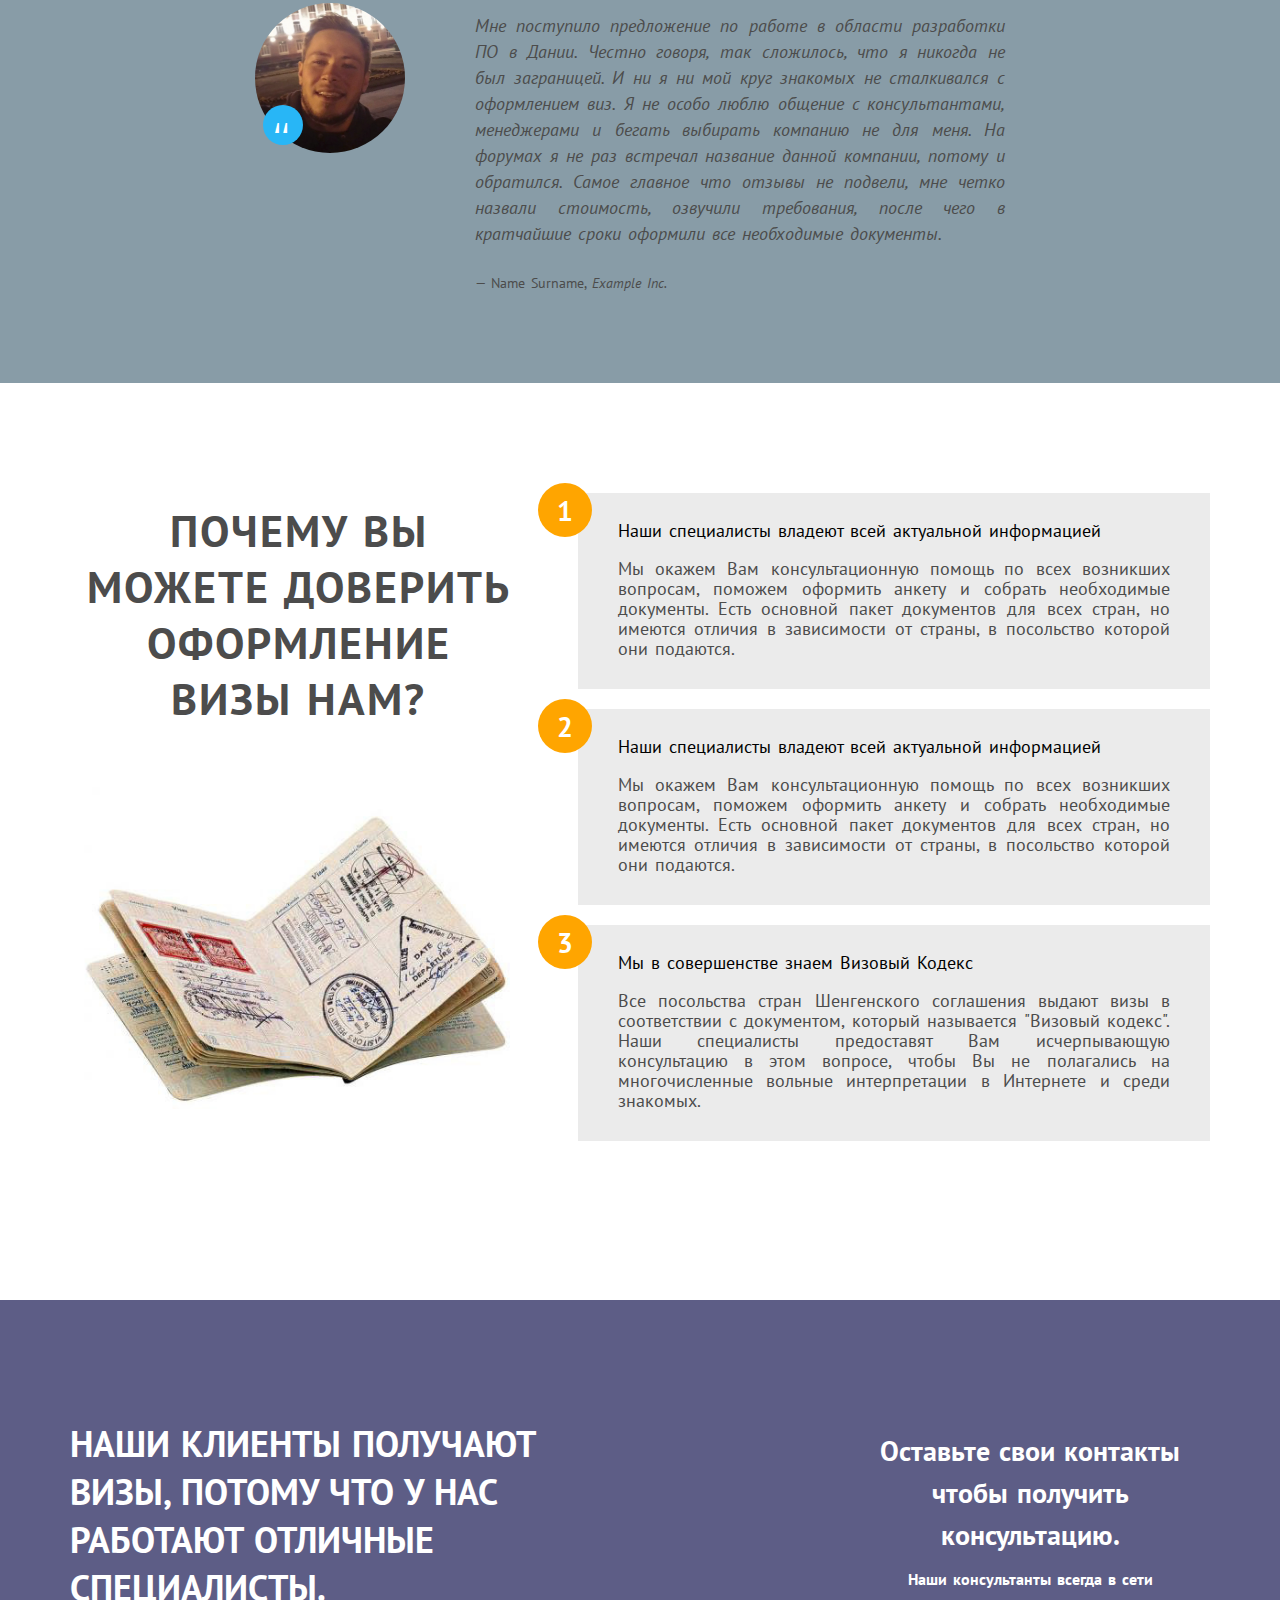
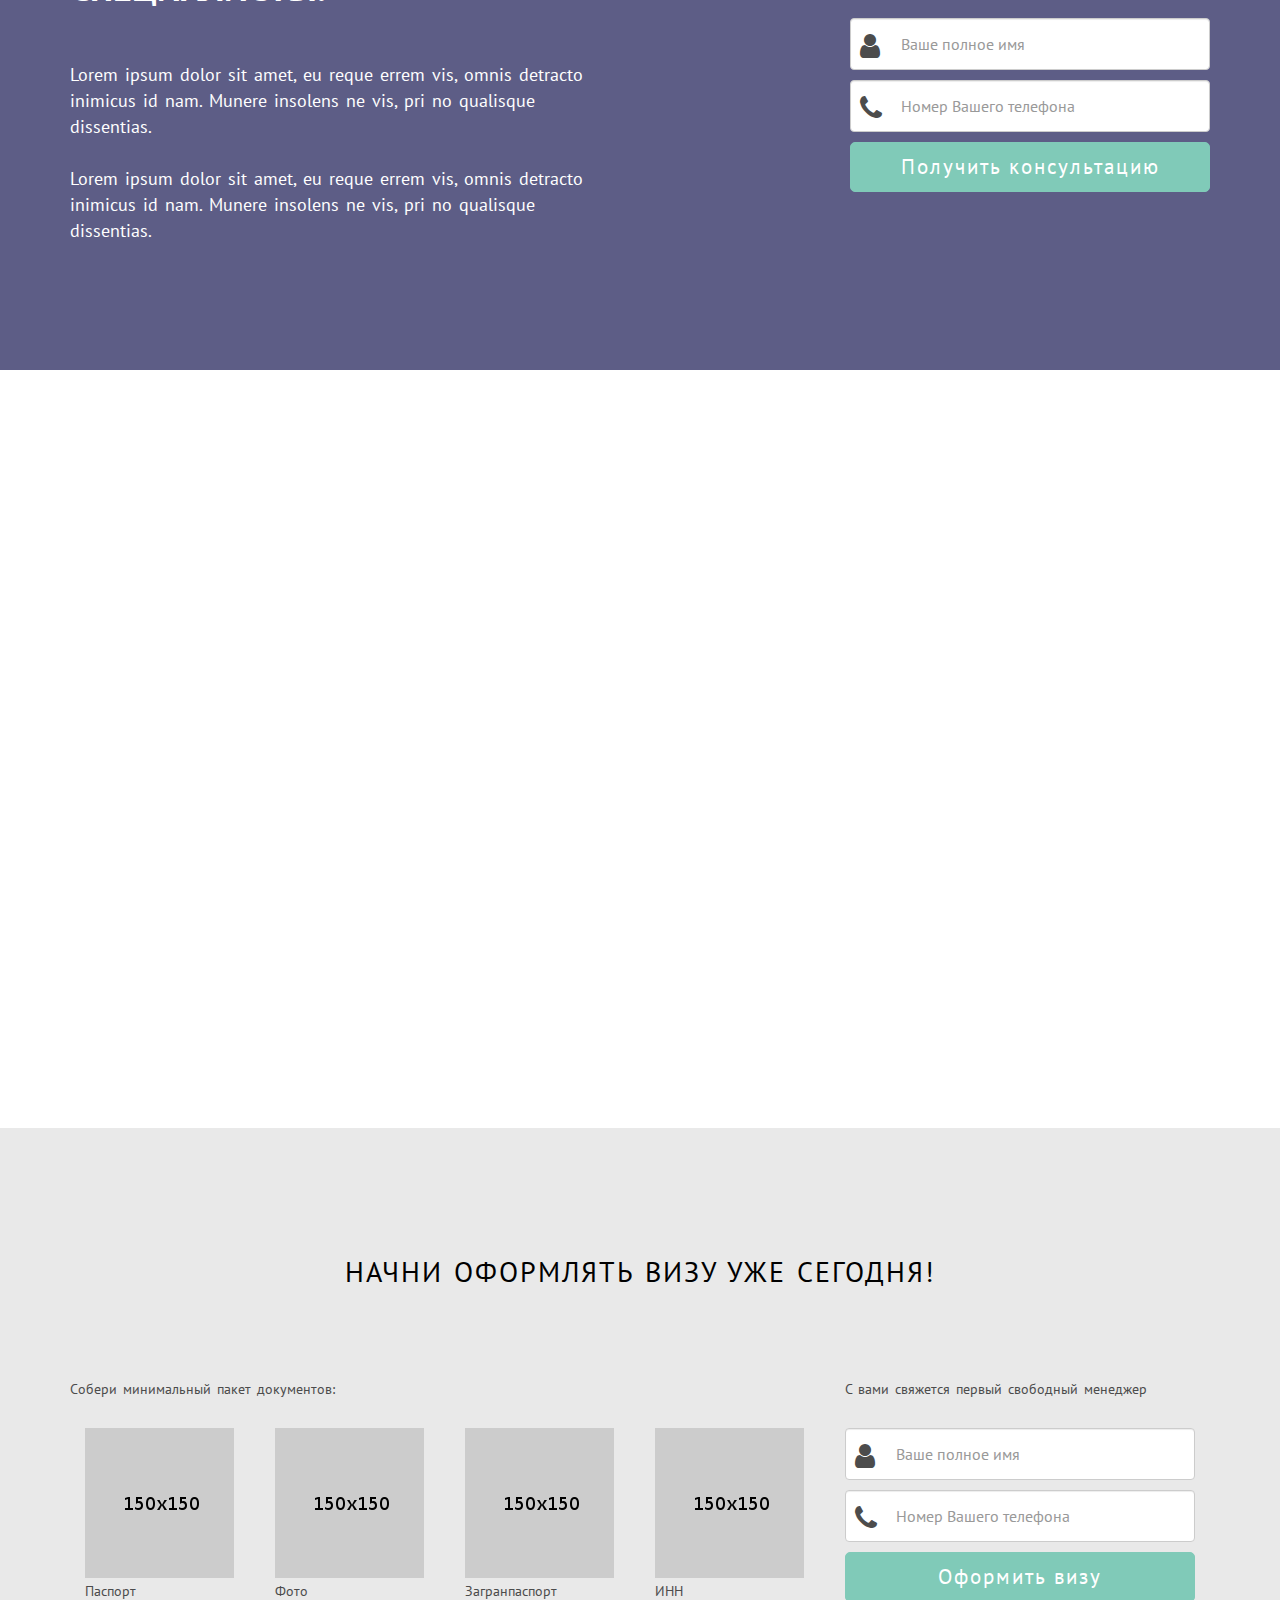
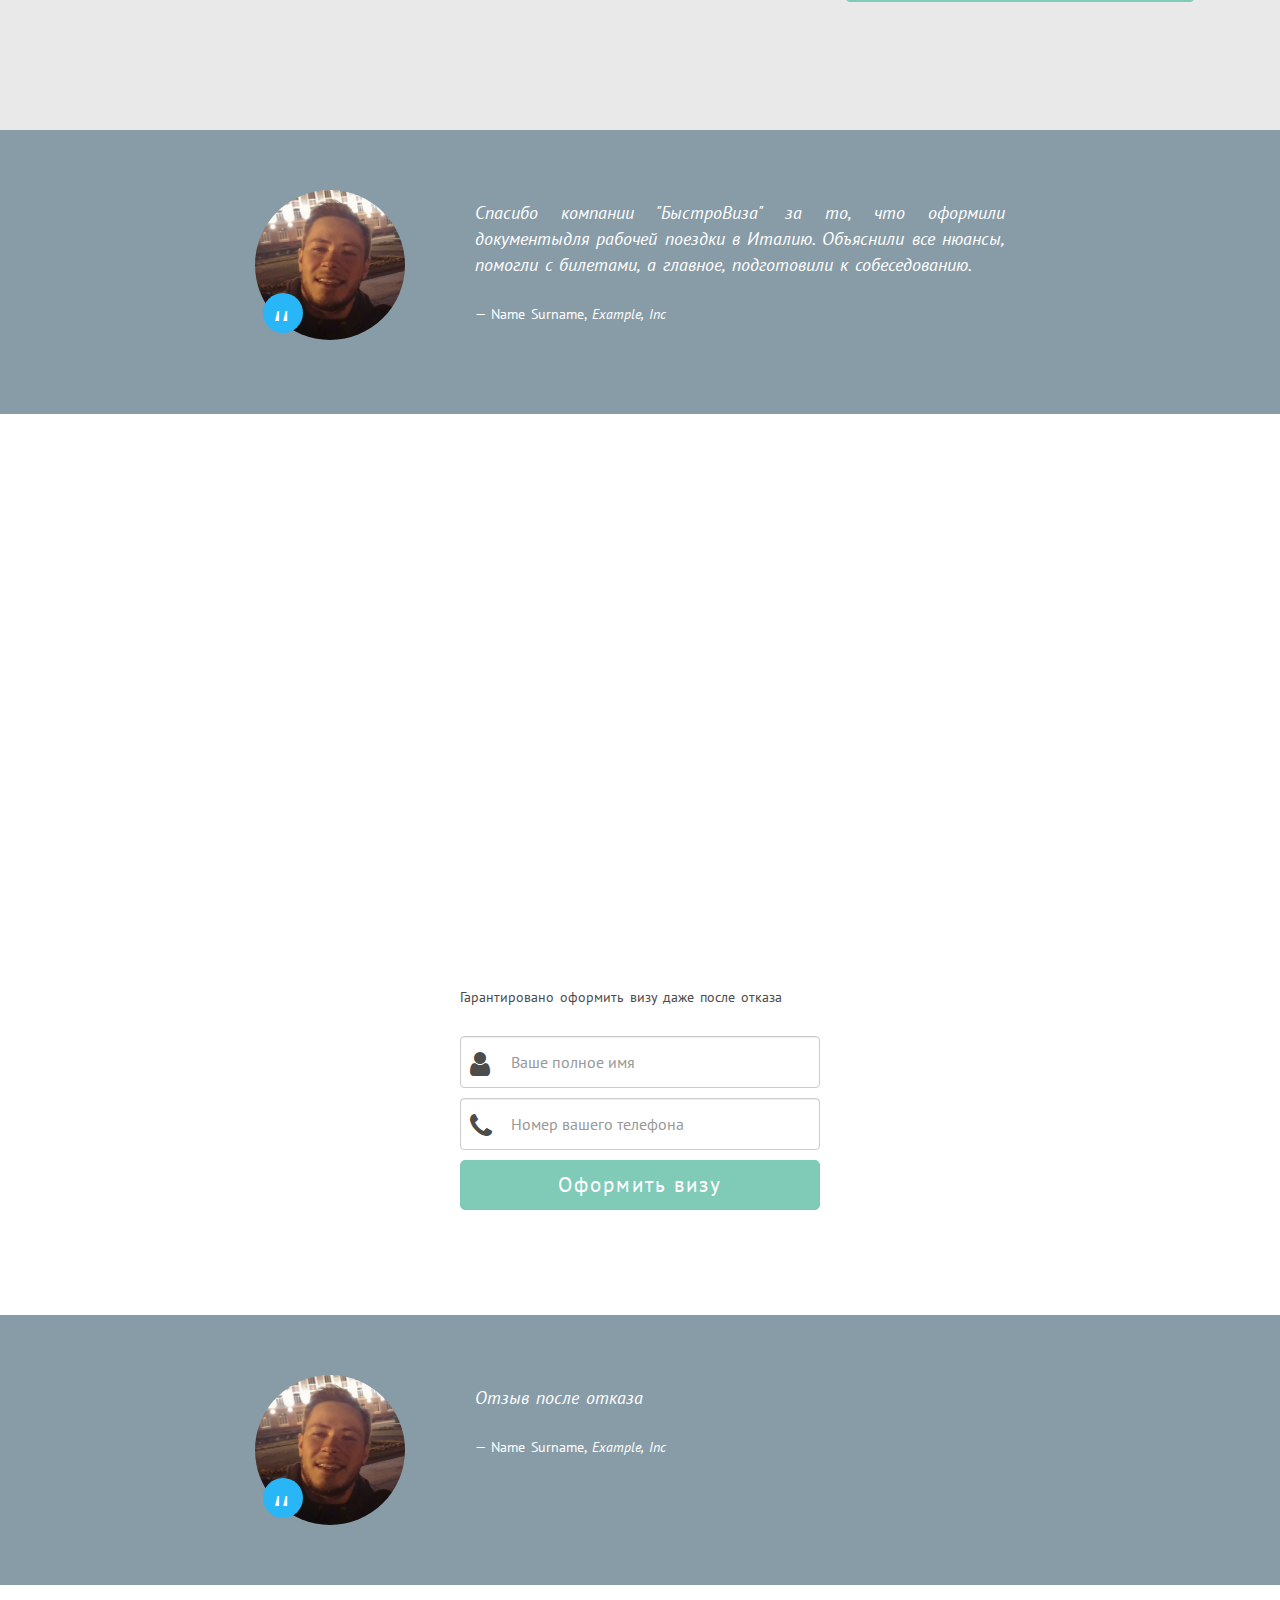
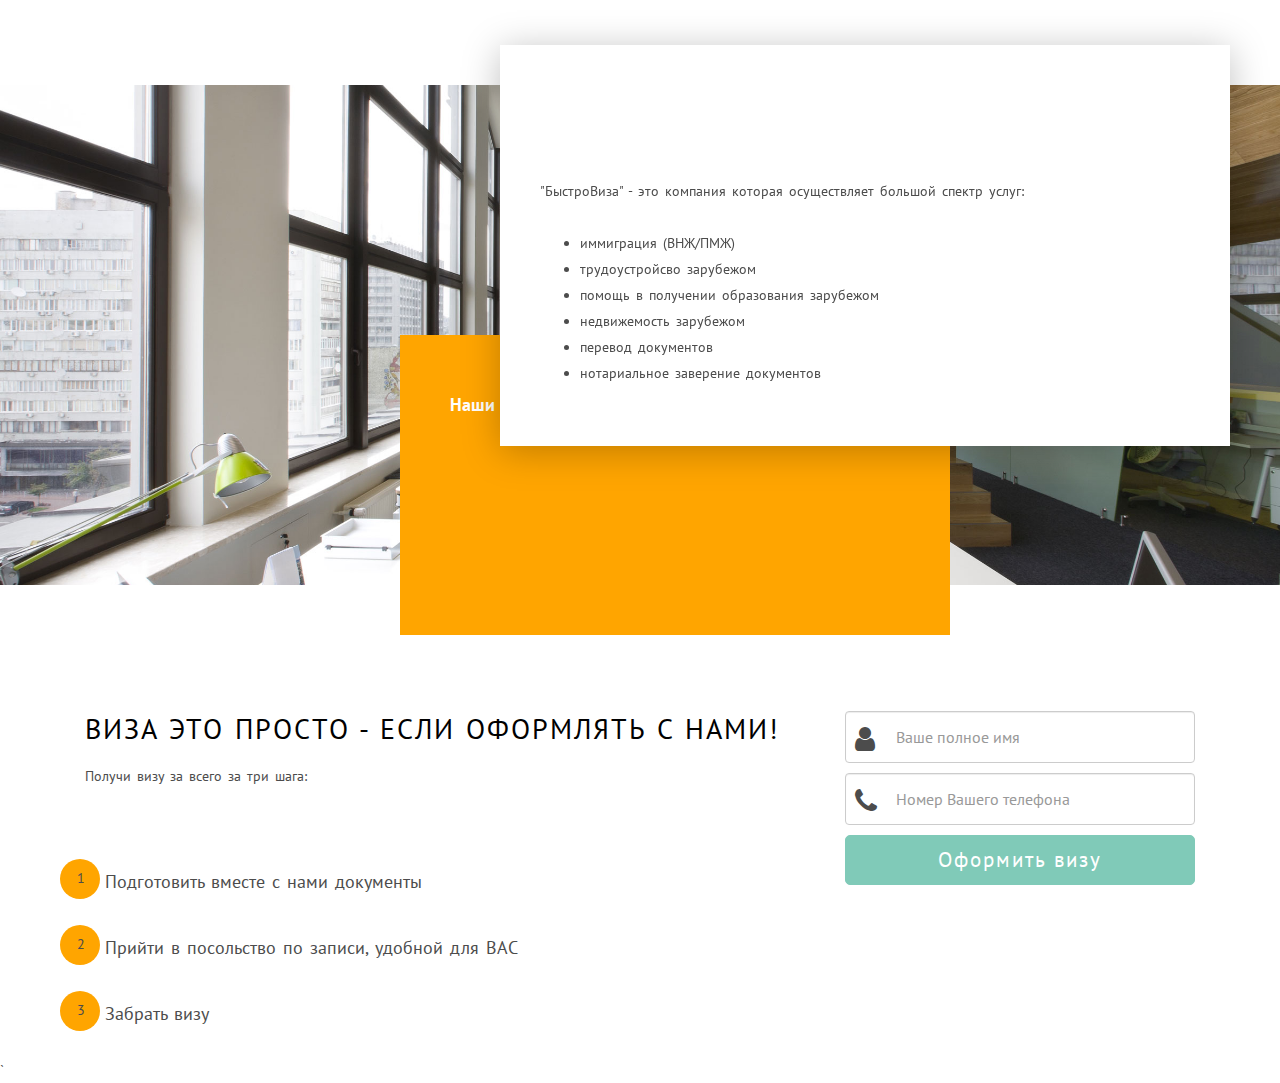
==== commit 6cb53e76: "New Main background-image" ====
--- a/index.html
+++ b/index.html
@@ -100,10 +100,12 @@
                     
                         <div class="hero-txt">
                             <p class="hero-work">Визы - Официальное Трудоустройство - ВНЖ/ПМЖ</p>
-                                <h2 class="hero-title">Виза это просто -<br>если оформлять с<br><span>БыстроВиза!</span></h2>
-                                <!--
-                                <h2 class="hero-title">Мы поможем Вам оформить визу!</h2>
-                                -->
+                            <div class="hero-title">
+                                <h2>Виза это просто!</h2>
+                                <p>
+                                    <span class="with-us">Если оформлять с</span><br><span class="brand">БыстроВиза!</span>
+                                </p>
+                            </div>
                                 <p class="hero-item">Наша компания предлагает Вам уникальную возможность оформления всех визовых документов для Вас и Ваших близких в самые быстрые сроки, даже в случае отказа и при наличии минимального пакета документов.</p>
                                 <a href="#" class="btn btn-main btn-lg" data-toggle="modal" data-target="#question">Узнать больше</a>
                         </div>
--- a/css/style.css
+++ b/css/style.css
@@ -20,9 +20,8 @@
 
 h1, h2, h3, h4, h5, h6
 {
-    color: #2c2c2c;
-    letter-spacing: 1px;
-    font-weight: 400;
+    color: #fff;
+    font-weight: 700;
 }
 
 p
@@ -65,9 +64,12 @@
 {
     color: #fff;
 /*    background-color: rgba(93,197,188,1);
-    border-color: rgba(93,197,188,1); */
+    border-color: rgba(93,197,188,1); 
     background-color: rgba(40,182,246,1);
-    border-color: rgba(40,182,246,1);
+    border-color: rgba(40,182,246,1); */
+    background-color: rgba(128,202,184,1);
+    border-color: rgba(128,202,184,1); */
+
     text-transform: uppercase;
 }
 
@@ -269,12 +271,17 @@
 /* home  */
 .home
 {
-    background-image: url(../img/jumbotron-bg.jpg); 
+    background-image: url(../img/jumbotron-bg.jpg);  
+    background-image: url(../img/jumbotron-bg1.jpg);  
+    background-image: url(../img/jumbotron-bg2.jpg);  
+    background-image: url(../img/jumbotron-bg3.jpg);  
+    background-image: url(../img/jumbotron-bg4.jpg);  
+    background-image: url(../img/jumbotron-bg5.jpg);  
     background-size: cover;
     background-position: top center;
     background-repeat: no-repeat;
     background-attachment: fixed;
-    background-color: rgba(214,222,225,1);
+    background-color: rgba(255,255,255,1);
     margin: 0;
     padding: 100px 0 60px 0;
     position: relative;
@@ -294,10 +301,7 @@
 .home .hero-txt .hero-title
 {
     font-family: 'PT Sans Caption', sans-serif;
-    color: #4c4c4c;
-    color: #fff;
-    font-size: 74px;
-    line-height: 1.2;
+    color: #fff;
     font-weight: 700;
     text-transform: uppercase;
     margin-bottom: 15px; 
@@ -305,12 +309,27 @@
     margin-bottom: 20px;
     padding-top: 20px;
     padding-bottom: 10px; 
-    text-shadow: 1px 2px #333;    
-    text-align: center;
+    text-align: center;
+}
+.home .hero-txt .hero-title h2
+{
+    font-size: 74px;
+    line-height: 1.2;
 }
 .home .hero-txt .hero-title span
 {
     text-transform: none;
+    line-height: .6;
+}
+.home .hero-txt .hero-title .with-us
+{
+    font-size: 36px;
+    line-height: 1.2;
+}
+.home .hero-txt .hero-title .brand
+{
+    font-size: 78px;
+    line-height: 1.2;
 }
 
 .home .hero-txt .hero-work
@@ -347,8 +366,9 @@
     font-size: 24px;
     font-weight: 200;
     line-height: 0.75;
-    text-shadow: 1px 1px #333;   
-    text-align: center;
+/*    text-shadow: 1px 1px #333;   */
+    text-align: center;
+    display: none;
 }
 
 .st-home-unit
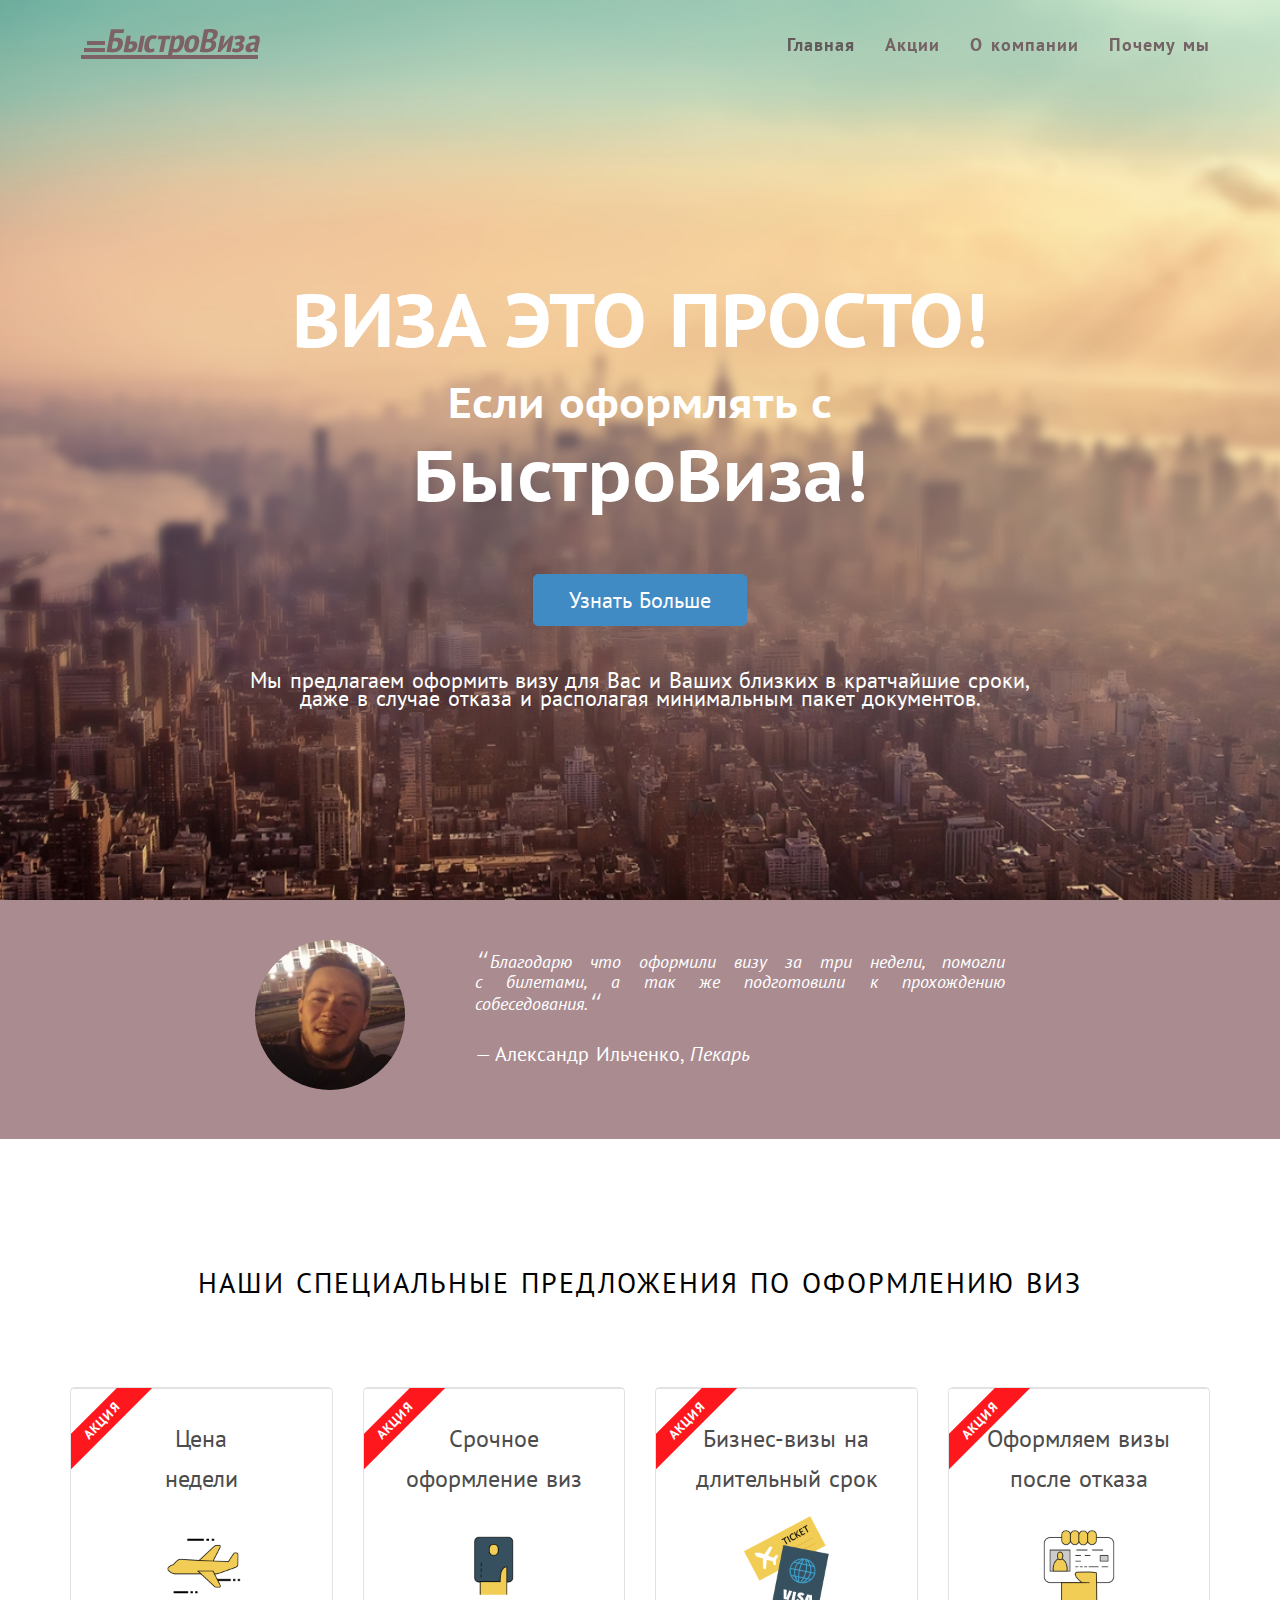
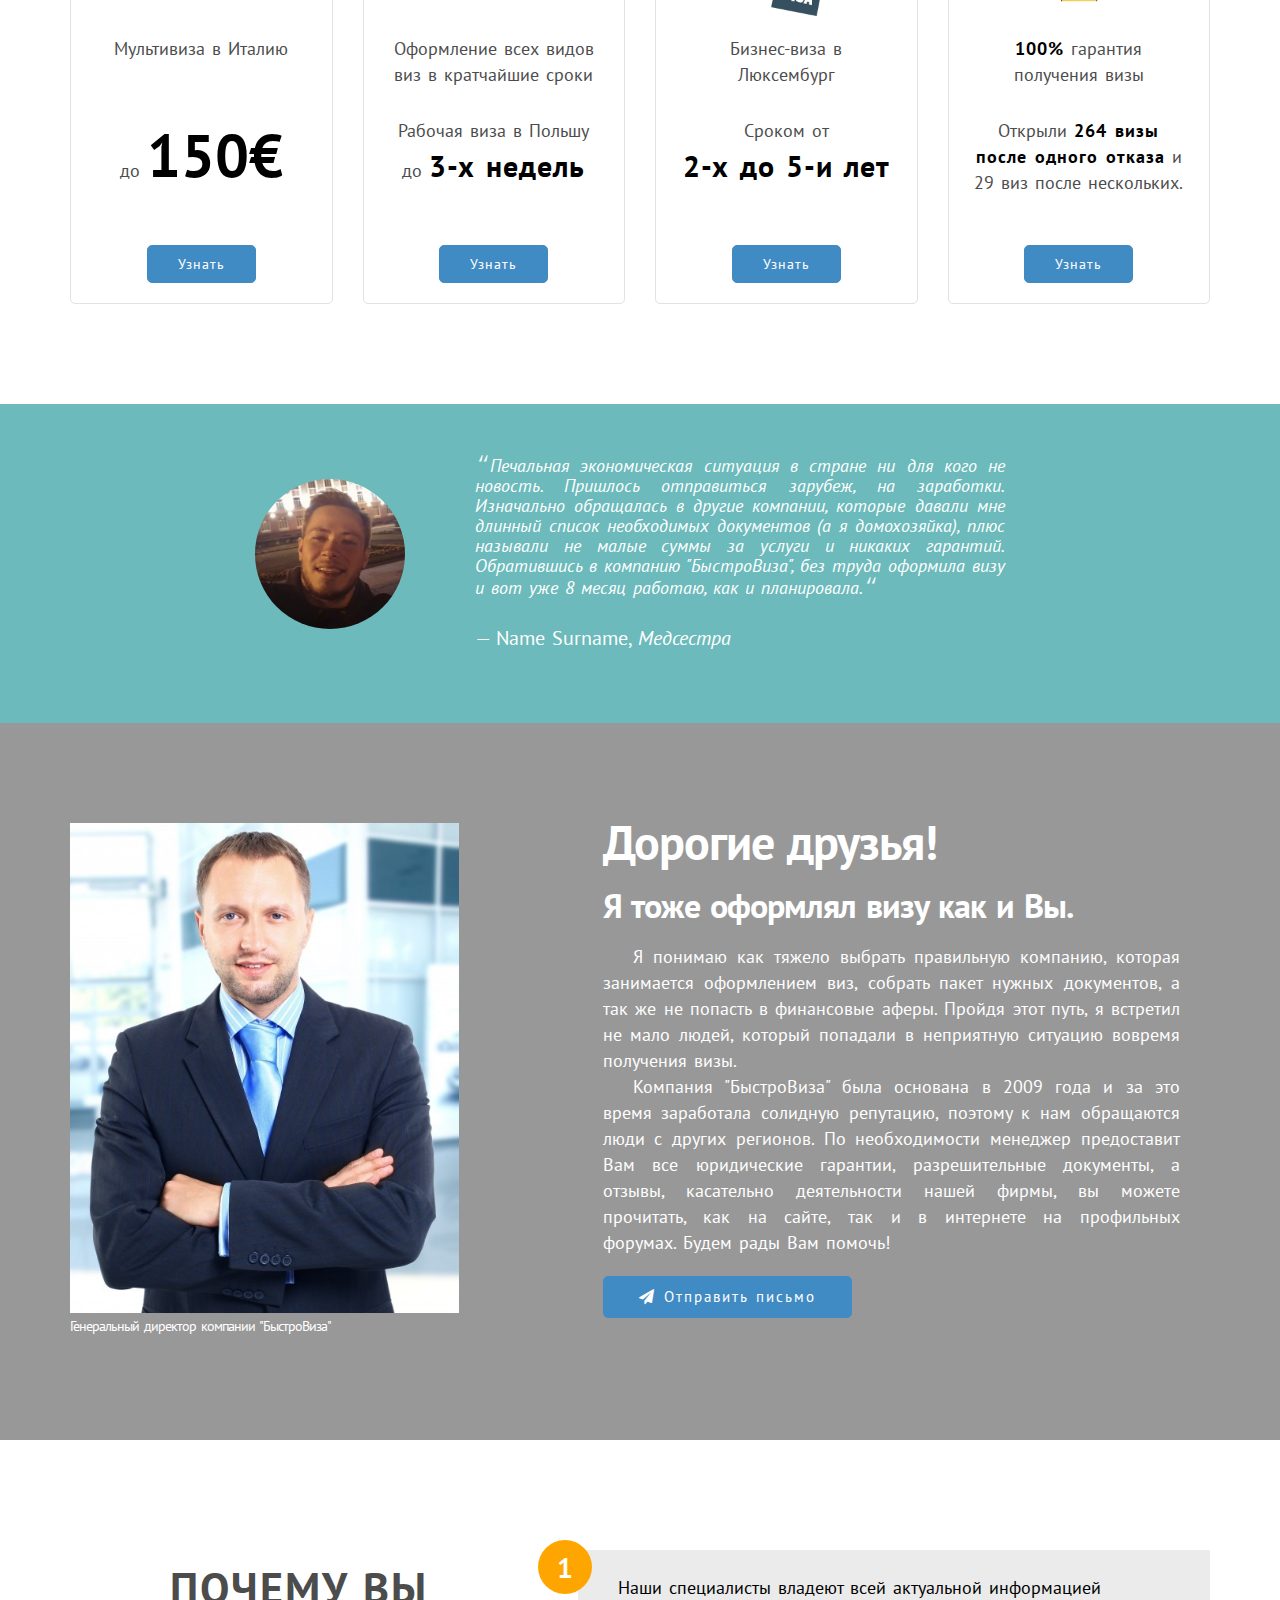
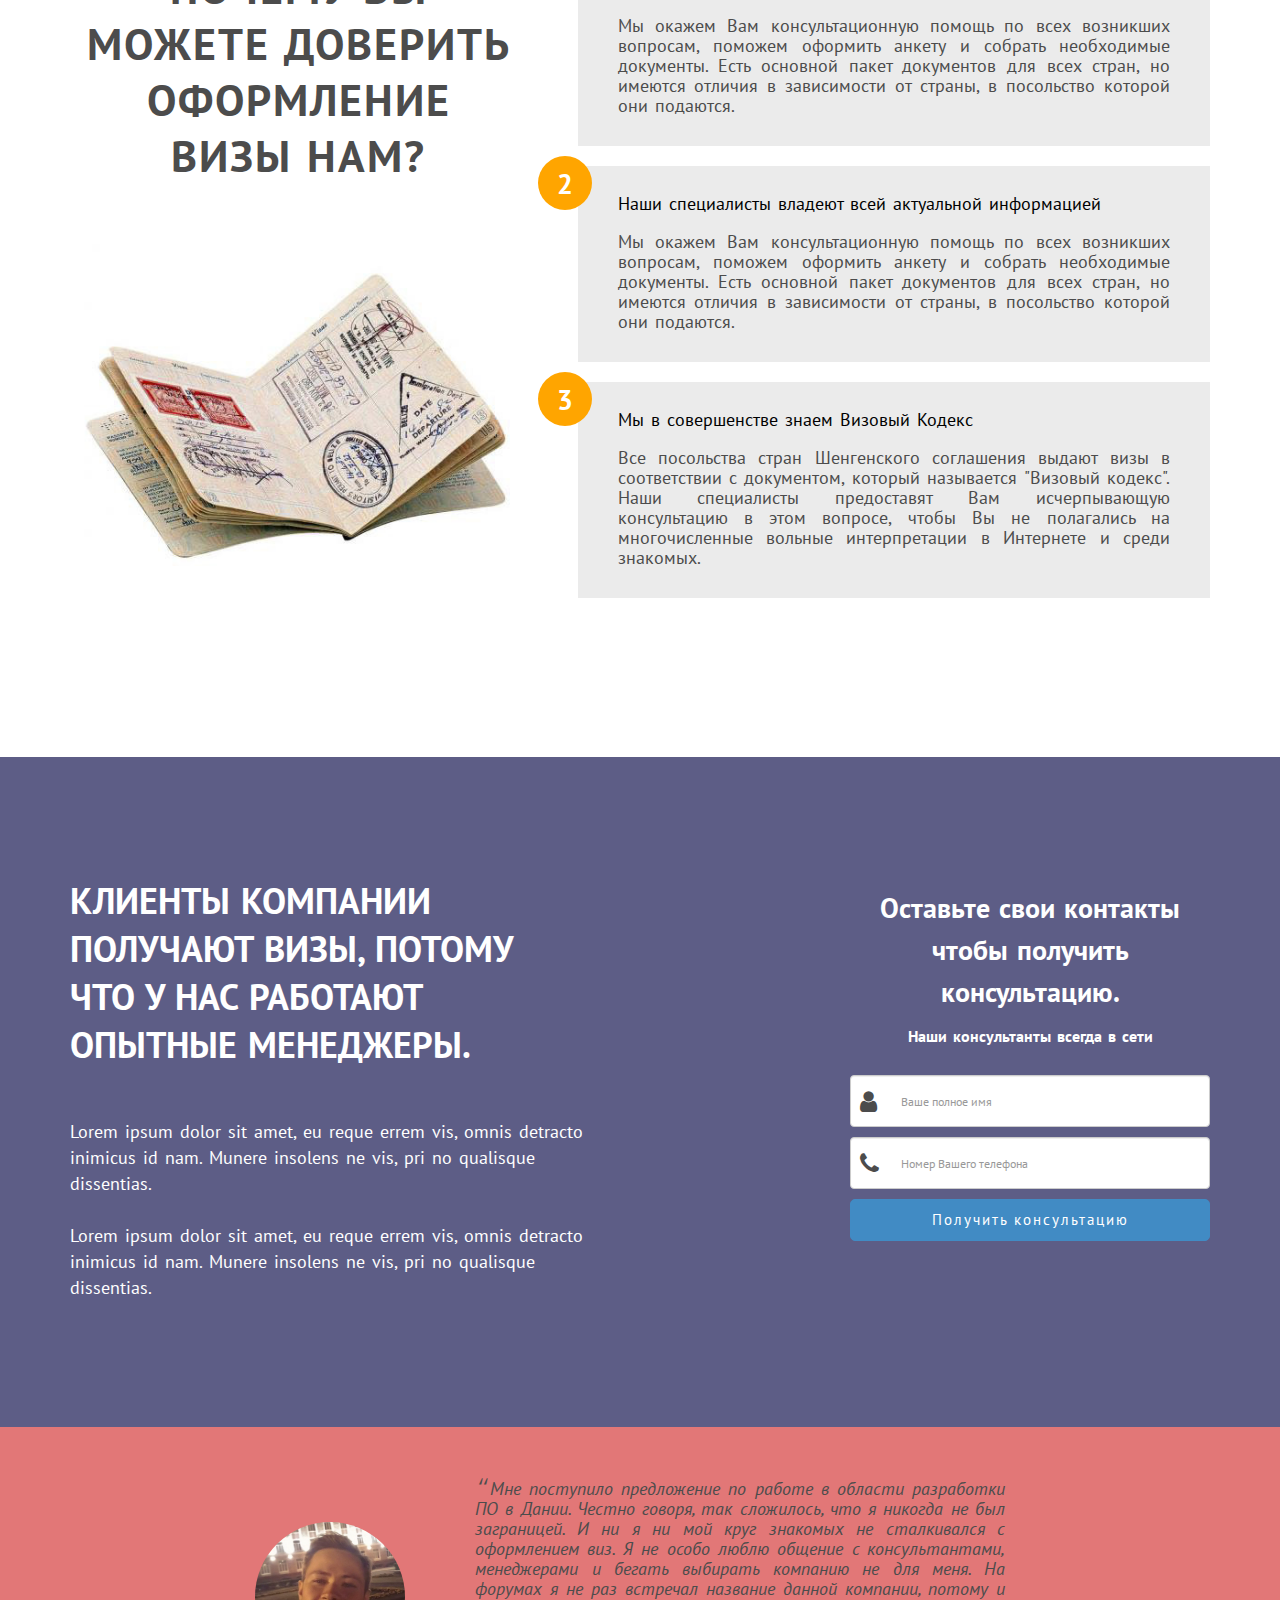
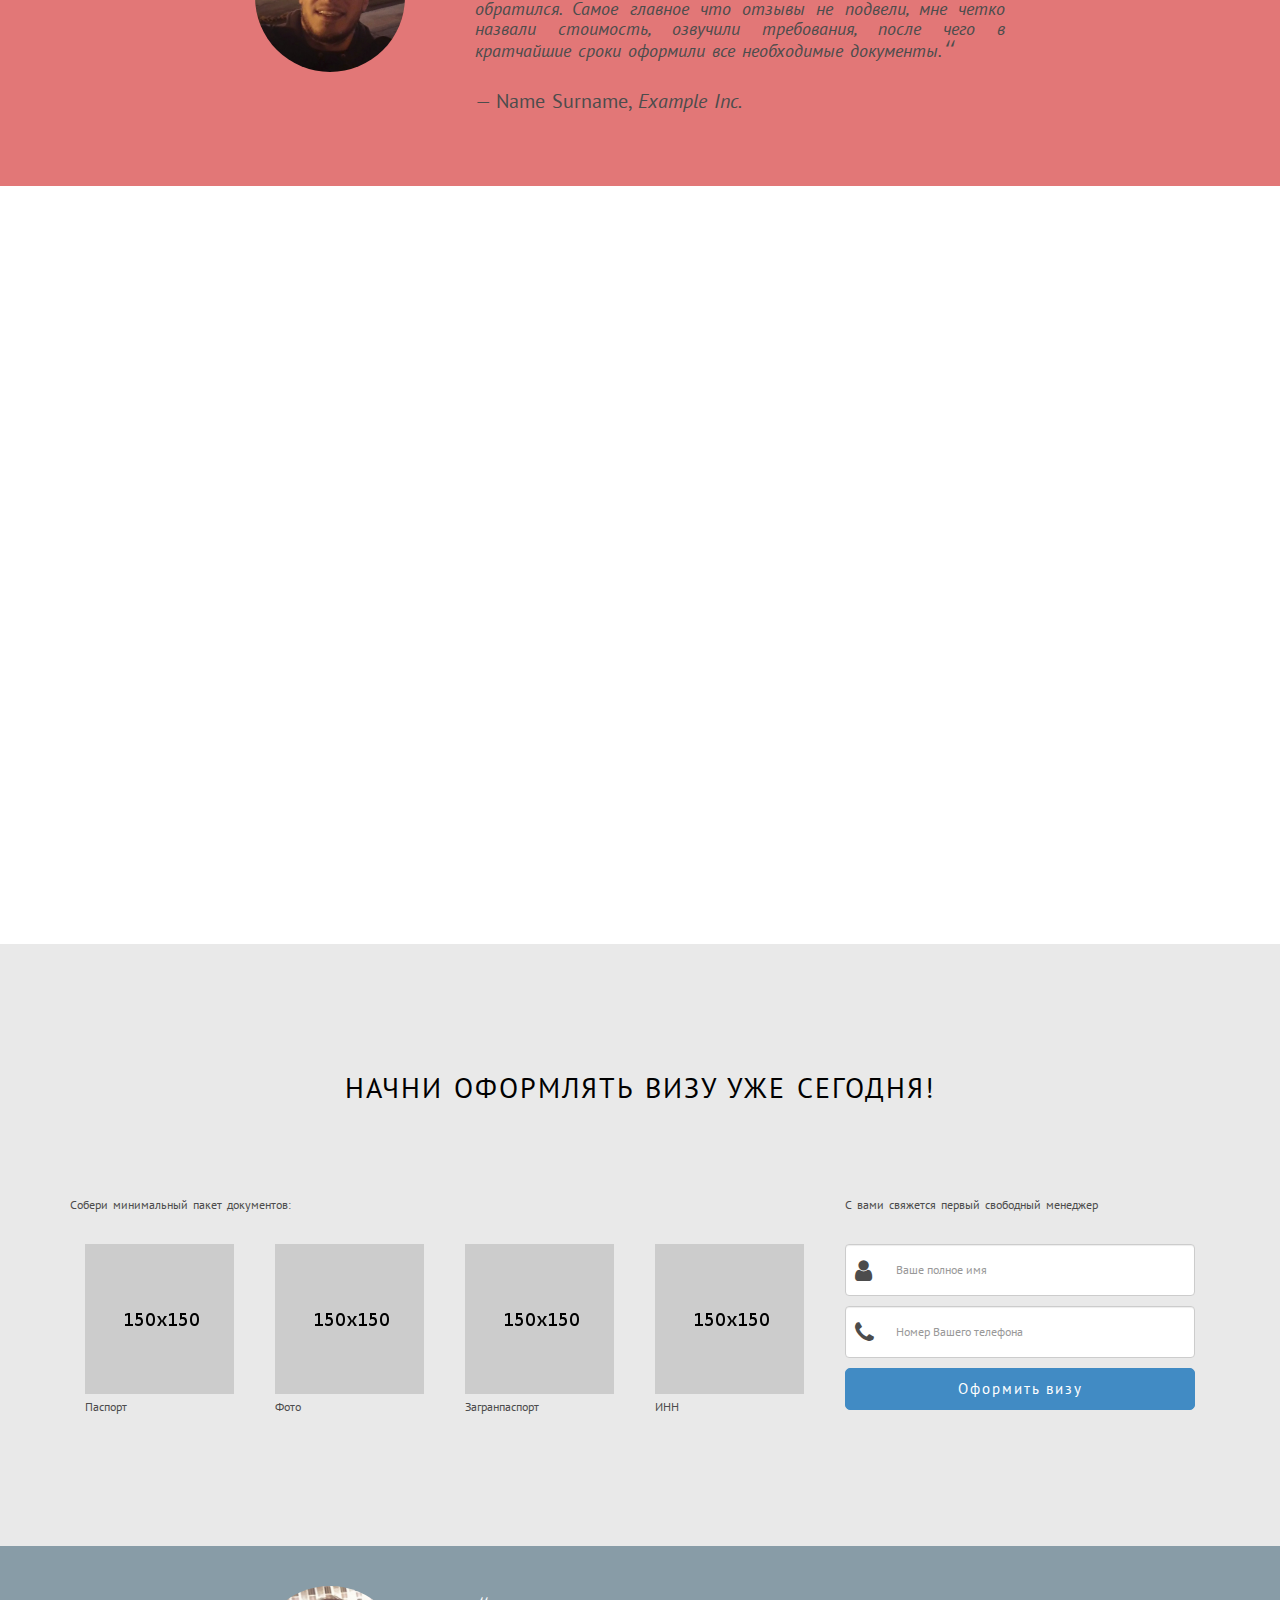
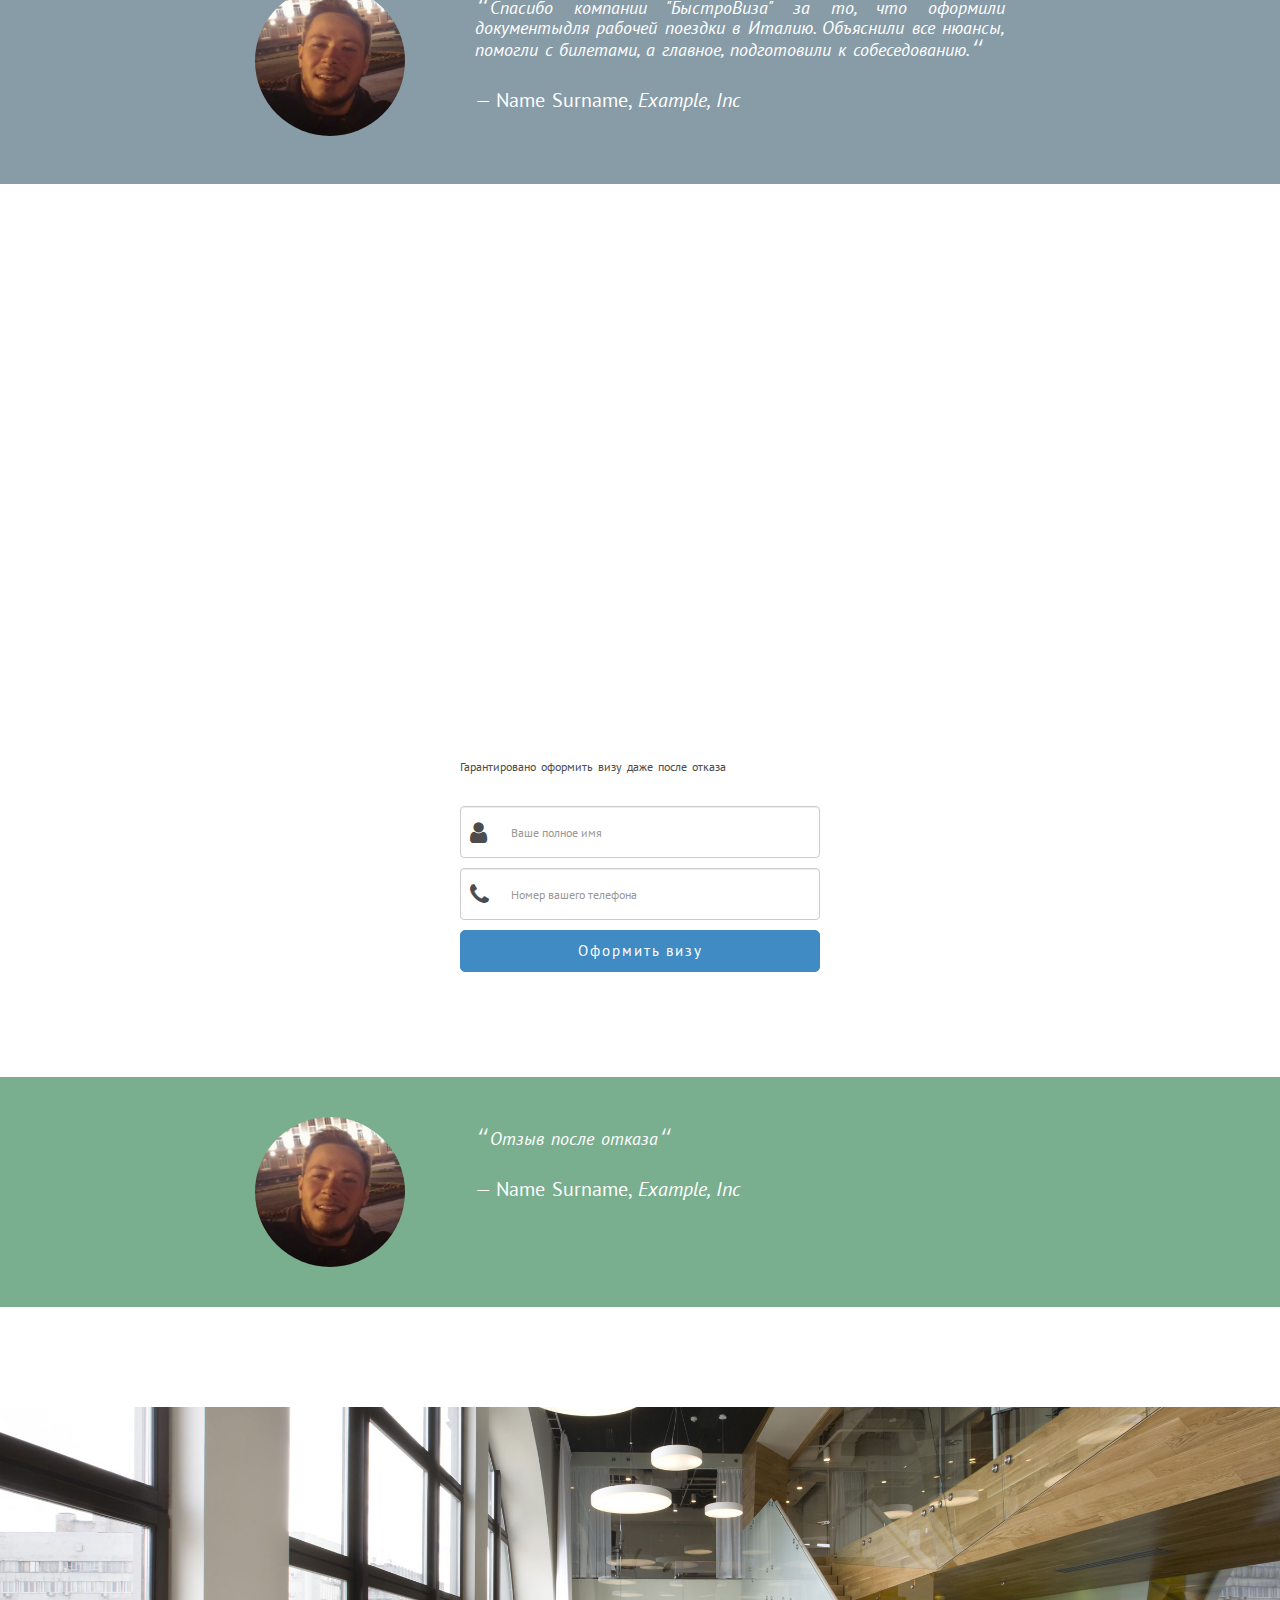
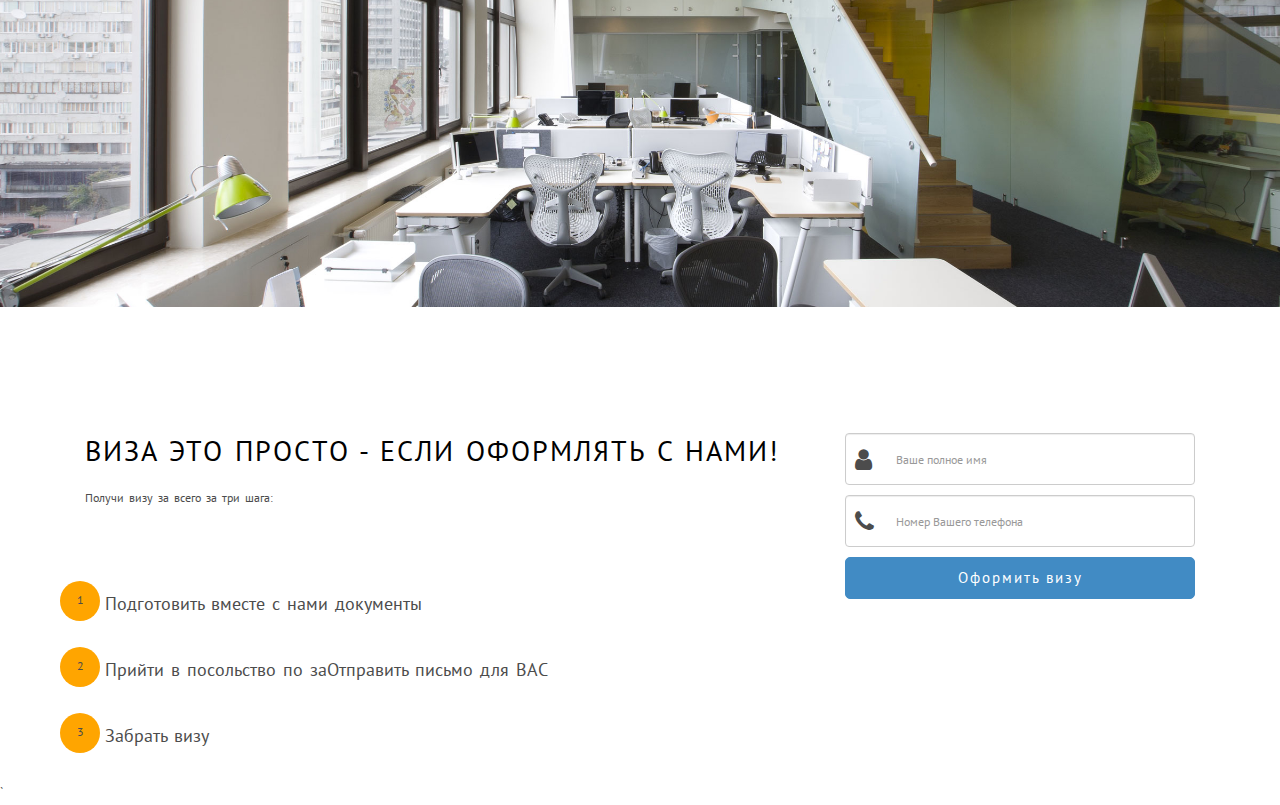
==== commit 6c22a30e: "Add flowtype.js & navbar + vertical cantering image in testimonials" ====
--- a/index.html
+++ b/index.html
@@ -44,7 +44,6 @@
     <!-- header-begin -->
     <header class="st-navbar">
         <nav class="navbar navbar-default navbar-fixed-top clearfix" role="navigation">
-            <div class="container">
                 <div class="container">
                     <!-- Brand and toggle get grouped for better mobile display -->
                     <div class="navbar-header">
@@ -53,8 +52,8 @@
                             <span class="icon-bar"></span>
                             <span class="icon-bar"></span>
                             <span class="icon-bar"></span>
-                        </button>
-                        <a class="navbar-brand" hfer="#">БыстроВиза</a>
+                        </button> 
+                        <a class="navbar-brand" hfer="#"><img class="brand-img" src="img/logo-brown.png" alt=""></a>
                     </div>
 
                     <!-- Collect the nav links, forms, and other content for toggling -->
@@ -62,10 +61,9 @@
                         <ul class="nav navbar-nav navbar-right">
                             <li class="active"><a href="#">Главная</a></li>
                             <li><a href="#">Акции</a></li>
-                            <li><a href="#">Стоимость</a></li>
+                            <li><a href="#">О компании</a></li>
                             <li><a href="#">Почему мы</a></li>
-                            <li><a href="#">О компании</a></li>
-                        </ul>
+                        </ul> 
                         <!--
                         <div class="navbar-right phones">
                             <p class="navbar-text">(555) 555-55-55</p>
@@ -84,9 +82,8 @@
                             </div>
                         </ul>
                         -->
-                    </div>
-                </div>
-            </div>
+<!--                    </div> -->
+                </div>
         </nav>
     </header>
     <!-- header-end -->
@@ -96,7 +93,7 @@
         <div class="container">
             <div class="row">
                 <div class="col-md-12">
-                    <div class="st-home-unit">
+                    <div class="st-home-unit" id="home-unit">
                     
                         <div class="hero-txt">
                             <p class="hero-work">Визы - Официальное Трудоустройство - ВНЖ/ПМЖ</p>
@@ -106,9 +103,9 @@
                                     <span class="with-us">Если оформлять с</span><br><span class="brand">БыстроВиза!</span>
                                 </p>
                             </div>
-                                <p class="hero-item">Наша компания предлагает Вам уникальную возможность оформления всех визовых документов для Вас и Ваших близких в самые быстрые сроки, даже в случае отказа и при наличии минимального пакета документов.</p>
-                                <a href="#" class="btn btn-main btn-lg" data-toggle="modal" data-target="#question">Узнать больше</a>
-                        </div>
+                                <a href="#" class="btn btn-main btn-lg btn-home">Узнать Больше</a>
+                                <p class="hero-item">Мы предлагаем оформить визу для Вас и Ваших близких в кратчайшие сроки,<br>даже в случае отказа и располагая минимальным пакет документов.</p>
+                      </div>
                    
                     </div>
                 </div>
@@ -119,7 +116,7 @@
     <!-- home-end -->
 
     <!-- testimonial-begin -->
-    <section class="testimonials">
+    <section class="testimonials light-pink">
         <div class="container">
             <div class="row">
                 <div class="testimonial">
@@ -130,7 +127,7 @@
                     </div>
                     <div class="col-md-9 col-sm-9 col-xs-12">
                         <blockquote>
-                            <p>Большое спасибо за то, что помогли документами, с билетами, а так же объяснили суть шенгенской визы и порекомендовали как быстрее оформить визу.</p>
+                            <p>Благодарю что оформили визу за три недели, помогли с билетами, а так же подготовили к прохождению собеседования.</p>
                             <footer>Александр Ильченко, <cite title="Source Title">Пекарь</cite></footer>
                         </blockquote>
                     </div>
@@ -229,7 +226,7 @@
     <!-- pricing-end -->
 
     <!-- testimonail #2 - begin -->
-    <section class="testimonials">
+    <section class="testimonials ocean">
         <div class="container">
             <div class="row">
                 <!--<div class="col-md-12">-->
@@ -241,7 +238,7 @@
                         </div>
                         <div class="col-md-9 col-sm-9 col-xs-12">
                             <blockquote>
-                                <p>Печальная экономическая ситуация нашей страны ни для кого не новость. Пришлось отправиться зарубеж, на заработки. Изначально обращалась в другие компании, которые давали мне огромный списки документов (а я домохозяйка), плюс называли не малые суммы за услуги и никаких гарантий. Обратившись в компанию "БыстроВиза", без труда оформила визу и вот уже 8 месяц работаю, как и планировала.</p>
+                                <p>Печальная экономическая ситуация в стране ни для кого не новость. Пришлось отправиться зарубеж, на заработки. Изначально обращалась в другие компании, которые давали мне длинный список необходимых документов (а я домохозяйка), плюс называли не малые суммы за услуги и никаких гарантий. Обратившись в компанию "БыстроВиза", без труда оформила визу и вот уже 8 месяц работаю, как и планировала.</p>
                                 <footer>Name Surname, <cite title="Source Title">Медсестра</cite></footer>
                             </blockquote>
                         </div>
@@ -260,38 +257,18 @@
                     <img src="photo/general.jpg" alt="" class="img-responsive">
                     <span class="center">Генеральный директор компании &quot;БыстроВиза&quot;</span>
                 </div>
-                <div class="col-md-7">
-                    <h3>Дорогие друзья!<br>Однажды я был на вашем месте.</h3>
-                    <p>Я прекрасно понимаю как тяжело выбрать правильную страну, собрать документы соответствия, убедиться в подлинности предоставленных услуг, а так же не попасть в финансовые аферы. Пройдя этот путь, и самому столкнувшись с неприятностями, я встретил не мало людей, который попадали в такую же ситуацию. Наша компания работает на рынке более 7 лет. К нам обращаться люди с других регионов, так как уверенны в компетентности и честности наших сотрудников. По необходимости наш менеджер предоставит Вам все юридические гарантии, разрешительные документы, а отзывы, касательно деятельности нашей фирмы, вы можете прочитать, как на сайте, так и в интернете на профильных форумах. Всегда будем рады Вам помочь!</p>
+                <div class="col-md-7 dear-friends">
+                    <h3>Дорогие друзья!<br><span>Я тоже оформлял визу как и Вы.</span></h3>
+                    <p>Я понимаю как тяжело выбрать правильную компанию, которая занимается оформлением виз, собрать пакет нужных документов, а так же не попасть в финансовые аферы. Пройдя этот путь, я встретил не мало людей, который попадали в неприятную ситуацию вовремя получения визы.</p>
+                    <p>Компания &quot;БыстроВиза&quot; была основана в 2009 года и за это время заработала солидную репутацию, поэтому к нам обращаются люди с других регионов. По необходимости менеджер предоставит Вам все юридические гарантии, разрешительные документы, а отзывы, касательно деятельности нашей фирмы, вы можете прочитать, как на сайте, так и в интернете на профильных форумах. Будем рады Вам помочь!</p>
+                    <a href="#" class="btn btn-main btn-lg btn-home"><i class="fa fa-paper-plane"></i> Отправить письмо</a>
                 </div>
             </div>
         </div>
     </section>
     <!-- features-decs - end -->
 
-    <!-- testimonial #3 - begin -->
-    <section class="testimonials">
-        <div class="container">
-            <div class="row">
-                <div class="col-md-12">
-                    <div class="testimonial">
-                        <div class="col-md-3 col-sm-3 col-xs-12">
-                        <div class="testimonial-img">
-                            <img src="photo/client1.jpg" alt="">
-                        </div>
-                        </div>
-                        <div class="col-md-9 col-sm-9 col-xs-12">
-                        <blockquote>
-                            <p class="black">Мне поступило предложение по работе в области разработки ПО в Дании. Честно говоря, так сложилось, что я никогда не был заграницей. И ни я ни мой круг знакомых не сталкивался с оформлением виз. Я не особо люблю общение с консультантами, менеджерами и бегать выбирать компанию не для меня. На форумах я не раз встречал название данной компании, потому и обратился. Самое главное что отзывы не подвели, мне четко назвали стоимость, озвучили требования, после чего в кратчайшие сроки оформили все необходимые документы.</p>
-                            <footer class="black">Name Surname, <cite title="Source Title">Example Inc.</cite></footer>
-                        </blockquote>
-                        </div>
-                    </div>
-                </div>  
-            </div>
-        </div>
-    </section>
-    <!-- testimonial #3 - end -->
+
     
     <!-- adventages - begin -->
     <section class="adventages">
@@ -339,7 +316,7 @@
             <div class="row">
                 <div class="col-md-6">
                     <div class="st-title st-center">
-                        <h3>Наши клиенты получают визы, потому что у нас работают отличные специалисты.</h3>
+                        <h3>Клиенты Компании получают визы, потому что у нас работают опытные менеджеры.</h3>
                         <p>Lorem ipsum dolor sit amet, eu reque errem vis, omnis detracto inimicus id nam. Munere insolens ne vis, pri no qualisque dissentias.</p>
                         <p>Lorem ipsum dolor sit amet, eu reque errem vis, omnis detracto inimicus id nam. Munere insolens ne vis, pri no qualisque dissentias.</p>
                     </div>
@@ -373,6 +350,30 @@
         </div>
     </section>
     <!-- get-consult - end -->
+
+    <!-- testimonial #3 - begin -->
+    <section class="testimonials pink">
+        <div class="container">
+            <div class="row">
+                <div class="col-md-12">
+                    <div class="testimonial">
+                        <div class="col-md-3 col-sm-3 col-xs-12">
+                        <div class="testimonial-img">
+                            <img src="photo/client1.jpg" alt="">
+                        </div>
+                        </div>
+                        <div class="col-md-9 col-sm-9 col-xs-12">
+                        <blockquote>
+                            <p class="black">Мне поступило предложение по работе в области разработки ПО в Дании. Честно говоря, так сложилось, что я никогда не был заграницей. И ни я ни мой круг знакомых не сталкивался с оформлением виз. Я не особо люблю общение с консультантами, менеджерами и бегать выбирать компанию не для меня. На форумах я не раз встречал название данной компании, потому и обратился. Самое главное что отзывы не подвели, мне четко назвали стоимость, озвучили требования, после чего в кратчайшие сроки оформили все необходимые документы.</p>
+                            <footer class="black">Name Surname, <cite title="Source Title">Example Inc.</cite></footer>
+                        </blockquote>
+                        </div>
+                    </div>
+                </div>  
+            </div>
+        </div>
+    </section>
+    <!-- testimonial #3 - end -->
 
     <!-- adventages # 2 - begin -->
     <section class="adventages">
@@ -546,7 +547,7 @@
     <!-- refusal - end -->
 
     <!-- testimonial # 4 - begin -->
-    <section class="testimonials">
+    <section class="testimonials green">
         <div class="container">
             <div class="row">
                 <div class="testimonial">
@@ -613,7 +614,7 @@
                     <div class="step">
                         <div class="step-body">
                             <blockquote>
-                                <p>Прийти в посольство по записи, удобной для ВАС</p>
+                                <p>Прийти в посольство по заОтправить письмо для ВАС</p>
                             </blockquote>
                             <div class="step-num">2</div>
                         </div>
@@ -665,6 +666,7 @@
 
 <script src="js/jquery.nicescroll.min.js"></script>
 <script src="js/wow.min.js"></script>
+<script src="js/flowtype.js"></script>
 <script src="js/script.js"></script>
 </body>
 </html>
--- a/css/style.css
+++ b/css/style.css
@@ -11,7 +11,7 @@
     font-family: 'PT Sans', sans-serif;
     color: #4c4c4c;
     font-weight: 400;
-    font-size: 14px;
+    font-size: 12px;
     line-height: 26px;
     word-spacing: 2px;
     -webkit-font-smoothing: antialiased;
@@ -44,7 +44,7 @@
 
 .btn 
 {
-    font-size:16px;
+    font-size: 1.2em;
     letter-spacing: 1px;
     border-radius: 5px;
     padding: 8px 30px;
@@ -57,32 +57,25 @@
 {
     padding: 10px 35px;
     letter-spacing: 2px;
-    font-size: 21px;
+    font-size: 1.25em;
 }
 
 .btn-main
 {
     color: #fff;
-/*    background-color: rgba(93,197,188,1);
-    border-color: rgba(93,197,188,1); 
-    background-color: rgba(40,182,246,1);
-    border-color: rgba(40,182,246,1); */
-    background-color: rgba(128,202,184,1);
-    border-color: rgba(128,202,184,1); */
-
-    text-transform: uppercase;
+
+    background-color: rgba(65,139,196,1);
+    border-color: rgba(65,139,196,1);
+
+/*    text-transform: uppercase; */
 }
 
 .btn-main:hover,
 .btn-main:focus,
 .btn-main:active
 {
-/*    
-    background-color: #33b5ac;
-    border-color: #33b5ac;
-*/
-    background-color: rgba(34,147,200,1);
-    border-color: rgba(34,147,200,1);
+    background-color: rgba(116,186,214,1);
+    border-color: rgba(116,186,214,1);
     color: #fff;
 }
 input
@@ -104,7 +97,7 @@
 }
 form .input input
 {
-    font-size: 16px;
+    font-size: 1em;
 }
 
 form .input .fa-input
@@ -130,6 +123,7 @@
 {
     margin-bottom: 70px;
 }
+
 .section-title h3
 {
     text-transform: uppercase;
@@ -169,26 +163,40 @@
     -webkit-transition: background-color 0.3s, height 0.3s;
             transition: background-color 0.3s, height 0.3s;
 }
-
+/* toggle */
+.navbar-default .navbar-toggle
+{
+    border-color: rgba(117,98,101,1);
+    border-width: 2px;
+    margin-top: 24px;
+}
+.st-navbar-mini .navbar-toggle
+{
+    margin-top: 8px;
+    border-color: #fff;
+}
 /* хэдер после прокрутки  */
 .st-navbar-mini .navbar-default
 {
-/*    background-color: rgba(40, 40, 40, 0.95); */
-/*    background-color: rgba(60,60,60,0.95); */
-    background-color: rgba(54,71,79,0.95);
+    background-color: rgba(54,71,79,1);
     height: 60px;
 }
 
 .st-navbar-mini .navbar-default .navbar-brand
 {
     padding: 20px 15px;
-    font-size: 32px;
-    color: #fff;
-}
-
+    font-size: 2em;
+    color: #fff;
+}
+.st-navbar-mini .navbar-default .navbar-brand img
+{
+/*    height: 24px; */
+}
 .st-navbar-mini .navbar-default .navbar-nav>li>a
 {
     color: #fff;
+    padding-top: 20px;
+    padding-bottom: 20px;
 }
 
 .st-navbar-mini .navbar-default .navbar-nav>li.active>a,
@@ -197,16 +205,16 @@
 .st-navbar-mini .navbar-default .navbar-nav>li.active a:active
 {
     color: #fff;
-/*    background-color: rgba(0,0,0,0.5); */
     background-color: rgba(33,44,49,.95);
+    padding: 20px 15px 20px 15px;
 }
 
 .st-navbar-mini .navbar-default .navbar-nav>li>a:hover,
 .st-navbar-mini .navbar-default .navbar-nav>li>a:focus
 {
     color: #fff;
-/*    background-color: rgba(0,0,0,0.5); */
     background-color: rgba(33,44,49,.95);
+    padding: 20px 15px 20px 15px;
 }
 
 .st-navbar-mini .navbar-default .navbar-brand:focus,
@@ -216,19 +224,22 @@
 }
 
 /* logo */
+.navbar-default .navbar-brand
+{
+    color: rgba(117,98,101,1);
+}
 .navbar-brand
 {
-    font-size: 48px;
-    font-weight: 800;
     height: auto;
     padding: 27px 15px;
     -webkit-transition: padding 0.3s;
             transition: padding 0.3s;
+    font-style: italic;
 }
 
 .navbar-brand img
 {
-    height: 48px;
+/*    height: 36px;*/
     -webkit-transition: height 0.3s;
             transition: height 0.3s;
 }
@@ -236,22 +247,22 @@
 .navbar-default .navbar-brand:focus,
 .navbar-default .navbar-brand:hover
 {
-    color: #777;
+    color: rgba(117,98,101,1);
 }
 /* navigation */
 .navbar-nav>li>a
 {
-    font-size: 18px;
-    font-weight: 600;
+    font-size: 1.5em;
+    font-weight: 700;
     letter-spacing: 1px;
-    padding: 20px 20px 20px 20px;
+    padding: 35px 15px 45px 15px;
     -webkit-transition: color 0.3s, background-color 0.3s, padding 0.3s;
             transition: color 0.3s, background-color 0.3s, padding 0.3s;
 }
 
 .navbar-default .navbar-nav>li>a
 {
-    color: #777;
+    color: rgba(117,98,101,1);
 }
 
 .navbar-default .navbar-nav>li.active>a,
@@ -259,31 +270,33 @@
 .navbar-default .navbar-nav>li.active a:focus,
 .navbar-default .navbar-nav>li.active a:active
 {
-    color: #000;
     background-color: rgba(0,0,0,0);
 }
 
 .navbar-default .navbar-nav>li>a:hover,
 .navbar-default .navbar-nav>li>a:focus
 {
-    color: #000;
+    color: #fff;
+}
+
+.navbar-default .navbar-nav>.active>a,
+.navbar-default .navbar-nav>.active>a:focus, 
+.navbar-default .navbar-nav>.active>a:hover
+{
+    color: rgba(97,89,90,1);
+
 }
 /* home  */
 .home
 {
-    background-image: url(../img/jumbotron-bg.jpg);  
-    background-image: url(../img/jumbotron-bg1.jpg);  
-    background-image: url(../img/jumbotron-bg2.jpg);  
-    background-image: url(../img/jumbotron-bg3.jpg);  
-    background-image: url(../img/jumbotron-bg4.jpg);  
-    background-image: url(../img/jumbotron-bg5.jpg);  
+    background-image: url(../img/jumbotron-bg.png);  
     background-size: cover;
     background-position: top center;
     background-repeat: no-repeat;
     background-attachment: fixed;
     background-color: rgba(255,255,255,1);
     margin: 0;
-    padding: 100px 0 60px 0;
+    padding: 100px 0 40px 0;
     position: relative;
 }
 
@@ -296,6 +309,16 @@
 {
     color: #151515;
     text-align: center;
+}
+
+.home .hero-txt .btn-home
+{
+    font-size: .7em;
+    letter-spacing: 0;
+}
+
+.home .hero-txt .btn-home:hover
+{
 }
 
 .home .hero-txt .hero-title
@@ -305,7 +328,7 @@
     font-weight: 700;
     text-transform: uppercase;
     margin-bottom: 15px; 
-    margin-top: 50px; 
+    margin-top: 0px; 
     margin-bottom: 20px;
     padding-top: 20px;
     padding-bottom: 10px; 
@@ -313,7 +336,7 @@
 }
 .home .hero-txt .hero-title h2
 {
-    font-size: 74px;
+    font-size: 2.35em;
     line-height: 1.2;
 }
 .home .hero-txt .hero-title span
@@ -323,12 +346,12 @@
 }
 .home .hero-txt .hero-title .with-us
 {
-    font-size: 36px;
-    line-height: 1.2;
+    font-size: 1.3em;
+    line-height: 1.4;
 }
 .home .hero-txt .hero-title .brand
 {
-    font-size: 78px;
+    font-size: 2.24em;
     line-height: 1.2;
 }
 
@@ -363,12 +386,11 @@
     margin: 20px auto; 
     color: #fff;
     padding: 20px 0; 
-    font-size: 24px;
+    font-size: .7em;
     font-weight: 200;
-    line-height: 0.75;
+    line-height: 0.8;
 /*    text-shadow: 1px 1px #333;   */
     text-align: center;
-    display: none;
 }
 
 .st-home-unit
@@ -468,7 +490,7 @@
 /* testimonials */
 .testimonials
 {
-    padding: 60px 0;
+    padding: 40px 0;
     background-color: #889ca7;
     color: #fff;
 }
@@ -485,31 +507,6 @@
     margin-right: 30px;
     position: relative;
 }
-
-.testimonial .testimonial-img:after
-{
-    content: '';
-    display: block;
-    width: 40px;
-    height: 40px;
-    border-radius: 40px;
-    background-color: rgba(40,182,246,1);
-    position: absolute;
-    bottom: 5%;
-    left: 5%;
-}
-
-.testimonial .testimonial-img:before
-{
-    font-family: 'Tenor Sans', sans-serif;
-    content: '\201C';
-    font-size: 40px;
-    position: absolute;
-    bottom: 1%;
-    left: 12%;
-    z-index: 99;
-}
-
 .testimonial .testimonial-img img
 {
     border-radius: 50%;
@@ -523,11 +520,29 @@
 
 .testimonial blockquote p
 {
+    font-family: 'PT Sans';
+    font-size: 18px;
+    line-height: 20px;
     font-style: italic;
     font-weight: 300;
     text-align: justify;
 }
 
+
+.testimonial blockquote p:after,
+.testimonial blockquote p:before
+{
+    font-family: 'Tenor Sans', sans-serif;
+    content: '\201C';
+    font-size: 24px;
+    padding-right: 5px;
+}
+
+
+.testimonial blockquote footer
+{
+    font-size: 20px;
+}
 .testimonial blockquote footer,
 .testimonial blockquote small,
 .testimonial blockquote .small
@@ -539,31 +554,40 @@
 {
     color: #4c4c4c;
 }
+
+.testimonial-bg-1
+{
+}
 /* colors */
 .orange
 {
+
     background-color: rgba(212,90,46,1); 
 }
+.light-pink
+{
+    background-color: rgba(170,139,144,1);
+}
+
+.ocean
+{
+    background-color: rgba(108,186,187,1);
+}
+
+.yellow
+{
+    background-color: rgba(244,212,90,1);
+}
+
 .pink
 {
-    background-color: rgba(189,49,73,1);
-}
-
-.ocean
-{
-    background-color: rgba(135,194,191,1);
-}
-
-.yellow
-{
-    background-color: rgba(244,212,90,1);
-}
-
-.light-pink
-{
-    background-color: rgba(214,124,140,1);    
-}
-
+    background-color: rgba(226,119,119,1);    
+}
+
+.green
+{
+    background-color: rgba(121,175,143,1);
+}
 .black
 {
     color: #4c4c4c;
@@ -709,7 +733,8 @@
 .features-desc
 {
     padding: 100px 0;
-/*    background-color: rgba(221,240,236,1); */
+    background-color: rgba(152,152,152,1);
+    color: #fff;
 }
 
 .features-desc .img-general
@@ -718,28 +743,48 @@
     margin-left: auto;
     margin-right: auto;
 }
+.features-desc .dear-friends
+{
+    padding-left: 60px;
+    text-align: left;
+}
+
 .features-desc .center
 {
-    display: block;
-    text-align: center;
-    margin-top: 20px;
+    font-size: 14px;
 }
 .features-desc h3
 {
-    text-align: center;
     font-weight: 700;
-    font-size: 26px;
-    line-height: 38px;
+    font-size: 48px;
+    line-height: 58px;
+    letter-spacing: -1px;
+    margin-top: -10px;
+}
+
+.features-desc span
+{
+    font-size: 34px;
+    letter-spacing: -1px;
 }
 .features-desc p
 {
-    margin-top: 20px;
     font-size: 18px;
     text-align: justify;
-    padding-left: 60px;
     padding-right: 30px;
-}
-
+    margin: 0px;
+}
+
+.features-desc p:before
+{
+    content: '';
+    padding-right: 30px;
+}
+
+.features-desc a
+{
+    margin-top : 20px;
+}
 /* adventages */
 .adventages
 {
@@ -968,6 +1013,7 @@
 
 .office .every-year
 {
+    display: none;
     background-color: #fff;
     box-shadow: 0 5px 35px 0 rgba(0,0,0,.25);
     position: absolute;
@@ -980,9 +1026,10 @@
 
 .office .office-contacts
 {
+    display: none;
     background-color: orange;
     min-height: 300px;
-    min-width: 550px;
+    min-width: 400px;
     position: absolute;
     top: 250px;
     left: 400px;
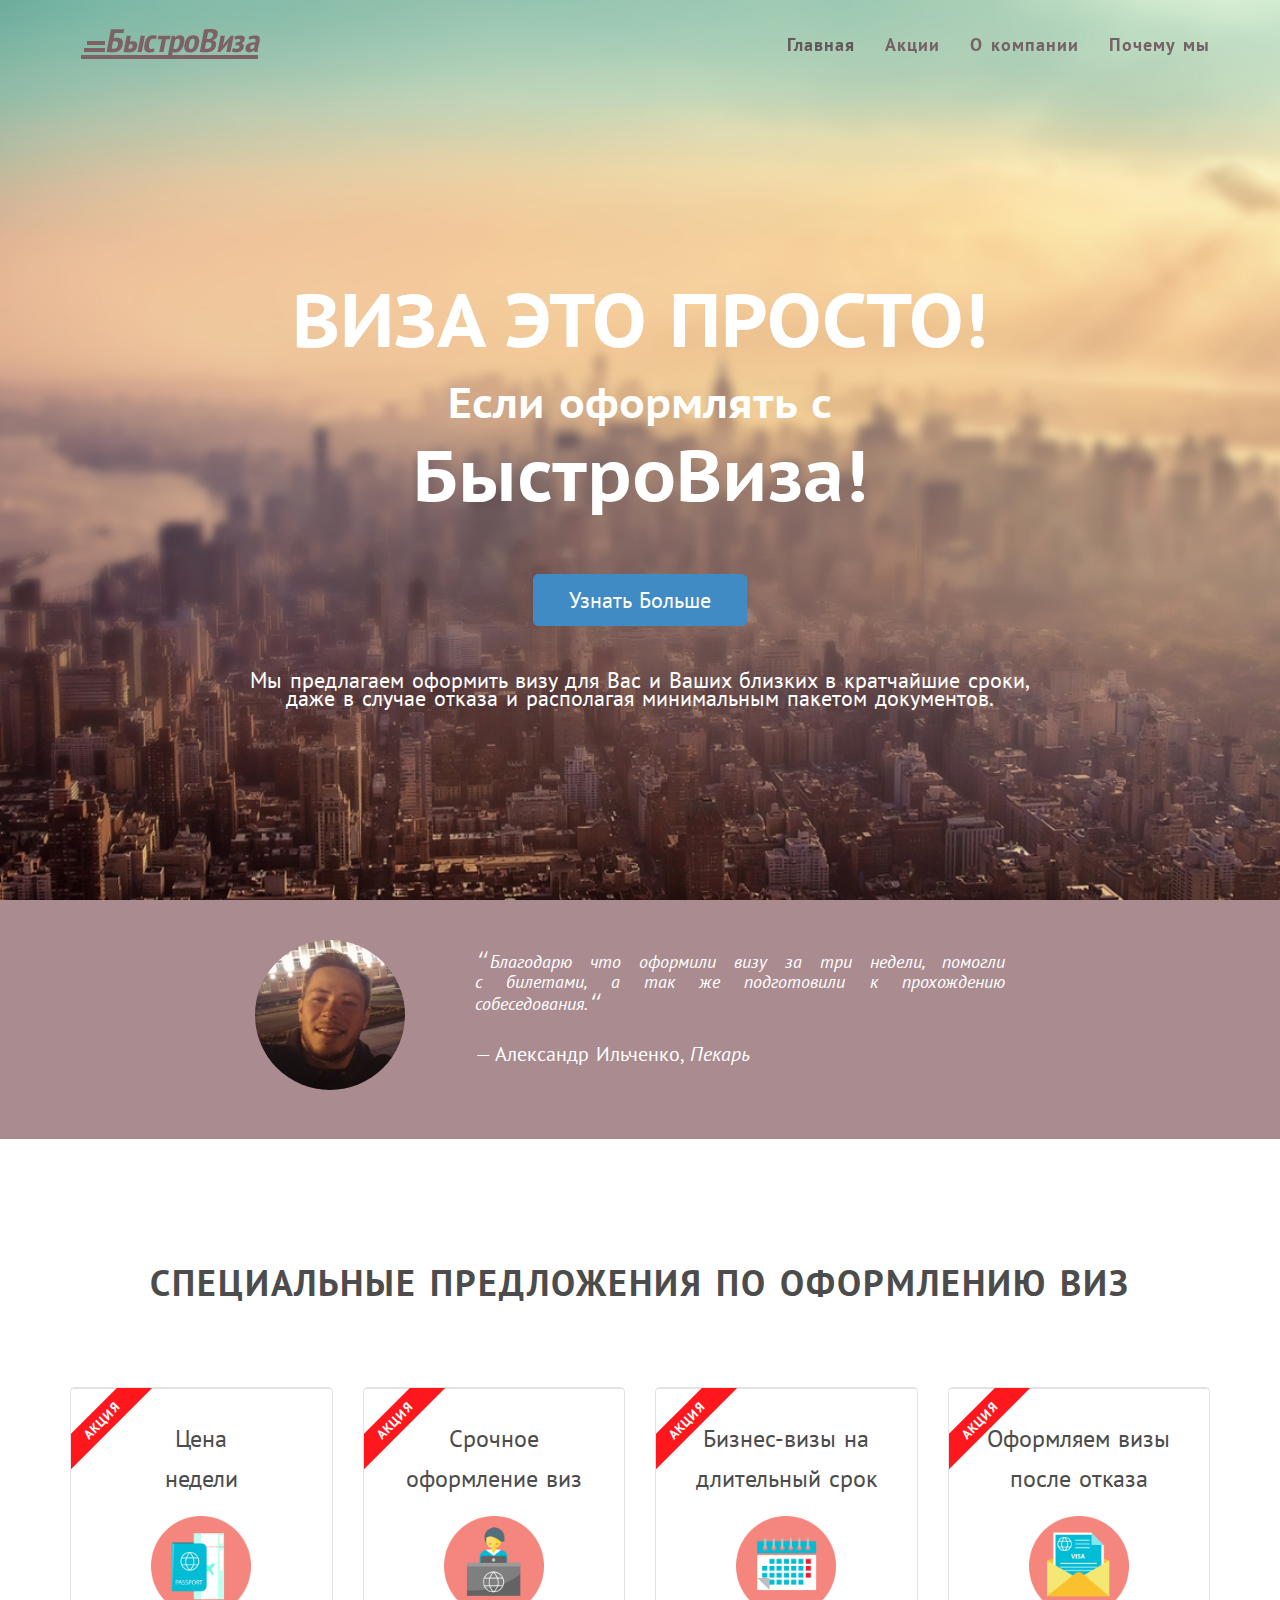
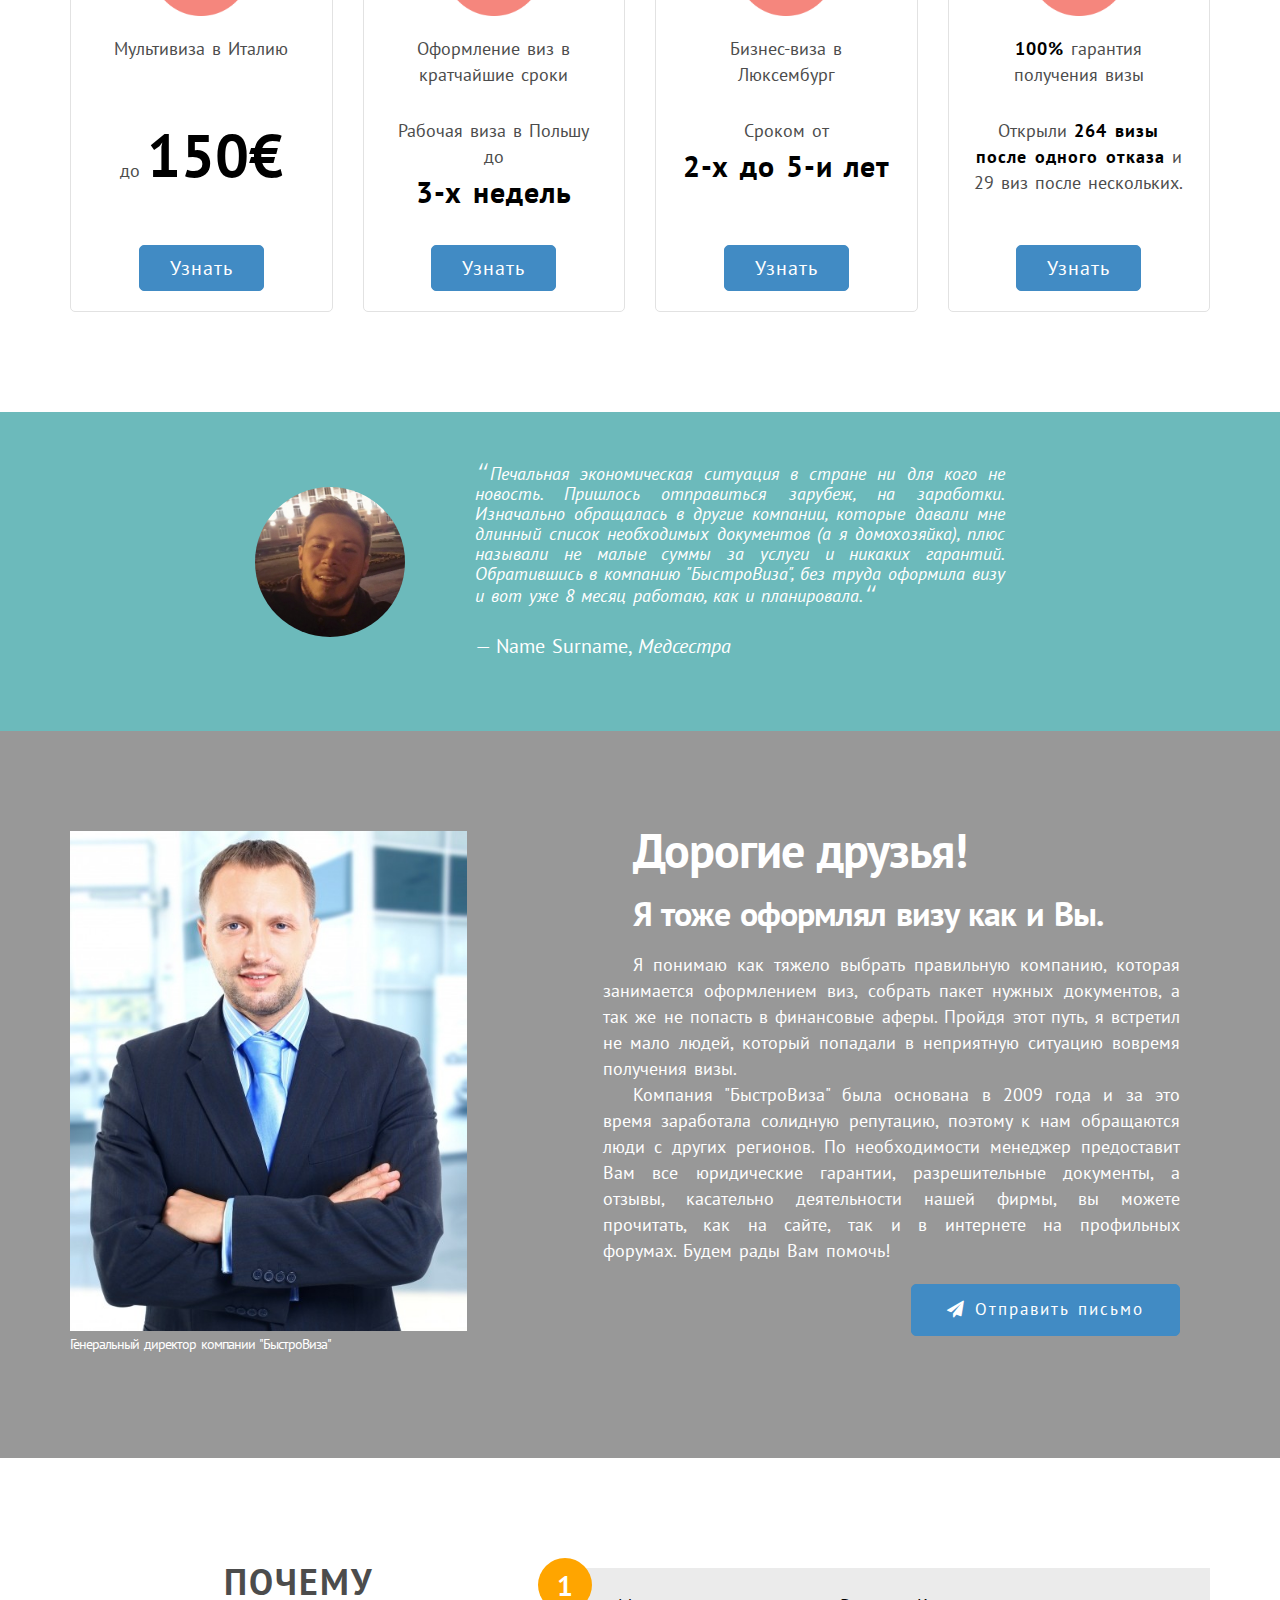
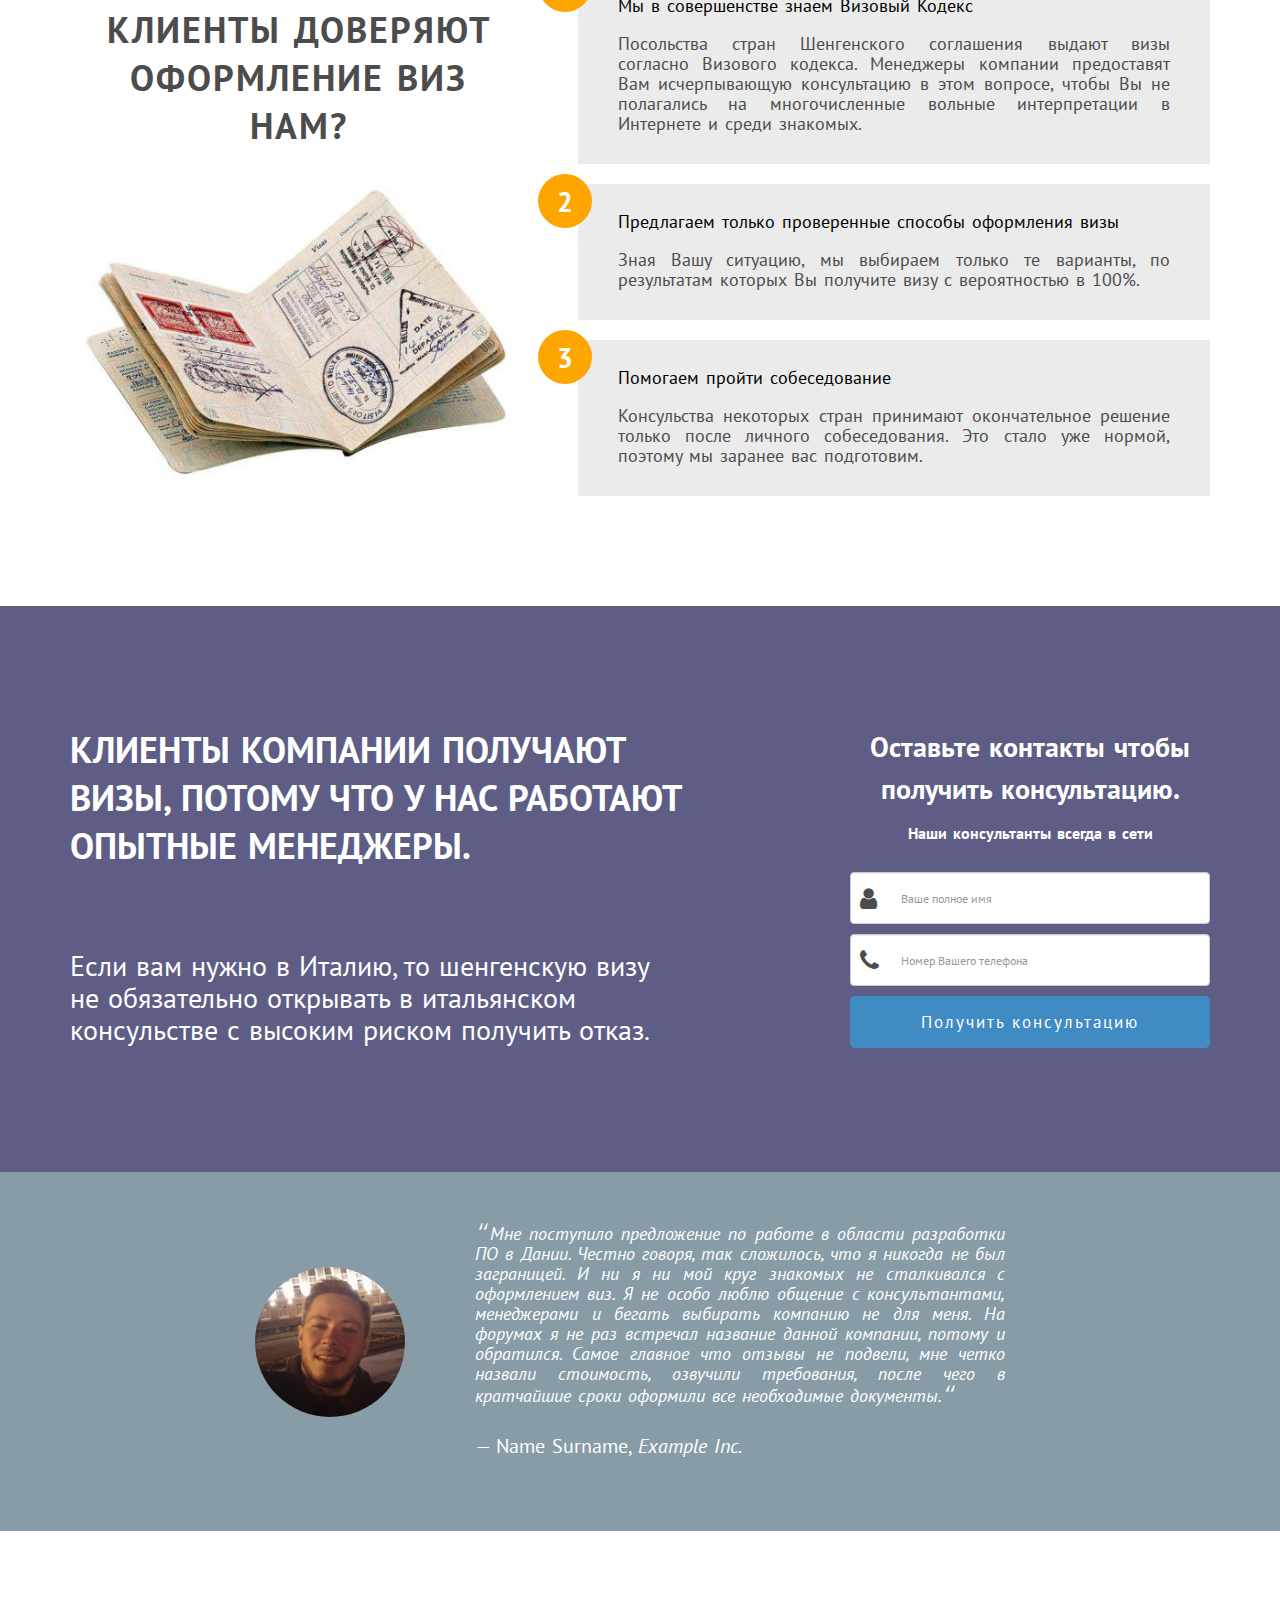
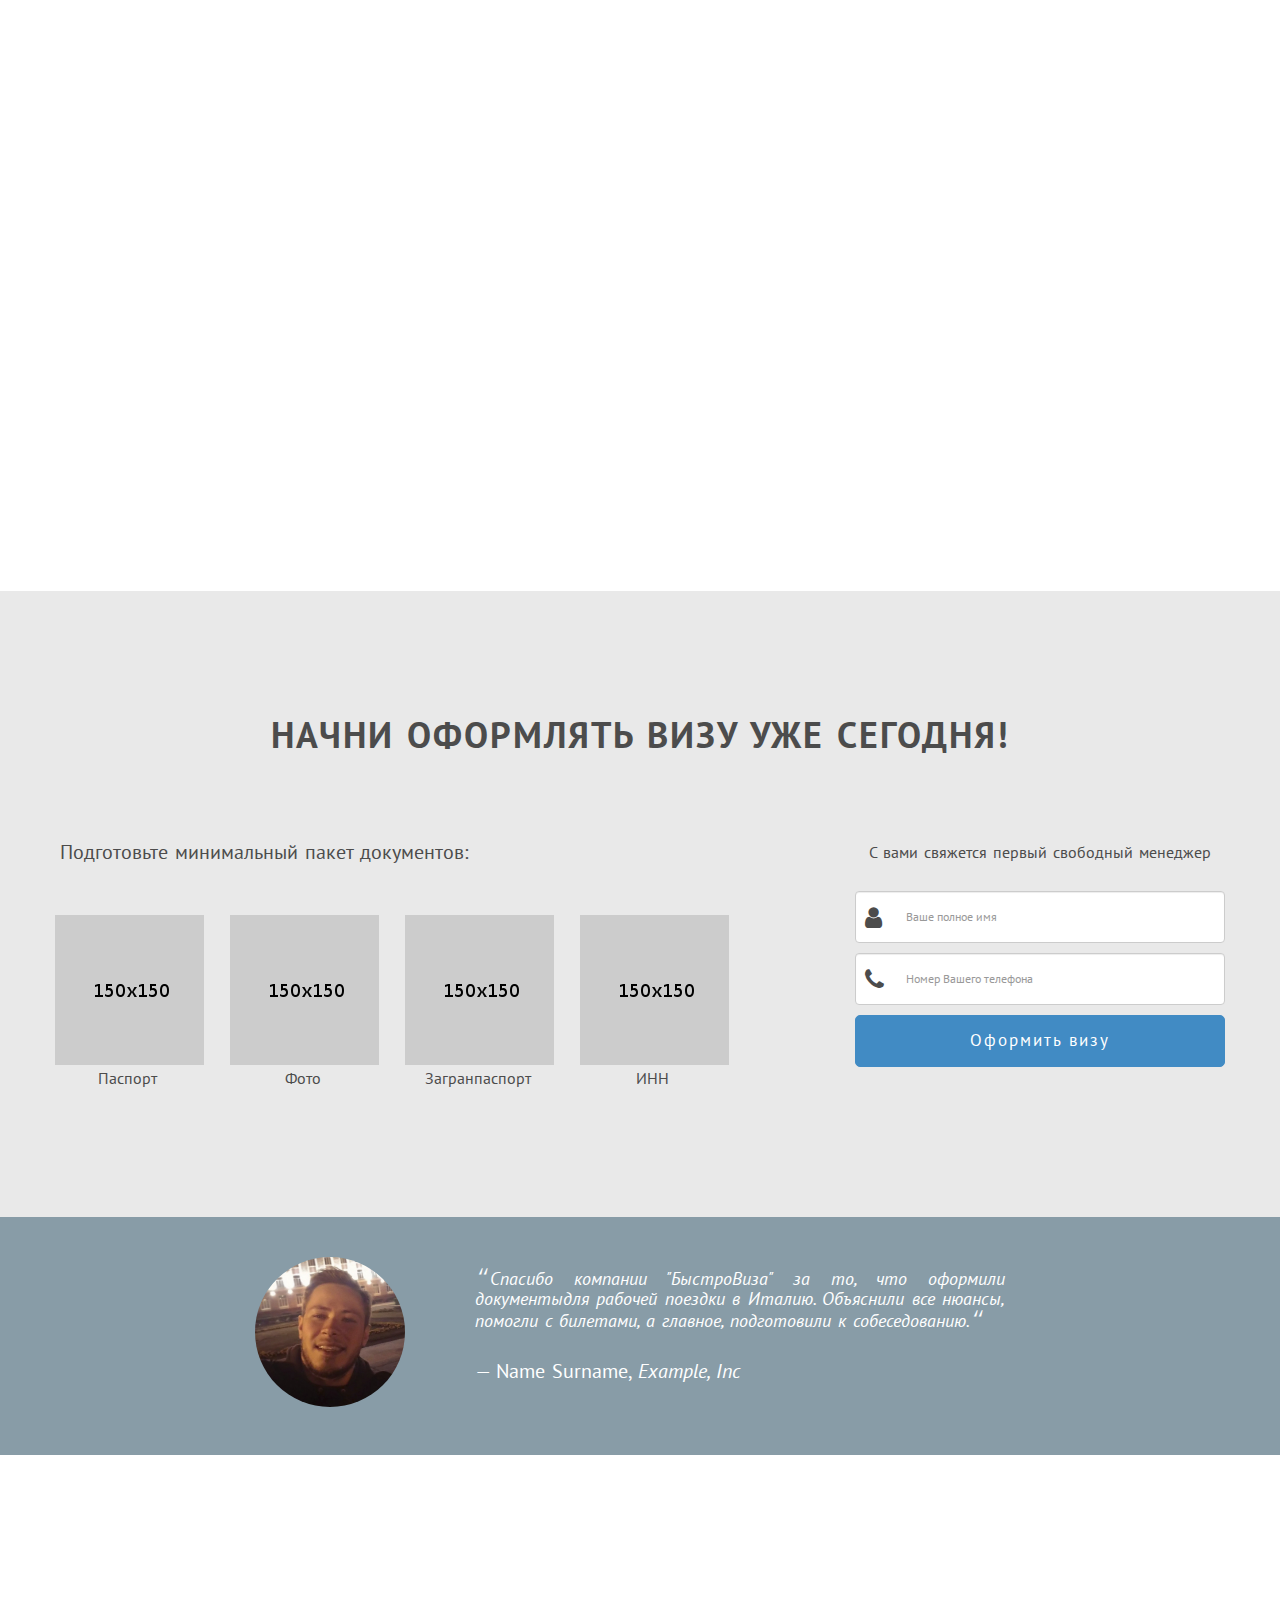
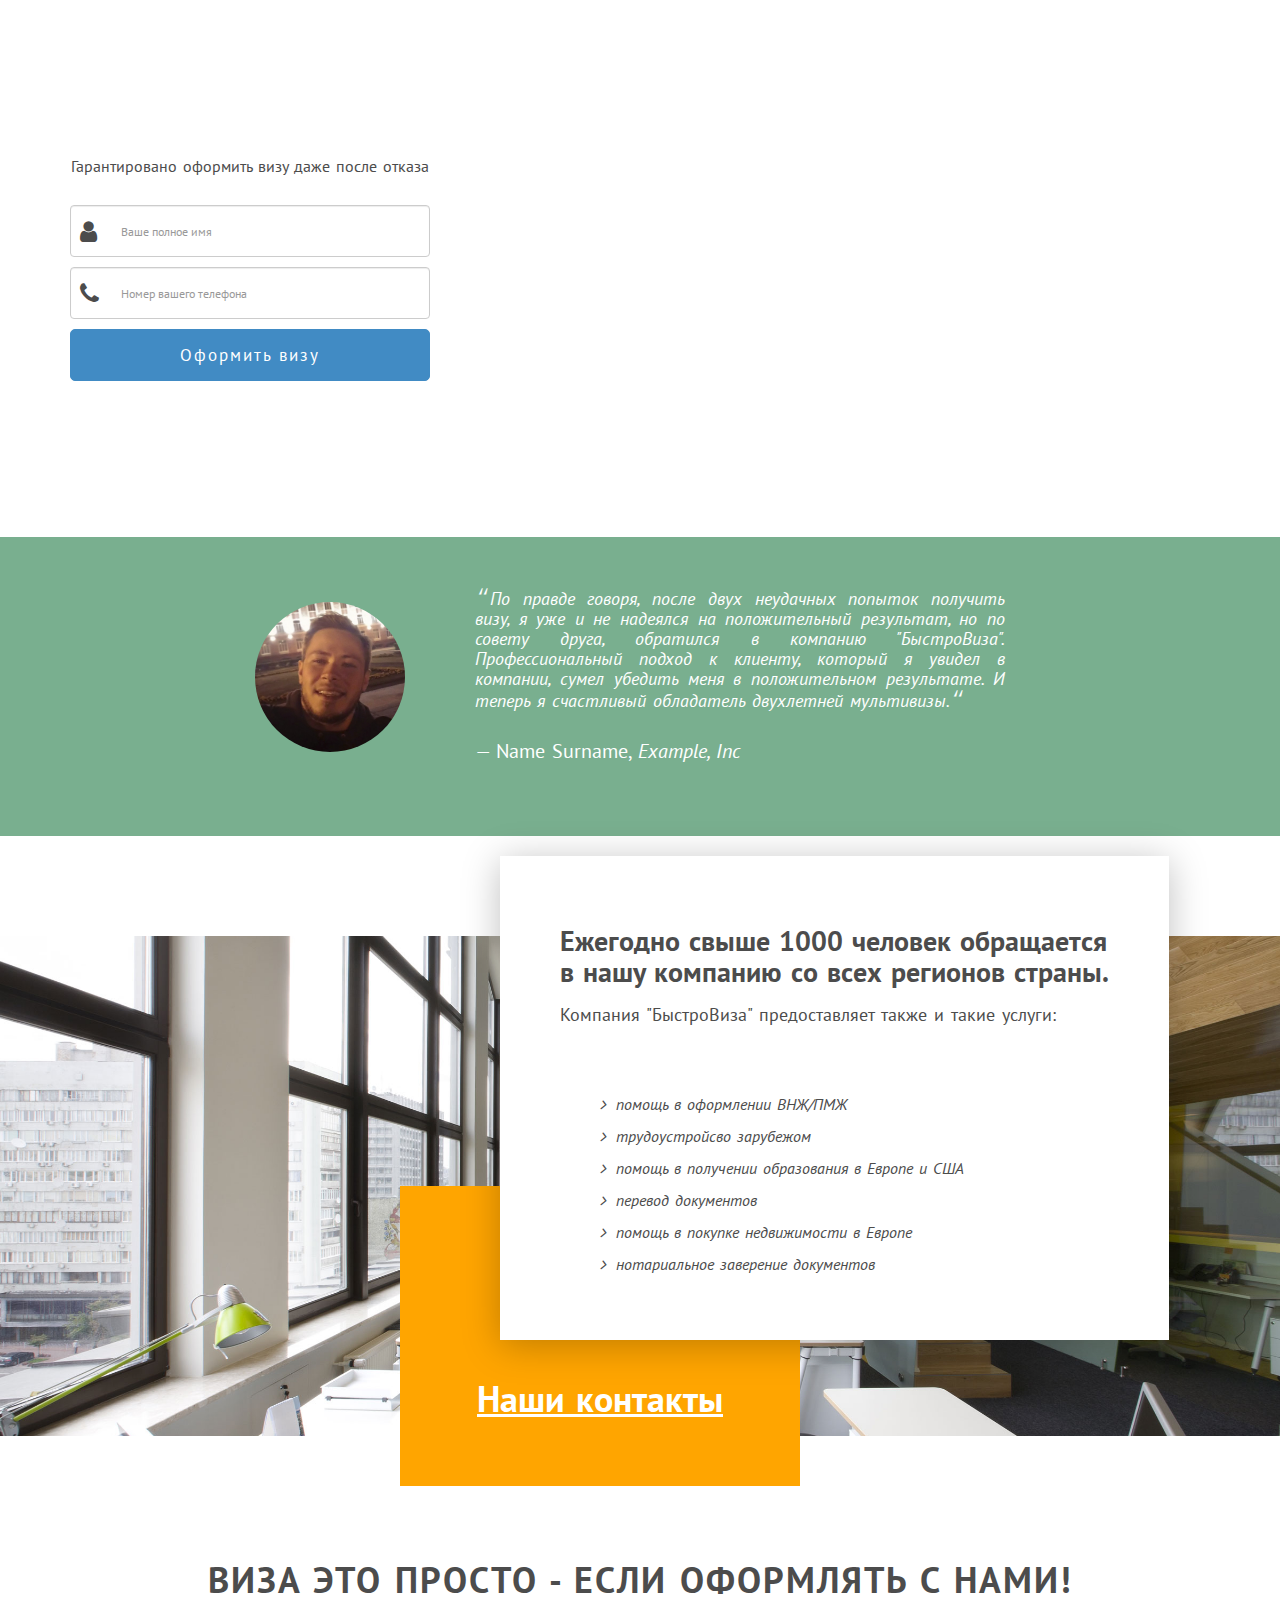
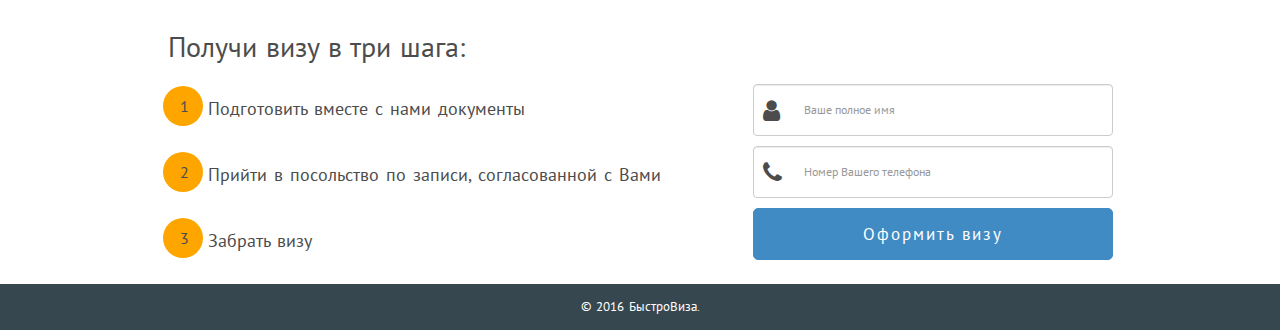
==== commit 3d1cc765: "Complete pc vesion, add 320px version" ====
--- a/index.html
+++ b/index.html
@@ -15,14 +15,21 @@
         <!-- fonts -->
         <link href="https://fonts.googleapis.com/css?family=Tenor+Sans" rel="stylesheet">
         <!-- PT Sans -->
-        <link href="https://fonts.googleapis.com/css?family=PT+Sans+Caption:400,700|PT+Sans+Narrow:400,700|PT+Sans:400,400i,700,700i&amp;subset=cyrillic" rel="stylesheet">
+        <link href="https://fonts.googleapis.com/css?family=PT+Sans:400,400i,700,700i&amp;subset=cyrillic" rel="stylesheet">
+        <!-- PT Sans Narrow -->
+        <link href="https://fonts.googleapis.com/css?family=PT+Sans+Narrow:400,700&amp;subset=cyrillic" rel="stylesheet">
+        <!-- PT Sans Caption -->
+        <link href="https://fonts.googleapis.com/css?family=PT+Sans+Caption:400,700&amp;subset=cyrillic" rel="stylesheet">
 
         <!-- css -->
         <link href="css/bootstrap.min.css" rel="stylesheet">
         <link href="css/font-awesome.min.css" rel="stylesheet">
 
-        <link href="css/style.css" rel="stylesheet">
-        <!-- woo.js/animate.css -->
+        <link id="size-stylesheet" type="text/css" href="css/style.css" rel="stylesheet">
+        <!-- different resolution style -->
+        <link rel="stylesheet" media="screen and (max-width: 320px)" href="css/320px.css"> 
+
+        <!-- wow.js/animate.css -->
         <link href="css/animate.css" rel="stylesheet">
 
         <!-- HTML5 shim and Respond.js for IE8 support of HTML5 elements and media queries -->
@@ -43,7 +50,7 @@
     
     <!-- header-begin -->
     <header class="st-navbar">
-        <nav class="navbar navbar-default navbar-fixed-top clearfix" role="navigation">
+        <nav class="navbar navbar-default navbar-fixed-top clearfix">
                 <div class="container">
                     <!-- Brand and toggle get grouped for better mobile display -->
                     <div class="navbar-header">
@@ -53,17 +60,24 @@
                             <span class="icon-bar"></span>
                             <span class="icon-bar"></span>
                         </button> 
-                        <a class="navbar-brand" hfer="#"><img class="brand-img" src="img/logo-brown.png" alt=""></a>
+                        <a class="navbar-brand" href="#"><img class="brand-img" src="img/logo-brown.png" alt=""></a>
                     </div>
 
                     <!-- Collect the nav links, forms, and other content for toggling -->
                     <div class="collapse navbar-collapse" id="bs-example-navbar-collapse-1">
                         <ul class="nav navbar-nav navbar-right">
                             <li class="active"><a href="#">Главная</a></li>
-                            <li><a href="#">Акции</a></li>
-                            <li><a href="#">О компании</a></li>
+                            <li><a href="#pricing">Акции</a></li>
+                            <li><a href="#about-us">О компании</a></li>
                             <li><a href="#">Почему мы</a></li>
                         </ul> 
+
+                        <div class="">
+                            <ul class="navbar-left">
+<!--                                <div>(555) 555-55-55</div>
+                                <div>(555) 555-55-55</div> -->
+                            </ul>
+                        </div>
                         <!--
                         <div class="navbar-right phones">
                             <p class="navbar-text">(555) 555-55-55</p>
@@ -82,7 +96,7 @@
                             </div>
                         </ul>
                         -->
-<!--                    </div> -->
+                     </div>
                 </div>
         </nav>
     </header>
@@ -103,8 +117,8 @@
                                     <span class="with-us">Если оформлять с</span><br><span class="brand">БыстроВиза!</span>
                                 </p>
                             </div>
-                                <a href="#" class="btn btn-main btn-lg btn-home">Узнать Больше</a>
-                                <p class="hero-item">Мы предлагаем оформить визу для Вас и Ваших близких в кратчайшие сроки,<br>даже в случае отказа и располагая минимальным пакет документов.</p>
+                                <a href="#about-us" class="btn btn-main btn-lg btn-home">Узнать Больше</a>
+                                <p class="hero-item">Мы предлагаем оформить визу для Вас и Ваших близких в кратчайшие сроки,<br>даже в случае отказа и располагая минимальным пакетом документов.</p>
                       </div>
                    
                     </div>
@@ -143,7 +157,7 @@
             <div class="row">
                 <div class="col-md-12">
                     <div class="section-title st-center">
-                        <h3>Наши специальные предложения по оформлению виз</h3>
+                        <h3>Специальные предложения по оформлению виз</h3>
                     </div>
                 </div>
             </div>
@@ -158,7 +172,7 @@
                             <ul>
                                 <li><img class="img-center" src="img/plane.png" alt=""></li>
                                 <li>Мультивиза в Италию</li>
-                                <li>до <span class="big-price">150&euro;<ospan></li>
+                                <li>до <span class="big-price">150&euro;</span></li>
                             </ul>
                         </div>
                         <div class="pricing-footer">
@@ -175,12 +189,12 @@
                         <div class="pricing-body">
                             <ul>
                                 <li><img class="img-center" src="img/hand.png" alt=""></li>
-                                <li>Оформление всех видов виз в кратчайшие сроки</li>
-                                <li>Рабочая виза в Польшу до <span class="big-attention">3-х недель</span>
+                                <li>Оформление виз в кратчайшие сроки</li>
+                                <li>Рабочая виза в Польшу до<br><span class="big-attention">3-х недель</span>
                             </ul>
                         </div>
                         <div class="pricing-footer">
-                            <a href="#" class="btn btn-main">Узнать</a>
+                            <a href="#visa-today" class="btn btn-main">Узнать</a>
                         </div>
                     </div>
                 </div>
@@ -216,7 +230,7 @@
                             </ul>
                         </div>
                         <div class="pricing-footer">
-                            <a href="#" class="btn btn-main">Узнать</a>
+                            <a href="#refusal" class="btn btn-main">Узнать</a>
                         </div>
                     </div>
                 </div>
@@ -250,18 +264,18 @@
     <!-- testimonial #2 - end -->
 
     <!-- features-desc - begin -->
-    <section class="features-desc">
-        <div class="container">
-            <div class="row">
-                <div class="col-md-5">
+    <section class="features-desc" id="about-us">
+        <div class="container">
+            <div class="row">
+                <div class="col-md-5 col-sm-5 col-xs-12 general">
                     <img src="photo/general.jpg" alt="" class="img-responsive">
                     <span class="center">Генеральный директор компании &quot;БыстроВиза&quot;</span>
                 </div>
-                <div class="col-md-7 dear-friends">
+                <div class="col-md-7 col-sm-7 col-xs-12 dear-friends">
                     <h3>Дорогие друзья!<br><span>Я тоже оформлял визу как и Вы.</span></h3>
                     <p>Я понимаю как тяжело выбрать правильную компанию, которая занимается оформлением виз, собрать пакет нужных документов, а так же не попасть в финансовые аферы. Пройдя этот путь, я встретил не мало людей, который попадали в неприятную ситуацию вовремя получения визы.</p>
                     <p>Компания &quot;БыстроВиза&quot; была основана в 2009 года и за это время заработала солидную репутацию, поэтому к нам обращаются люди с других регионов. По необходимости менеджер предоставит Вам все юридические гарантии, разрешительные документы, а отзывы, касательно деятельности нашей фирмы, вы можете прочитать, как на сайте, так и в интернете на профильных форумах. Будем рады Вам помочь!</p>
-                    <a href="#" class="btn btn-main btn-lg btn-home"><i class="fa fa-paper-plane"></i> Отправить письмо</a>
+                    <a href="#" class="btn btn-main btn-lg btn-home fr" data-toggle="modal" data-target="#send-letter"><i class="fa fa-paper-plane"></i> Отправить письмо</a>
                 </div>
             </div>
         </div>
@@ -276,7 +290,7 @@
             <div class="row">
                 <div class="col-md-5">
                     <div class="section-title st-center">
-                        <h3>Почему вы можете доверить оформление визы нам?</h3>
+                        <h3>Почему<br>клиенты доверяют оформление виз нам?</h3>
                         <div class="adventage-img">
                             <img src="img/passport.jpg" class="img-responsive" alt="">
                         </div>
@@ -285,22 +299,22 @@
                     <div class="col-md-7">
                         <div class="adventage">
                             <blockquote>
-                                <h4>Наши специалисты владеют всей актуальной информацией</h4>
-                                <p>Мы окажем Вам консультационную помощь по всех возникших вопросам, поможем оформить анкету и собрать необходимые документы. Есть основной пакет документов для всех стран, но имеются отличия в зависимости от страны, в посольство которой они подаются.</p>
+                                <h4>Мы в совершенстве знаем Визовый Кодекс</h4>
+                                <p>Посольства стран Шенгенского соглашения выдают визы согласно Визового кодекса. Менеджеры компании предоставят Вам исчерпывающую консультацию в этом вопросе, чтобы Вы не полагались на многочисленные вольные интерпретации в Интернете и среди знакомых.</p>
                             </blockquote>
                             <div class="adventage-num">1</div>
                         </div>
                         <div class="adventage">
                             <blockquote>
-                                <h4>Наши специалисты владеют всей актуальной информацией</h4>
-                                <p>Мы окажем Вам консультационную помощь по всех возникших вопросам, поможем оформить анкету и собрать необходимые документы. Есть основной пакет документов для всех стран, но имеются отличия в зависимости от страны, в посольство которой они подаются.</p>
+                                <h4>Предлагаем только проверенные способы оформления визы</h4>
+                                <p>Зная Вашу ситуацию, мы выбираем только те варианты, по результатам которых Вы получите визу с вероятностью в 100%.</p>
                             </blockquote>
                             <div class="adventage-num">2</div>
                         </div>
                         <div class="adventage">
                             <blockquote>
-                                <h4>Мы в совершенстве знаем Визовый Кодекс</h4>
-                                <p>Все посольства стран Шенгенского соглашения выдают визы в соответствии с документом, который называется &quot;Визовый кодекс&quot;. Наши специалисты предоставят Вам исчерпывающую консультацию в этом вопросе, чтобы Вы не полагались на многочисленные вольные интерпретации в Интернете и среди знакомых.</p>
+                                <h4>Помогаем пройти собеседование</h4>
+                                <p>Консульства некоторых стран принимают окончательное решение только после личного собеседования. Это стало уже нормой, поэтому мы заранее вас подготовим.</p>
                             </blockquote>
                             <div class="adventage-num">3</div>
                         </div>
@@ -314,19 +328,18 @@
     <section class="consultation">
         <div class="container">
             <div class="row">
-                <div class="col-md-6">
+                <div class="col-md-7">
                     <div class="st-title st-center">
                         <h3>Клиенты Компании получают визы, потому что у нас работают опытные менеджеры.</h3>
-                        <p>Lorem ipsum dolor sit amet, eu reque errem vis, omnis detracto inimicus id nam. Munere insolens ne vis, pri no qualisque dissentias.</p>
-                        <p>Lorem ipsum dolor sit amet, eu reque errem vis, omnis detracto inimicus id nam. Munere insolens ne vis, pri no qualisque dissentias.</p>
-                    </div>
-                </div>
-                <div class="col-md-4 col-md-offset-2">
+                        <p>Если вам нужно в Италию, то шенгенскую визу не обязательно открывать в итальянском консульстве с высоким риском получить отказ.</p>
+                    </div>
+                </div>
+                <div class="col-md-4 col-md-offset-1">
                     <div class="get-consult">
-                        <h4>Оставьте свои контакты чтобы получить консультацию.</h4>
+                        <h4>Оставьте контакты чтобы получить консультацию.</h4>
                         <p>Наши консультанты всегда в сети</p>
                     </div>
-                    <form class="get-consult-form" role="form">
+                    <form class="get-consult-form">
                         <div class="input">
                             <input id="get-consult-name" type="text" class="form-control name" name="fname" placeholder="Ваше полное имя">
                             <div class="fa-input">
@@ -339,23 +352,22 @@
                                 <i class="fa fa-phone fa-2x"></i>
                             </div>
                         </div>
-                        <button id="get-consult-btn" class="btn btn-main btn-lg" type="submit" datal-loading-text="<i class='fa fa-spinner fa-spin'></i>Отправка...">
+                        <button id="get-consult-btn" class="btn btn-main btn-lg" type="submit" data-loading-text="<i class='fa fa-spinner fa-spin'></i>Отправка...">
                             <!-- <i class="fa fa-paper-plane"></i> -->
                             Получить консультацию
                         </button>
                     </form>
                     <div id="get-consult-result" role="alert"></div>
                 </div>
-            <div>
+            </div>
         </div>
     </section>
     <!-- get-consult - end -->
 
     <!-- testimonial #3 - begin -->
-    <section class="testimonials pink">
-        <div class="container">
-            <div class="row">
-                <div class="col-md-12">
+    <section class="testimonials">
+        <div class="container">
+            <div class="row">
                     <div class="testimonial">
                         <div class="col-md-3 col-sm-3 col-xs-12">
                         <div class="testimonial-img">
@@ -364,12 +376,11 @@
                         </div>
                         <div class="col-md-9 col-sm-9 col-xs-12">
                         <blockquote>
-                            <p class="black">Мне поступило предложение по работе в области разработки ПО в Дании. Честно говоря, так сложилось, что я никогда не был заграницей. И ни я ни мой круг знакомых не сталкивался с оформлением виз. Я не особо люблю общение с консультантами, менеджерами и бегать выбирать компанию не для меня. На форумах я не раз встречал название данной компании, потому и обратился. Самое главное что отзывы не подвели, мне четко назвали стоимость, озвучили требования, после чего в кратчайшие сроки оформили все необходимые документы.</p>
-                            <footer class="black">Name Surname, <cite title="Source Title">Example Inc.</cite></footer>
+                            <p>Мне поступило предложение по работе в области разработки ПО в Дании. Честно говоря, так сложилось, что я никогда не был заграницей. И ни я ни мой круг знакомых не сталкивался с оформлением виз. Я не особо люблю общение с консультантами, менеджерами и бегать выбирать компанию не для меня. На форумах я не раз встречал название данной компании, потому и обратился. Самое главное что отзывы не подвели, мне четко назвали стоимость, озвучили требования, после чего в кратчайшие сроки оформили все необходимые документы.</p>
+                            <footer>Name Surname, <cite title="Source Title">Example Inc.</cite></footer>
                         </blockquote>
                         </div>
                     </div>
-                </div>  
             </div>
         </div>
     </section>
@@ -381,7 +392,7 @@
             <div class="row">
                 <div class="col-md-12 wow fadeIn">
                     <div class="section-title st-center">
-                        <h3>Наши клиенты получают визы, потому что у нас работают отличные специалисты.</h3>
+                        <h3><span>99,3%</span> клиентов компании получают визы с первого раза.</h3>
                     </div>
                 </div>
             </div>
@@ -389,17 +400,17 @@
                 <div class="col-md-12">
                     <div class="adventage-second wow fadeInRight">
                         <blockquote>
-                            <p>Наши сотрудники являются профессионалами своего дела с большим стажем работы, поэтому документы наших клиентов попадают первыми на очередь в консульство.</p>
+                            <p>Сотрудники компании юридически подкованы в вопросах оформления виз, поэтому документы клиентов попадают первыми на очередь в консульство.</p>
                         </blockquote>
                     </div>
                     <div class="adventage-second wow fadeInLeft">
                         <blockquote>
-                            <p>Наши специалисты тратят на заявление каждого клиента ровно столько времени, сколько необходимо что бы все документы были заполнены без единой ошибки, и поэтому их не возвращают на доработку или замену.</p>
+                            <p>Менеджеры тратят на заявление каждого клиента ровно столько времени, сколько требуется, что бы документы были заполнены без единой ошибки, и поэтому они не возвращаются на доработку или замену.</p>
                         </blockquote>
                     </div>
                     <div class="adventage-second wow fadeInRight">
                         <blockquote>
-                            <p>Мы подкрепляем заявление только реальными документами.</p>
+                            <p>Репутация для нас не пустое слово, поэтому мы подкрепляем заявление только действительными документами.</p>
                         </blockquote>
                     </div>
                 </div>
@@ -409,7 +420,7 @@
     <!-- adventages # 2 - end -->
     
     <!-- visa-today - begin -->
-    <section class="visa-today">
+    <section class="visa-today" id="visa-today">
         <div class="container">
             <div class="row">
                 <div class="col-md-12">
@@ -417,31 +428,31 @@
                         <h3>Начни оформлять визу уже сегодня!</h3>
                     </div>
                 </div>
-                <div class="col-md-12">
-                    <div class="col-md-8">
+                <div class="row">
+                    <div class="col-md-7 col-sm-7">
                         <div class="row">
-                            <p>Собери минимальный пакет документов:</p>
-                            <div class="col-md-3">
+                            <p class="doc-title">Подготовьте минимальный пакет документов:</p>
+                            <div class="col-md-3 col-sm-3">
                                 <img class="circle" src="img/stock.png" alt="">
                                 <p>Паспорт</p>
                             </div>
-                            <div class="col-md-3">
+                            <div class="col-md-3 col-sm-3">
                                 <img class="circle" src="img/stock.png" alt="">
                                 <p>Фото</p>
                             </div>
-                            <div class="col-md-3">
+                            <div class="col-md-3 col-sm-3">
                                 <img class="circle" src="img/stock.png" alt="">
                                 <p>Загранпаспорт</p>
                             </div>
-                            <div class="col-md-3">
+                            <div class="col-md-3 col-sm-3">
                                 <img src="img/stock.png" alt="">
                                 <p>ИНН</p>
                             </div>
                         </div>
                     </div>
-                    <div class="col-md-4">
-                       <p>С вами свяжется первый свободный менеджер</p>
-                        <form class="visa-today-form" role="form">
+                    <div class="col-md-4 col-md-offset-1 col-sm-4 col-sm-offset-1">
+                        <form class="visa-today-form">
+                        <p>С вами свяжется первый свободный менеджер</p>
                             <div class="input">
                                 <input id="visa-today-name" type="text" class="form-control name" name="fname" placeholder="Ваше полное имя">
                                 <div class="fa-input">
@@ -490,39 +501,19 @@
     <!-- testimonial # 3 - end -->
 
     <!-- refusal - begin -->
-    <section  class="refusal">
-        <div class="container">
-            <div class="row">
-                <div class="col-md-6 wow fadeInLeft">
-                    <div class="section-title st-left">
+    <section  class="refusal" id="refusal">
+        <div class="container">
+            <div class="row">
+                <div class="col-md-12 wow fadeInLeft">
+                    <div class="section-title st-center">
                         <h3>Вы уже получили отказ при оформлении визы?</h3>
-                        <p>Мы знаем как гарантировано получить визу даже после отказа</p>
-                    </div>
-                </div>
-                <div class="col-md-6 wow fadeInRight">
-                    <div class="adventages">
-                        <div class="adventage-second small">
-                            <blockquote>
-                                <p>За время работы мы открыли 257 виз после отказов в других агентствах</p>
-                            </blockquote>
-                        </div>
-                        <div class="adventage-second small">
-                            <blockquote>
-                                <p>За время работы мы открыли 257 виз после отказов в других агентствах</p>
-                            </blockquote>
-                        </div>
-                        <div class="adventage-second small">
-                            <blockquote>
-                                <p>За время работы мы открыли 257 виз после отказов в других агентствах</p>
-                            </blockquote>
-                        </div>
-                    </div>
-                </div>
-            </div> 
-            <div class="row">
-                <div class="col-md-4 col-md-offset-4">
-                    <p>Гарантировано оформить визу даже после отказа</p>
+                    </div>
+                </div>
+            </div>
+            <div class="row">
+                <div class="col-md-4">
                     <form class="refusal-form">
+                        <p>Гарантировано оформить визу даже после отказа</p>
                         <div class="input">
                             <input id="refusal-name" type="text" class="form-control name" name="fname" placeholder="Ваше полное имя">
                             <div class="fa-input">
@@ -535,12 +526,34 @@
                                 <i class="fa fa-phone fa-2x"></i>
                             </div>
                         </div>
-                        <button id="refusal-btn" class="btn btn-main btn-lg" type="submit" datal-loading-text="<i class='fa fa-spinner fa-spin'></i>Отправка...">
+                        <button id="refusal-btn" class="btn btn-main btn-lg" type="submit" data-loading-text="<i class='fa fa-spinner fa-spin'></i>Отправка...">
                             Оформить визу
                         </button>
                     </form>
                     <div id="refusal-result" role="alert"></div>
                 </div>
+                <div class="col-md-7 col-md-offset-1 wow fadeInRight">
+                    <div class=" st-left">
+                        <h4>Мы знаем как гарантировано получить визу даже после отказа.</h4>                        
+                    </div>
+                    <div class="adventages">
+                        <div class="adventage-second small">
+                            <blockquote>
+                                <p>За время работы мы открыли 264 визы после отказов в других агентствах</p>
+                            </blockquote>
+                        </div>
+                        <div class="adventage-second small">
+                            <blockquote>
+                                <p>Знаем, в каком консульстве какую визу и для каких целей открывают 100%</p>
+                            </blockquote>
+                        </div>
+                        <div class="adventage-second small">
+                            <blockquote>
+                                <p>Открыли 29 виз после нескольких отказов из других агентств</p>
+                            </blockquote>
+                        </div>
+                    </div>
+                </div>
             </div>
         </div>
     </section>
@@ -558,7 +571,7 @@
                     </div>
                     <div class="col-md-9 col-sm-9 col-xs-12">
                         <blockquote>
-                            <p>Отзыв после отказа</p>
+                            <p>По правде говоря, после двух неудачных попыток получить визу, я уже и не надеялся на положительный результат, но по совету друга, обратился в компанию &quot;БыстроВиза&quot;. Профессиональный подход к клиенту, который я увидел в компании, сумел убедить меня в положительном результате. И теперь я счастливый обладатель двухлетней мультивизы.</p>
                             <footer>Name Surname, <cite title="Source Title">Example, Inc</cite></footer>
                         </blockquote>
                     </div>
@@ -573,19 +586,19 @@
         <div class="container">
             <div class="row">
                 <div class="every-year">
-                    <h3>Ежегодно более 1000 человек обращается в нашу компанию по всей стране.</h3>
-                    <p>&quot;БыстроВиза&quot; - это компания которая осуществляет большой спектр услуг:</p>
+                    <h3>Ежегодно свыше 1000 человек обращается<br>в нашу компанию со всех регионов страны.</h3>
+                    <p>Компания &quot;БыстроВиза&quot; предоставляет также и такие услуги:</p>
                     <ul>
-                        <li>иммиграция (ВНЖ/ПМЖ)</li>
+                        <li>помощь в оформлении ВНЖ/ПМЖ</li>
                         <li>трудоустройсво зарубежом</li>
-                        <li>помощь в получении образования зарубежом</li>
-                        <li>недвижемость зарубежом</li>
+                        <li>помощь в получении образования в Европе и США</li>
                         <li>перевод документов</li>
+                        <li>помощь в покупке недвижимости в Европе</li>
                         <li>нотариальное заверение документов</li>
                     </ul>
                 </div>
                 <div class="office-contacts">
-                    <h4>Наши контакты</h4>
+                    <a href="#" data-toggle="modal" data-target="#contacts">Наши контакты</a>
                 </div>
             </div>
         </div>
@@ -595,66 +608,107 @@
     <!-- three-steps - begin -->
     <section class="three-steps">
         <div class="container">
-            <div class="col-md-8">
-                <div class="steps">
-                    <div class="steps-header">
-                        <div class="section-title st-left">
-                            <h3>Виза это просто - если офoрмлять с нами!</h3>
-                            <p>Получи визу за всего за три шага:</p>
-                        </div>
-                    </div>
-                    <div class="step">
-                        <div class="step-body">
-                            <blockquote>
-                                <p>Подготовить вместе с нами документы</p>
-                            </blockquote>
-                            <div class="step-num">1</div>
-                        </div>
-                    </div>
-                    <div class="step">
-                        <div class="step-body">
-                            <blockquote>
-                                <p>Прийти в посольство по заОтправить письмо для ВАС</p>
-                            </blockquote>
-                            <div class="step-num">2</div>
-                        </div>
-                    </div>
-                    <div class="step">
-                        <div class="step-body">
-                            <blockquote>
-                                <p>Забрать визу</p>
-                            </blockquote>
-                            <div class="step-num">3</div>
-                        </div>
-                    </div>
-                </div>
-            </div>
-            <div class="col-md-4">
-                <form class="three-steps-form" role="form">
-                    <p></p>
-                    <div class="input">
-                        <input id="three-steps-name" type="text" class="form-control name" name="fname" placeholder="Ваше полное имя">
-                        <div class="fa-input">
-                            <i class="fa fa-user fa-2x"></i>
-                        </div>
-                    </div>
-                    <div class="input">
-                        <input id="three-steps-tel" type="text" class="form-control name" name="ftel" placeholder="Номер Вашего телефона">
-                        <div class="fa-input">
-                            <i class="fa fa-phone fa-2x"></i>
-                        </div>
-                    </div>
-                    <button id="three-steps-btn" class="btn btn-main btn-lg" type="submit" data-loading-text="<i class='fa fa-spinner fa-spin'></i>Отправка...">
-                        <!-- <i class="fa fa-paper-plane"></i> -->
-                        Оформить визу
-                    </button>
-                </form>
-                <div id="three-steps-result" role="alert"></div>
-            </div>
-        </div>
+            <div class="steps">
+                <div class="row">
+                    <div class="col-md-12 col-sm-12 col-xs-12">
+                        <div class="section-title st-center">
+                                <h3>Виза это просто - если офoрмлять с нами!</h3>
+                        </div>
+                    </div>
+                </div>
+                <div class="row">
+                    <div class="col-md-6 col-md-offset-1">
+                        <div class="steps-header">
+                            <p>Получи визу в три шага:</p>
+                        </div>
+                        <div class="step">
+                            <div class="step-body">
+                                <blockquote>
+                                    <p>Подготовить вместе с нами документы</p>
+                                </blockquote>
+                                <div class="step-num">1</div>
+                            </div>
+                        </div>
+                        <div class="step">
+                            <div class="step-body">
+                                <blockquote>
+                                    <p>Прийти в посольство по записи, согласованной с Вами</p>
+                                </blockquote>
+                                <div class="step-num">2</div>
+                            </div>
+                        </div>
+                        <div class="step">
+                            <div class="step-body">
+                                <blockquote>
+                                    <p>Забрать визу</p>
+                                </blockquote>
+                                <div class="step-num">3</div>
+                            </div>
+                         </div>
+                    </div>
+                    <div class="col-md-4 col-sm-4 col-xs-12">
+                        <form class="three-steps-form">
+                            <p></p>
+                            <div class="input">
+                                <input id="three-steps-name" type="text" class="form-control name" name="fname" placeholder="Ваше полное имя">
+                                <div class="fa-input">
+                                    <i class="fa fa-user fa-2x"></i>
+                                </div>
+                            </div>
+                            <div class="input">
+                                <input id="three-steps-tel" type="text" class="form-control name" name="ftel" placeholder="Номер Вашего телефона">
+                                <div class="fa-input">
+                                    <i class="fa fa-phone fa-2x"></i>
+                                </div>
+                            </div>
+                            <button id="three-steps-btn" class="btn btn-main btn-lg" type="submit" data-loading-text="<i class='fa fa-spinner fa-spin'></i>Отправка...">
+                                <!-- <i class="fa fa-paper-plane"></i> -->
+                                Оформить визу
+                            </button>
+                        </form>
+                        <div id="three-steps-result" role="alert"></div>
+                    </div>
+                </div>
+            </div>
+        </div>
+    </section>
+    <!-- three-steps - end -->
+    <!-- footer - begin -->
+    <footer class="site-footer">
+    <div class="container">
+    <div class="row">
+    <div class="col-md-12">
+    &copy; 2016 БыстроВиза.
     </div>
-</section>
-<!-- three-steps - end -->`
+    </div>
+    </div>
+    </footer>
+    <!-- footer - end -->
+
+    <!-- modal windows - begin -->
+
+
+    <!-- contacts - begin -->
+    <!-- Modal -->
+    <div class="modal fade" id="contacts" tabindex="-1" role="dialog" aria-labelledby="contactsLabel">
+            <div class="modal-dialog" role="document">
+                <div class="modal-content">
+                    <div class="modal-header">
+                        <button type="button" class="close" data-dismiss="modal" aria-label="Close"><span aria-hidden="true">&times;</span></button>
+                         <h4 class="modal-title" id="contactsLabel">Modal title</h4>
+                    </div>
+                    <div class="modal-body">
+                        ...
+                    </div>
+                    <div class="modal-footer">
+                        <button type="button" class="btn btn-default" data-dismiss="modal">Close</button>
+                        <button type="button" class="btn btn-primary">Save changes</button>
+                    </div>
+                </div>
+            </div>
+        </div>
+        <!-- contact - end -->
+        <!-- modal windows - end -->
 
 <!-- js -->
 <!--
@@ -668,5 +722,25 @@
 <script src="js/wow.min.js"></script>
 <script src="js/flowtype.js"></script>
 <script src="js/script.js"></script>
+
+    <!-- send-letter - begin -->
+    <div class="modal fade" id="send-letter" tabindex="-1" role="dialog" aria-labelledby="send-letterLabel">
+        <div class="modal-dialog" role="document">
+            <div class="modal-content">
+                <div class="modal-header">
+                    <button type="button" class="close" data-dismiss="modal" aria-label="Close"><span aria-hidden="true">&times;</span></button>
+                    <h4 class="modal-title" id="send-letterLabel">Modal title</h4>
+                </div>
+                <div class="modal-body">
+                    ...
+                </div>
+                <div class="modal-footer">
+                    <button type="button" class="btn btn-default" data-dismiss="modal">Close</button>
+                    <button type="button" class="btn btn-primary">Save changes</button>
+                </div>
+            </div>
+        </div>
+    </div>
+    <!-- send-letter - begin -->
 </body>
 </html>
--- a/css/style.css
+++ b/css/style.css
@@ -1,11 +1,13 @@
-/* font */
-@font-face
-{
-    font-family: Calibri;
-    src: url(../fonts/Calibri.ttf);
+/* bootstrap bug */
+.modal-backdrop {
+    /* bug fix - no overlay */    
+    /* display: none;    */
+    z-index: -1;
 }
 
 /* body */
+
+
 body
 {
     font-family: 'PT Sans', sans-serif;
@@ -20,7 +22,6 @@
 
 h1, h2, h3, h4, h5, h6
 {
-    color: #fff;
     font-weight: 700;
 }
 
@@ -41,6 +42,9 @@
 {
     color: #4c4c4c;
 }
+
+/* float-right */
+.fr { float: right; }
 
 .btn 
 {
@@ -57,7 +61,8 @@
 {
     padding: 10px 35px;
     letter-spacing: 2px;
-    font-size: 1.25em;
+    font-size: 1.4em;
+    height: 52px;
 }
 
 .btn-main
@@ -128,10 +133,9 @@
 {
     text-transform: uppercase;
     color: #4c4c4c;
-    color: #000;
-    font-weight: 400;
+    font-weight: 700;
     letter-spacing: 2px;
-    font-size: 28px;
+    font-size: 36px;
     line-height: 48px;
     display: inline-block;
     *display: inline;
@@ -360,8 +364,7 @@
     display: none;
     color: #4c4c4c;
     font-size: 1.7em;
-    font-weight: 300;
-    letter-spacing: 2px;
+    font-weight: 700;
     padding-top: 20px; 
     margin-bottom: 0;
 /*    text-shadow: 1px 1px #333; */
@@ -413,7 +416,7 @@
     width: 24px;
     margin-left: - 15px;
     display: block;
-    z-index: 10;
+/*    z-index: 10; */
     opacity: 0.8;
 }
 
@@ -729,6 +732,10 @@
             transform: rotate(-45deg);
 }
 
+.pricing .btn{
+    font-size: 20px;
+}
+
 /* features-desc */
 .features-desc
 {
@@ -747,6 +754,10 @@
 {
     padding-left: 60px;
     text-align: left;
+}
+.features-desc .dear-friends a {
+    margin-right: 30px;
+    line-height: 28px;
 }
 
 .features-desc .center
@@ -760,6 +771,7 @@
     line-height: 58px;
     letter-spacing: -1px;
     margin-top: -10px;
+    padding-left: 30px;
 }
 
 .features-desc span
@@ -791,17 +803,22 @@
     padding: 100px 0;
 }
 
+.adventages .section-title{
+    margin-bottom: 0px;
+}
 .adventages .section-title h3
 {
-    font-size: 44px;
-    font-weight: 700;
-    color: #4c4c4c;
-    line-height: 56px;
+    margin-top: 0px;
+}
+
+.adventages .section-title h3>span{
+    font-size: 58px;
+    color: green;
 }
 
 .adventages .adventage-img
 {
-    margin-top: 50px;
+    margin-top: 0px;
 }
 
 .adventages .adventage
@@ -876,7 +893,9 @@
 
 .consultation .st-title p
 {
-    font-size: 18px;
+    font-size: 28px;
+    line-height: 32px;
+    padding-top: 30px;
     color: #fff;
     font-weight: 400;
 }
@@ -891,7 +910,7 @@
     font-weight: 600;
     line-height: 44px;
     color: #fff;
-    margin-top: 30px;
+    margin-top: 20px;
     line-height: 42px;
     text-align: center;
 }
@@ -927,7 +946,6 @@
     position: absolute;
     top: -6px;
     width: 80px;
-    z-index: -1;
 }
 
 .adventage-second.small blockquote
@@ -940,7 +958,7 @@
     height: 40px;
     width: 40px;
     left: 1px;
-    top: 12px;
+    top: 0px;
 }
 
 .adventage-second blockquote p
@@ -971,7 +989,7 @@
 .adventage-second.small blockquote p:before
 {
     left: -22px;
-    top: 11px;
+    top: 0px;
     font-size: 14px;
 }
 
@@ -981,11 +999,43 @@
     background-color: rgba(233,233,233,1);
     padding: 100px 0;
 }
+.visa-today .doc-title{
+    font-size: 20px;
+    text-align: left;
+    padding-left: 20px;
+    margin-bottom: 50px;
+}
+.visa-today p{
+    text-align: center;
+    font-size: 16px;
+}
 
 /* refusal */
 .refusal
 {
     padding: 100px 0px;
+}
+
+.refusal .adventages {
+    padding: 0;
+}
+
+.refusal h4{
+    font-size: 22px;
+    margin-bottom: 30px;
+}
+.refusal .small blockquote{
+    margin-left: 0px;
+}
+
+
+.refusal .refusal-form p{
+    margin-top: 50px;
+}
+
+.refusal .refusal-form p{
+    font-size: 16px;
+    text-align: center;
 }
 
 /* office */
@@ -997,7 +1047,7 @@
     background-size: cover;
     background-position: center;
     background-repeat: no-repeat;
-    min-height: 500px
+    min-height: 500px;
 }
 
 .office .container
@@ -1013,20 +1063,43 @@
 
 .office .every-year
 {
-    display: none;
     background-color: #fff;
     box-shadow: 0 5px 35px 0 rgba(0,0,0,.25);
     position: absolute;
     max-width: 730px;
-    top: -40px;
+    top: -80px;
     left: 500px;
-    padding: 50px 40px;
+    padding: 50px 60px;
     z-index: 1;
 }
 
+.office .every-year h3 {
+    font-size: 28px;
+}
+.office .every-year p {
+    font-size: 18px;
+    margin-top: 15px;
+    margin-bottom: 60px;
+}
+
+.office .every-year ul{
+    font-size: 16px;
+    line-height: 24px;
+    list-style-type: none;
+    position: relative;
+}
+.office .every-year ul>li{
+    line-height: 32px;
+    font-style: italic;
+}
+
+.office .every-year ul>li:before{
+    font-family: FontAwesome;
+    content: '\f105';
+    padding-right: 10px;
+}
 .office .office-contacts
 {
-    display: none;
     background-color: orange;
     min-height: 300px;
     min-width: 400px;
@@ -1035,6 +1108,25 @@
     left: 400px;
     padding: 50px;
 }
+.office .office-contacts a
+{
+    display: block;
+    color: #4c4c4c;
+    padding-top: 150px;
+    color: #fff;
+    font-size: 36px;
+    font-weight: 700;
+    text-align: center;
+    text-decoration: underline !important;
+}
+.office .office-contacts a:active,
+.office .office-contacts a:focus{
+    outline: none;
+}
+
+.office .office-contacts a::-moz-focus-inner{
+    border: 0;
+}
 
 /* three-steps */
 .three-steps
@@ -1052,9 +1144,9 @@
 
 }
 
-.three-steps .steps .steps-header .section-title
-{
-
+.three-steps .section-title
+{
+    margin-bottom: 20px;
 }
 
 .three-steps .steps .steps-header .section-title h3
@@ -1062,9 +1154,9 @@
 
 }
 
-.three-steps .steps .steps-header .section-title p
-{
-
+.three-steps .steps-header p
+{
+    font-size: 28px;
 }
 
 .three-steps .steps .step
@@ -1091,7 +1183,7 @@
     /* position */
     position: absolute;
     top: 0px;
-    left: -25px;
+    left: -5px;
 
     /* as block element */
     display: block;
@@ -1101,12 +1193,26 @@
 
 .three-steps .steps .step .step-body blockquote p
 {
-
+    padding-left: 20px;
 }
 
 .three-steps .steps .step .step-body .step-num
 {
     position: absolute;
-    top: 6px;
-    left: -8px;
-}
+    top: 7px;
+    left: 12px;
+    font-size: 16px;
+}
+
+.three-steps .three-steps-form{
+    margin-top: 50px;
+}
+
+/* footer */
+footer.site-footer{
+    background-color: rgba(54,71,79,1);
+    padding: 10px 0;
+    color: #fff;
+    font-size: 13px;
+    text-align: center;
+}
--- a/css/320px.css
+++ b/css/320px.css
@@ -0,0 +1,112 @@
+@media screen and (max-width: 320px){
+
+body { }
+
+h2 { font-size: 28px; line-height: 34px; }
+h3 { font-size: 24px; line-height: 30px; }
+h4 { font-size: 20px; line-height: 26px; }
+
+p { margin-bottom: 10px; font-size: 16px; line-height: 22px;}
+input.name, input.tel { padding: 20px 40px; }
+
+.fa-2x { font-size: 1.6em; }
+
+section { padding: 20px 0; }
+
+.section-title { margin: 0;}
+
+
+/* header */
+.st-navbar { }
+           .brand-img { height: 30px;}
+           .st-navbar-mini .brand-img { height: 18px; }
+.navbar-default .navbar-toggle { margin-top: 12px; }
+.st-navbar-mini .navbar-toggle { margin-top: 8px; }
+/* section home */
+.home { }
+.home .hero-txt .hero-work { margin: 0px; }
+.home .hero-txt .hero-title {margin: 0; } 
+.home .hero-txt .btn-home {font-size: 1.8em; }
+.home .hero-txt .hero-work { display: block; color: #fff; padding: 0; font-size: 1.5em; font-weight: 400; }
+.home .hero-txt .hero-item { font-size: 1.6em; margin: 0; }
+/* section pricing */
+.pricing { padding: 20px 0; }
+.pricing .section-title { margin-bottom: 0; }
+.pricing h3 { padding: 0; font-size: 24px; line-height: 30px; }
+.pricing .col-xs-12:nth-child(odd) { display: none; }
+.pricing .pricing-footer a { width: 100%; }
+.pricing .pricing-header .pt-name { height: 80px; font-size: 24px; line-height: 30px; padding: 15px 15px 5px 15px;}
+.pricing .featured-text { display: none; }
+.pricing-table .pricing-body .img-center  { width: 75px; }
+.pricing-table .pricing-body ul li { font-size: 16px; line-height: 18px; margin: 0px; padding: 5px; }
+.pricing-table .pricing-body ul li:nth-child(even) { height: auto; margin: 0; padding: 5px; }
+.pricing-table .pricing-body ul li:nth-child(odd) { height: auto; }
+.pricing-table .pricing-footer {margin : 0; padding: 5px;}
+/* section features-desc */
+.features-desc { padding: 20px 0; }
+.features-desc .general { margin-bottom: 20px; }
+.features-desc .dear-friends { padding: 0 15px; }
+.features-desc .dear-friends h3 { font-size: 24px; line-height: 30px; text-align: center; }
+.features-desc .dear-friends span { font-size: 20px; line-height: 26px; }
+.features-desc .dear-friends p { padding: 0; text-align: left; font-size: 16px; line-height: 18px; } 
+.features-desc .dear-friends a { width: 100%; margin-right: 0; }
+.features-desc .dear-friends i { display: none; }
+
+/* section adventages */
+.adventages { padding: 20px 0 !important; text-align: left; }
+.adventages .section-title { margin-bottom: 0px; }
+.adventages .section-title h3 { padding: 0; margin: 0 0 13px 0; font-size: 24px; line-height: 30px; font-weight: 400; }
+.adventages .adventage-img { display: none; }
+.adventages .col-md-7 { padding: 0; }
+.adventages .adventage blockquote { margin: 0 0 20px; padding: 0px 15px;}
+.adventages .adventage blockquote h4 { font-size: 24px; line-height: 30px; }
+.adventages .adventage blockquote p { text-align: inherit; padding-bottom: 10px;} 
+.adventages .adventage .adventage-num { width: 32px; height: 32px; font-size: 18px; line-height: 32px; left: 15px; top: -16px;}
+/* section consultation */
+.consultation { padding: 20px 0; }
+.consultation .st-title h3 { font-size: 24px; line-height: 30px; margin: 0 0 10px 0; font-weight: 400; }
+.consultation .st-title p { margin-bottom: 10px; line-height: 20px; }
+.consultation .get-consult h4 { font-size: 20px; line-height: 26px; font-weight: 400;}
+.consultation .get-consult p { font-weight: 400; }
+
+/* section adventages second */
+.adventage-second { }
+.adventage-second blockquote { padding: 0; }
+.adventage-second blockquote:before { width: 32px; height: 32px; left:0; top: -30px;  }
+.adventage-second blockquote p { padding: 0 0 10px; margin: 15px 0 20px; line-height: 20px; text-align: left; font-size: 16px; line-height: 22px; }
+.adventage-second blockquote p:before { content: '\f078'; left: 0; top: -25px; left: 7px; color: #fff; }
+/* section visa-today */
+.visa-today { padding: 20px 0; }
+.visa-today .section-title { margin: 0; }
+.visa-today .section-title h3 { font-size: 24px; line-height: 30px; margin: 0 0 10px 0; font-weight: 400; padding: 0; text-align: left;}
+.visa-today p { font-size: 14px; line-height: 20px; margin-bottom: 10px;}
+.visa-today .col-md-3 { text-align: center; }
+.visa-today .visa-today-form p { font-size: 16px; line-height: 22px; text-align: center; }
+
+/* section refusal */
+.refusal { padding: 20px 0; }
+.refusal .section-title h3 { font-size: 24px; line-height: 30px; margin: 0 0 10px 0; padding: 0;}
+.refusal .section-title p {font-size: 20px; line-height: 26px; }
+.refusal .adventages { padding: 0 !important; }
+.refusal .adventages .adventage-second blockquote>p { font-size: 16px; line-height: 22px; margin: 15px 0 20px 0; padding: 0 0 10px 0;}
+.refusal .adventages .adventage-second blockquote:before {color: #000; }
+.refusal .adventages .adventage-second blockquote>p:before {color: #000; }
+
+/* section office */
+.office { padding: 20px 0;  margin: 0; background-image: none; background-color: rgba(233,233,233,1);}
+
+/* section three-steps */
+.three-steps { padding: 20px 0; }
+.three-steps .container { padding: 0; }
+.three-steps .section-title h3 { font-size: 24px; line-height: 30px; padding: 0; margin: 0 0 10px 0;}
+.three-steps blockquote { margin: 0 0 10px 0;}
+.three-steps blockquote { margin: 15px 0 10px 0; padding: 0 0 10px 0; }
+/* footer */
+.site-footer { }
+
+/* testimonials */
+.testimonials { text-align: left; padding: 20px 0; }
+.testimonials .testimonial-img { text-align: center; float: none; margin: 10px 0; }
+.testimonials .testimonial-img img { margin-top: 0 !important; }
+.testimonials blockquote { padding: 0 ; }
+.testimonials blockquote p { text-align: inherit; }
